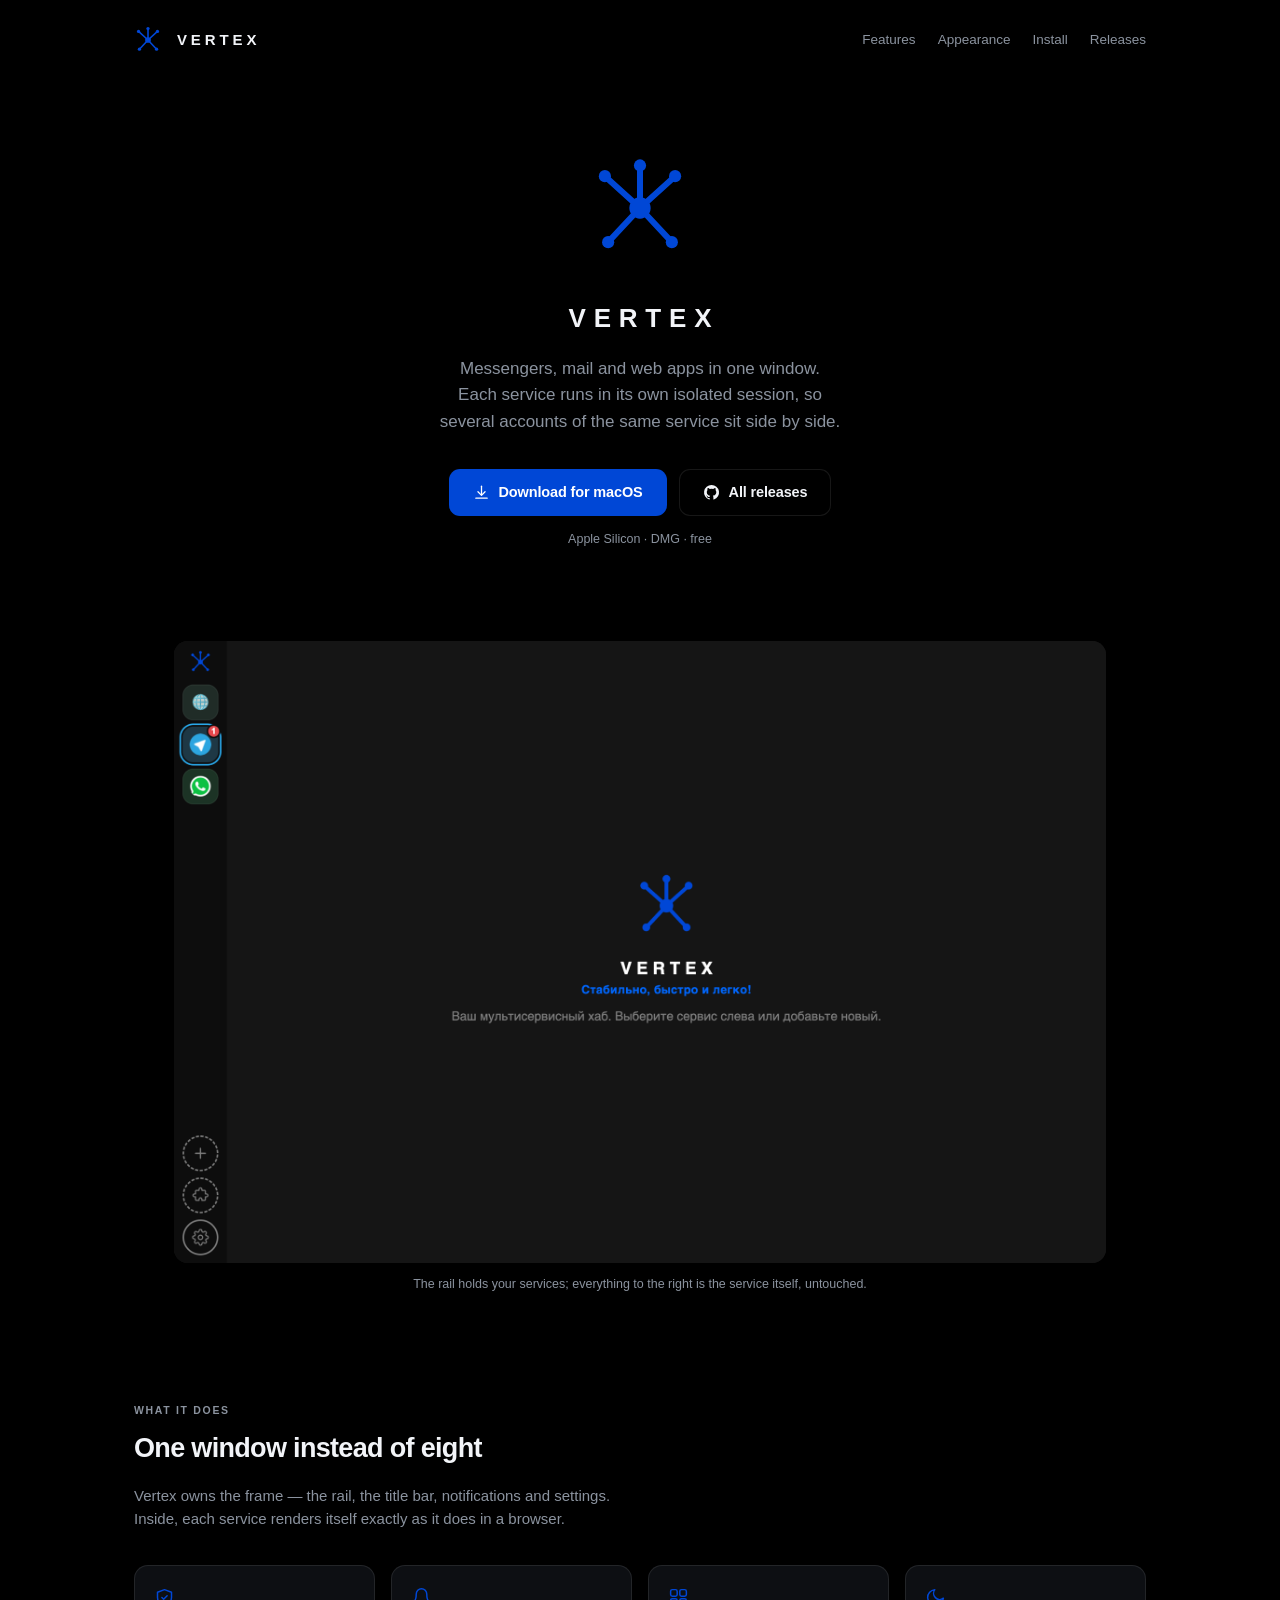
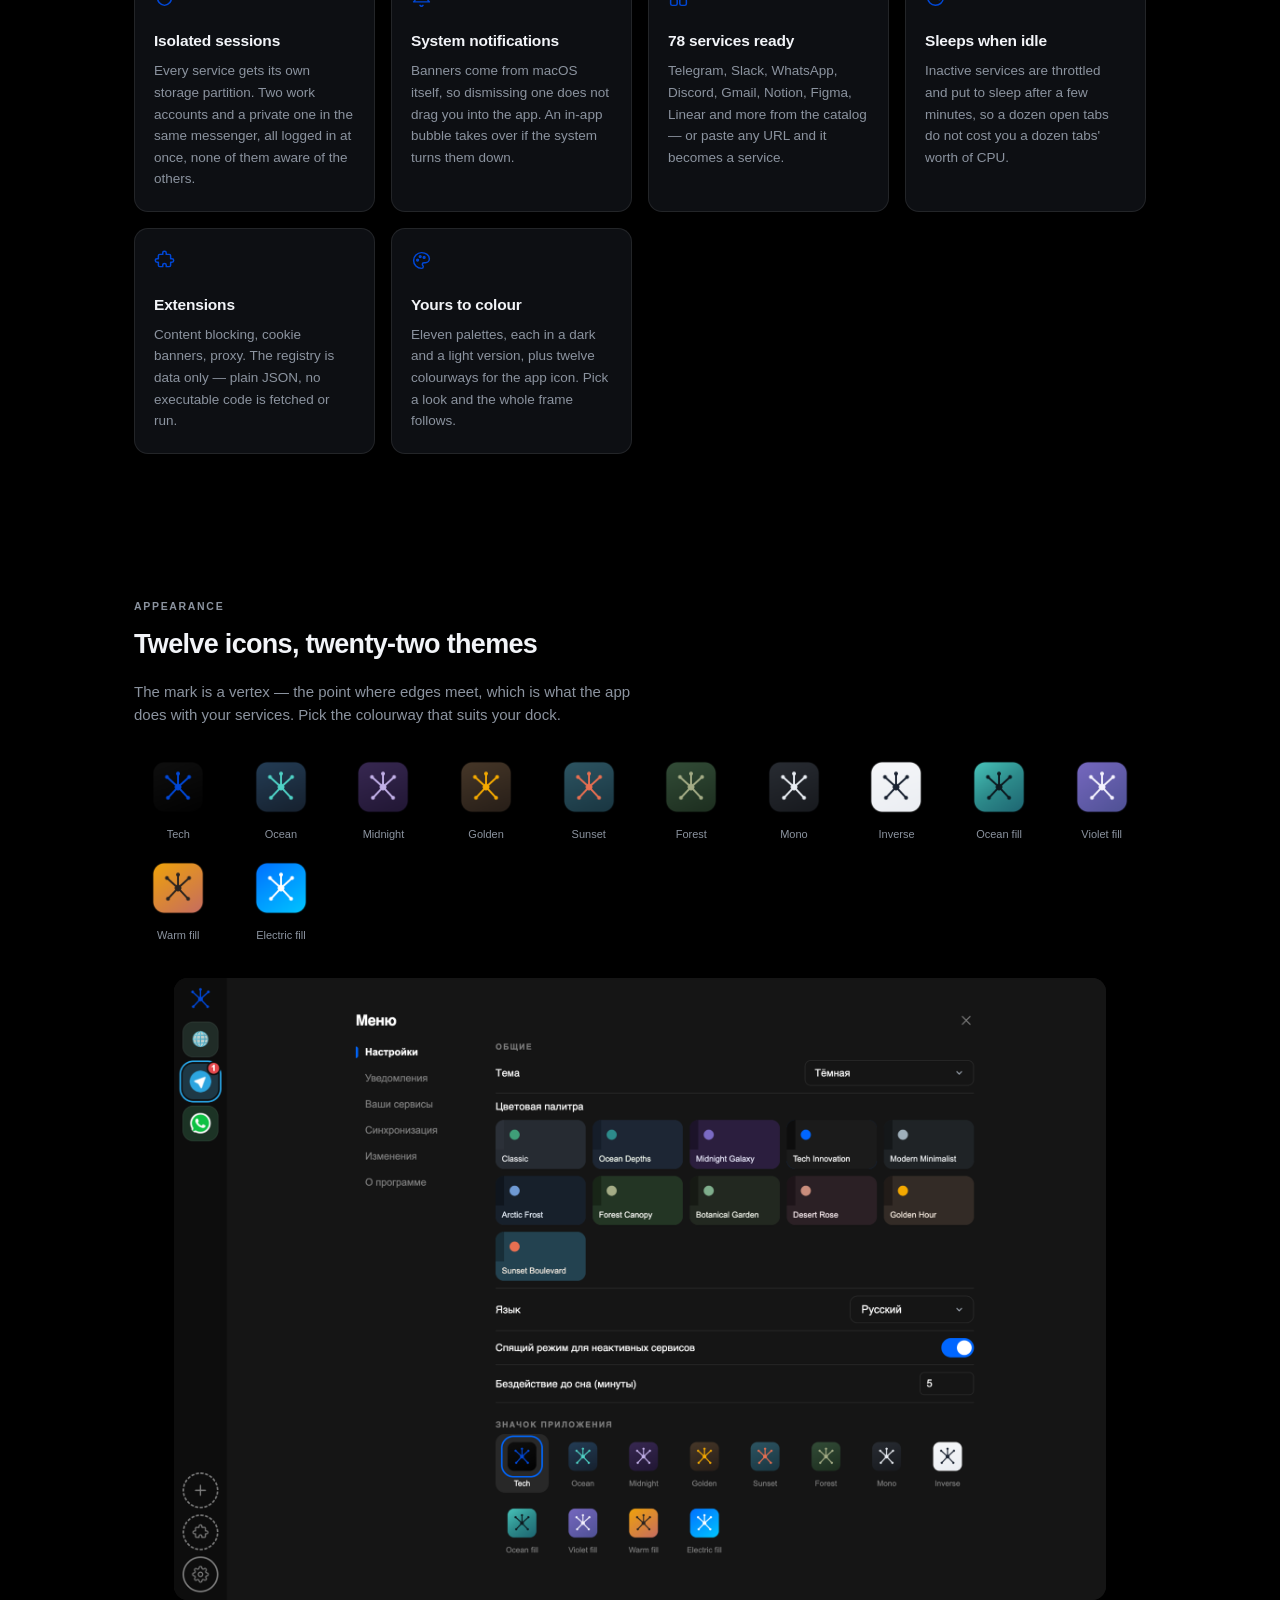
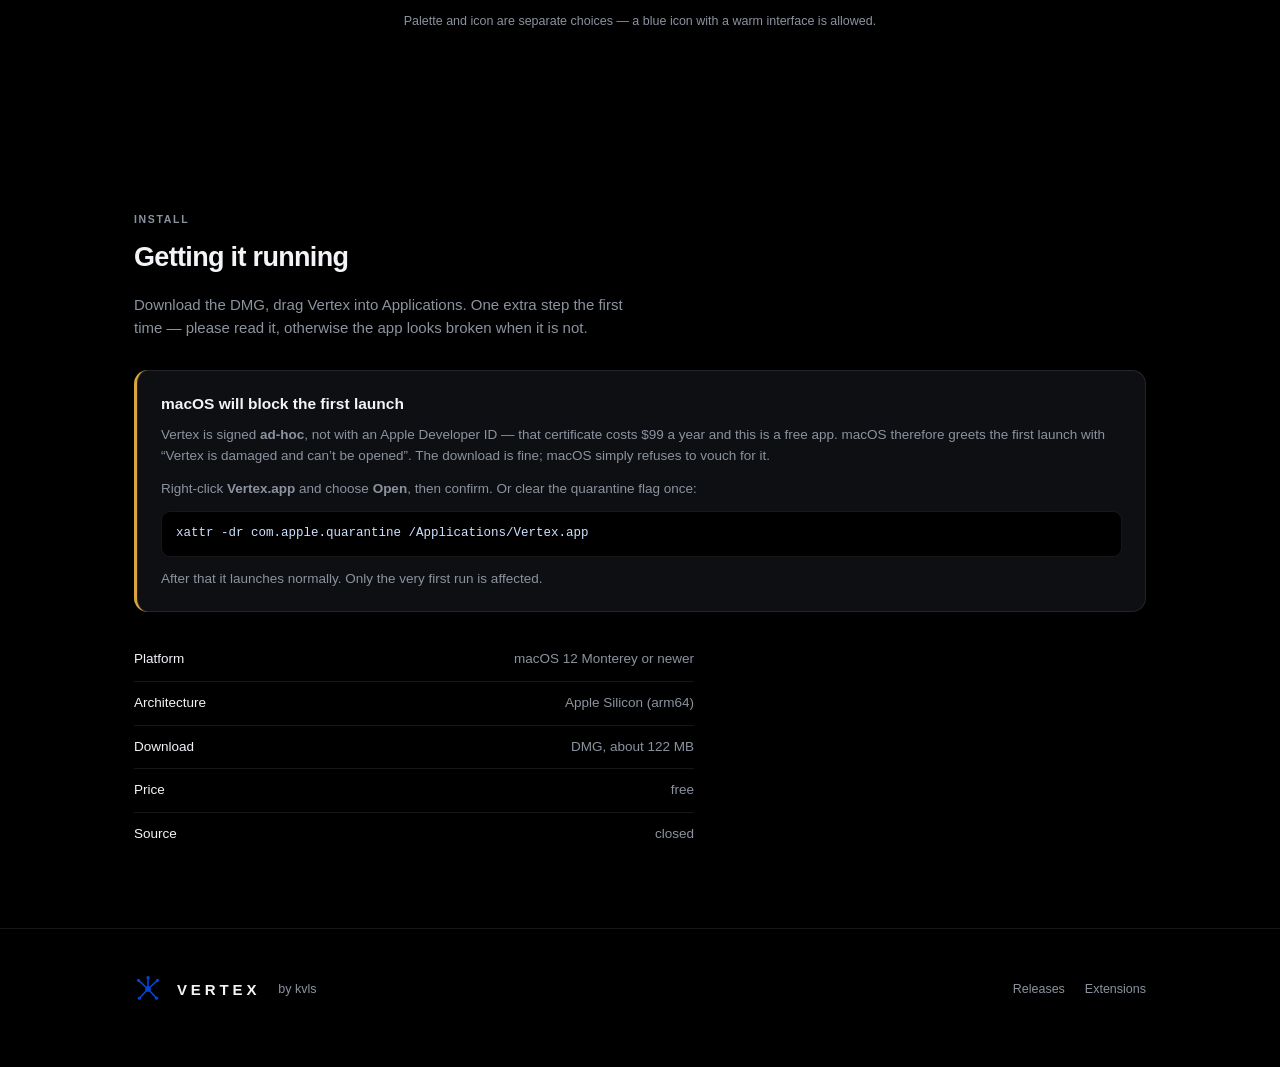
==== index.html @ 5df6c9ae "Landing page for Vertex - Download button points at the latest release in kvlsx/vertex-releases - Ve" ====
<!DOCTYPE html>
<html lang="en">
<head>
<meta charset="UTF-8">
<meta name="viewport" content="width=device-width, initial-scale=1">
<meta name="theme-color" content="#000000">
<title>Vertex — all your services in one window</title>
<meta name="description" content="Vertex is a desktop multi-service hub for macOS. Messengers, mail and web apps in one window, each service in its own isolated session.">
<meta property="og:title" content="Vertex — all your services in one window">
<meta property="og:description" content="Messengers, mail and web apps in one window. Each service in its own isolated session, so several accounts of the same service run side by side.">
<meta property="og:type" content="website">
<link rel="icon" type="image/png" href="assets/icon.png">
<style>
:root {
    color-scheme: dark;
    --bg: #000; --surface: #0d0f13; --line: rgba(255,255,255,.09);
    --fg: #f2f4f8; --muted: #8b939f; --blue: #0047d6; --blue-lift: #1a5cf0;
    --ui: -apple-system, BlinkMacSystemFont, "Segoe UI", Roboto, sans-serif;
}
* { box-sizing: border-box; }
body {
    margin: 0; background: var(--bg); color: var(--fg);
    font-family: var(--ui); -webkit-font-smoothing: antialiased; line-height: 1.55;
}
a { color: inherit; }
.wrap { max-width: 1060px; margin: 0 auto; padding: 0 24px; }

/* ---------- Kopfzeile ---------- */
header { padding: 26px 0; }
header .wrap { display: flex; align-items: center; gap: 12px; }
.brand { display: flex; align-items: center; gap: 11px; text-decoration: none; }
.brand svg { width: 28px; height: 28px; color: var(--blue); }
.brand span {
    font-size: 15px; font-weight: 600;
    text-transform: uppercase; letter-spacing: .26em; text-indent: .26em;
}
header nav { margin-left: auto; display: flex; gap: 22px; font-size: 13.5px; }
header nav a { color: var(--muted); text-decoration: none; transition: color .12s ease; }
header nav a:hover { color: var(--fg); }

/* ---------- Titelblock ---------- */
.hero { padding: 76px 0 64px; text-align: center; }
.hero .mark { width: 104px; height: 104px; color: var(--blue); }
.hero h1 {
    margin: 30px 0 0; font-size: 26px; font-weight: 600;
    text-transform: uppercase; letter-spacing: .3em; text-indent: .3em;
}
.hero .tag { margin: 18px auto 0; max-width: 46ch; font-size: 17px; color: var(--muted); text-wrap: balance; }
.cta { margin-top: 34px; display: flex; gap: 12px; justify-content: center; flex-wrap: wrap; }
.btn {
    display: inline-flex; align-items: center; gap: 9px;
    padding: 12px 24px; border-radius: 11px; text-decoration: none;
    font-size: 14.5px; font-weight: 600; letter-spacing: -.01em;
    transition: background-color .14s ease, transform .1s ease, border-color .14s ease;
}
.btn svg { width: 17px; height: 17px; }
.btn-primary { background: var(--blue); color: #fff; }
.btn-primary:hover { background: var(--blue-lift); transform: translateY(-1px); }
.btn-ghost { color: var(--fg); box-shadow: inset 0 0 0 1px var(--line); }
.btn-ghost:hover { box-shadow: inset 0 0 0 1px rgba(255,255,255,.22); transform: translateY(-1px); }
.meta { margin-top: 14px; font-size: 12.5px; color: var(--muted); font-variant-numeric: tabular-nums; }

/* ---------- Bild ---------- */
.shot { padding: 0 0 20px; }
.shot img {
    width: 100%; display: block; border-radius: 14px;
    box-shadow: 0 30px 80px rgba(0,0,0,.6), inset 0 0 0 1px var(--line);
}
.shot figcaption { margin-top: 12px; text-align: center; font-size: 12.5px; color: var(--muted); }

/* ---------- Abschnitte ---------- */
section { padding: 72px 0; }
.sec-label {
    font-size: 10.5px; font-weight: 700; letter-spacing: .16em;
    text-transform: uppercase; color: var(--muted); margin: 0 0 10px;
}
h2 { font-size: 27px; margin: 0 0 14px; letter-spacing: -.025em; text-wrap: balance; }
.lede { margin: 0; color: var(--muted); max-width: 62ch; font-size: 15px; }

.grid { display: grid; grid-template-columns: repeat(auto-fit, minmax(240px, 1fr)); gap: 16px; margin-top: 34px; }
.card {
    background: var(--surface); border-radius: 14px; padding: 22px 20px;
    box-shadow: inset 0 0 0 1px var(--line);
}
.card svg { width: 21px; height: 21px; color: var(--blue); }
.card h3 { margin: 14px 0 7px; font-size: 15.5px; letter-spacing: -.012em; }
.card p { margin: 0; font-size: 13.5px; color: var(--muted); line-height: 1.6; }

/* ---------- Farbfassungen ---------- */
.icons { display: grid; grid-template-columns: repeat(auto-fit, minmax(84px, 1fr)); gap: 14px; margin-top: 30px; }
.icons figure { margin: 0; text-align: center; }
.icons img { width: 62px; height: 62px; border-radius: 15px; display: block; margin: 0 auto; }
.icons figcaption { margin-top: 8px; font-size: 11px; color: var(--muted); }

/* ---------- Hinweis ---------- */
.note {
    margin-top: 30px; background: var(--surface); border-radius: 14px;
    padding: 22px 24px; box-shadow: inset 0 0 0 1px var(--line);
    border-left: 3px solid #d9a441;
}
.note h3 { margin: 0 0 9px; font-size: 15.5px; }
.note p { margin: 0 0 12px; font-size: 13.5px; color: var(--muted); }
.note p:last-child { margin-bottom: 0; }
code, pre {
    font-family: ui-monospace, "SF Mono", Menlo, monospace; font-size: 12.5px;
}
pre {
    background: #000; border-radius: 9px; padding: 13px 15px; overflow-x: auto;
    box-shadow: inset 0 0 0 1px var(--line); color: #cfe0ff; margin: 0 0 12px;
}

/* ---------- Anforderungen ---------- */
.specs { list-style: none; margin: 26px 0 0; padding: 0; max-width: 560px; }
.specs li {
    display: flex; justify-content: space-between; gap: 16px;
    padding: 11px 0; border-bottom: 1px solid var(--line); font-size: 13.5px;
}
.specs li:last-child { border-bottom: none; }
.specs span { color: var(--muted); }

footer { padding: 46px 0 64px; border-top: 1px solid var(--line); }
footer .wrap { display: flex; align-items: center; gap: 18px; flex-wrap: wrap; }
footer p { margin: 0; font-size: 12.5px; color: var(--muted); }
footer nav { margin-left: auto; display: flex; gap: 20px; font-size: 12.5px; }
footer nav a { color: var(--muted); text-decoration: none; }
footer nav a:hover { color: var(--fg); }

a:focus-visible, .btn:focus-visible { outline: 2px solid var(--blue-lift); outline-offset: 3px; border-radius: 6px; }
@media (prefers-reduced-motion: reduce) { * { transition-duration: .01ms !important; } }
</style>
</head>
<body>

<svg width="0" height="0" style="position:absolute" aria-hidden="true"><defs>
  <symbol id="mark" viewBox="0 0 64 64">
    <g fill="none" stroke="currentColor" stroke-width="3.7" stroke-linecap="round">
      <path d="M32 32 10.4 12.4"/><path d="M32 32l21.6-19.6"/><path d="M32 32 12.4 53"/>
      <path d="M32 32l19.6 21"/><path d="M32 32V5.8"/>
    </g>
    <g fill="currentColor">
      <circle cx="10.4" cy="12.4" r="3.74"/><circle cx="53.6" cy="12.4" r="3.74"/>
      <circle cx="12.4" cy="53" r="3.74"/><circle cx="51.6" cy="53" r="3.74"/>
      <circle cx="32" cy="5.8" r="3.74"/><circle cx="32" cy="32" r="6.56"/>
    </g>
  </symbol>
  <symbol id="i-download" viewBox="0 0 24 24"><g fill="none" stroke="currentColor" stroke-width="1.8" stroke-linecap="round" stroke-linejoin="round"><path d="M12 3v12"/><path d="m7 11 5 5 5-5"/><path d="M4 20h16"/></g></symbol>
  <symbol id="i-github" viewBox="0 0 24 24"><path fill="currentColor" d="M12 1.5a10.5 10.5 0 0 0-3.32 20.47c.53.1.72-.23.72-.5v-1.8c-2.92.64-3.54-1.4-3.54-1.4-.48-1.22-1.17-1.55-1.17-1.55-.96-.65.07-.64.07-.64 1.06.08 1.62 1.09 1.62 1.09.94 1.61 2.47 1.15 3.07.88.1-.68.37-1.15.67-1.41-2.33-.27-4.78-1.17-4.78-5.19 0-1.15.41-2.08 1.08-2.82-.11-.27-.47-1.34.1-2.79 0 0 .88-.28 2.89 1.08a10 10 0 0 1 5.26 0c2-1.36 2.88-1.08 2.88-1.08.58 1.45.22 2.52.11 2.79.68.74 1.08 1.67 1.08 2.82 0 4.03-2.46 4.92-4.8 5.18.38.33.72.97.72 1.96v2.9c0 .28.19.61.73.5A10.5 10.5 0 0 0 12 1.5z"/></symbol>
  <symbol id="i-shield" viewBox="0 0 24 24"><g fill="none" stroke="currentColor" stroke-width="1.7" stroke-linecap="round" stroke-linejoin="round"><path d="M12 3l8 3v6c0 5-3.4 8.2-8 9-4.6-.8-8-4-8-9V6z"/><path d="m9 12 2 2 4-4"/></g></symbol>
  <symbol id="i-bell" viewBox="0 0 24 24"><g fill="none" stroke="currentColor" stroke-width="1.7" stroke-linecap="round" stroke-linejoin="round"><path d="M18 8A6 6 0 0 0 6 8c0 7-3 9-3 9h18s-3-2-3-9"/><path d="M13.7 21a2 2 0 0 1-3.4 0"/></g></symbol>
  <symbol id="i-palette" viewBox="0 0 24 24"><g fill="none" stroke="currentColor" stroke-width="1.7" stroke-linecap="round" stroke-linejoin="round"><path d="M12 3a9 9 0 1 0 0 18c1.1 0 2-.9 2-2 0-.5-.2-1-.5-1.3-.3-.4-.5-.8-.5-1.2 0-1.1.9-2 2-2h1.5A4.5 4.5 0 0 0 21 10c0-3.9-4-7-9-7z"/><circle cx="7.5" cy="11.5" r="1"/><circle cx="10.5" cy="7.5" r="1"/><circle cx="15" cy="8.5" r="1"/></g></symbol>
  <symbol id="i-moon" viewBox="0 0 24 24"><path d="M21 12.8A9 9 0 1 1 11.2 3a7 7 0 0 0 9.8 9.8z" fill="none" stroke="currentColor" stroke-width="1.7" stroke-linecap="round" stroke-linejoin="round"/></symbol>
  <symbol id="i-grid" viewBox="0 0 24 24"><g fill="none" stroke="currentColor" stroke-width="1.7" stroke-linejoin="round"><rect x="3" y="3" width="7.5" height="7.5" rx="2"/><rect x="13.5" y="3" width="7.5" height="7.5" rx="2"/><rect x="3" y="13.5" width="7.5" height="7.5" rx="2"/><rect x="13.5" y="13.5" width="7.5" height="7.5" rx="2"/></g></symbol>
  <symbol id="i-puzzle" viewBox="0 0 24 24"><path d="M10 3.5a2 2 0 0 1 4 0V5h3.5A1.5 1.5 0 0 1 19 6.5V10h1.5a2 2 0 0 1 0 4H19v3.5a1.5 1.5 0 0 1-1.5 1.5H14v-1.5a2 2 0 1 0-4 0V19H6.5A1.5 1.5 0 0 1 5 17.5V14H3.5a2 2 0 0 1 0-4H5V6.5A1.5 1.5 0 0 1 6.5 5H10z" fill="none" stroke="currentColor" stroke-width="1.7" stroke-linejoin="round"/></symbol>
</defs></svg>

<header>
  <div class="wrap">
    <a class="brand" href="./"><svg><use href="#mark"/></svg><span>Vertex</span></a>
    <nav>
      <a href="#features">Features</a>
      <a href="#looks">Appearance</a>
      <a href="#install">Install</a>
      <a href="https://github.com/kvlsx/vertex-releases/releases">Releases</a>
    </nav>
  </div>
</header>

<div class="wrap">
  <div class="hero">
    <svg class="mark"><use href="#mark"/></svg>
    <h1>Vertex</h1>
    <p class="tag">Messengers, mail and web apps in one window. Each service runs in its own isolated session, so several accounts of the same service sit side by side.</p>
    <div class="cta">
      <a class="btn btn-primary" href="https://github.com/kvlsx/vertex-releases/releases/latest">
        <svg><use href="#i-download"/></svg> Download for macOS
      </a>
      <a class="btn btn-ghost" href="https://github.com/kvlsx/vertex-releases/releases">
        <svg><use href="#i-github"/></svg> All releases
      </a>
    </div>
    <p class="meta" id="meta">Apple Silicon · DMG · free</p>
  </div>

  <figure class="shot">
    <img src="assets/screenshot-home.png" alt="Vertex with the service rail on the left and the home screen in the middle">
    <figcaption>The rail holds your services; everything to the right is the service itself, untouched.</figcaption>
  </figure>
</div>

<section id="features">
  <div class="wrap">
    <p class="sec-label">What it does</p>
    <h2>One window instead of eight</h2>
    <p class="lede">Vertex owns the frame — the rail, the title bar, notifications and settings. Inside, each service renders itself exactly as it does in a browser.</p>

    <div class="grid">
      <div class="card">
        <svg><use href="#i-shield"/></svg>
        <h3>Isolated sessions</h3>
        <p>Every service gets its own storage partition. Two work accounts and a private one in the same messenger, all logged in at once, none of them aware of the others.</p>
      </div>
      <div class="card">
        <svg><use href="#i-bell"/></svg>
        <h3>System notifications</h3>
        <p>Banners come from macOS itself, so dismissing one does not drag you into the app. An in-app bubble takes over if the system turns them down.</p>
      </div>
      <div class="card">
        <svg><use href="#i-grid"/></svg>
        <h3>78 services ready</h3>
        <p>Telegram, Slack, WhatsApp, Discord, Gmail, Notion, Figma, Linear and more from the catalog — or paste any URL and it becomes a service.</p>
      </div>
      <div class="card">
        <svg><use href="#i-moon"/></svg>
        <h3>Sleeps when idle</h3>
        <p>Inactive services are throttled and put to sleep after a few minutes, so a dozen open tabs do not cost you a dozen tabs' worth of CPU.</p>
      </div>
      <div class="card">
        <svg><use href="#i-puzzle"/></svg>
        <h3>Extensions</h3>
        <p>Content blocking, cookie banners, proxy. The registry is data only — plain JSON, no executable code is fetched or run.</p>
      </div>
      <div class="card">
        <svg><use href="#i-palette"/></svg>
        <h3>Yours to colour</h3>
        <p>Eleven palettes, each in a dark and a light version, plus twelve colourways for the app icon. Pick a look and the whole frame follows.</p>
      </div>
    </div>
  </div>
</section>

<section id="looks">
  <div class="wrap">
    <p class="sec-label">Appearance</p>
    <h2>Twelve icons, twenty-two themes</h2>
    <p class="lede">The mark is a vertex — the point where edges meet, which is what the app does with your services. Pick the colourway that suits your dock.</p>

    <div class="icons">
      <figure><img src="assets/icons/tech.png" alt="Tech"><figcaption>Tech</figcaption></figure>
      <figure><img src="assets/icons/ocean.png" alt="Ocean"><figcaption>Ocean</figcaption></figure>
      <figure><img src="assets/icons/midnight.png" alt="Midnight"><figcaption>Midnight</figcaption></figure>
      <figure><img src="assets/icons/golden.png" alt="Golden"><figcaption>Golden</figcaption></figure>
      <figure><img src="assets/icons/sunset.png" alt="Sunset"><figcaption>Sunset</figcaption></figure>
      <figure><img src="assets/icons/forest.png" alt="Forest"><figcaption>Forest</figcaption></figure>
      <figure><img src="assets/icons/mono.png" alt="Mono"><figcaption>Mono</figcaption></figure>
      <figure><img src="assets/icons/inverse.png" alt="Inverse"><figcaption>Inverse</figcaption></figure>
      <figure><img src="assets/icons/ocean-fill.png" alt="Ocean fill"><figcaption>Ocean fill</figcaption></figure>
      <figure><img src="assets/icons/violet-fill.png" alt="Violet fill"><figcaption>Violet fill</figcaption></figure>
      <figure><img src="assets/icons/warm-fill.png" alt="Warm fill"><figcaption>Warm fill</figcaption></figure>
      <figure><img src="assets/icons/electric-fill.png" alt="Electric fill"><figcaption>Electric fill</figcaption></figure>
    </div>

    <figure class="shot" style="margin-top:34px">
      <img src="assets/screenshot-settings.png" alt="Vertex settings with the palette picker and the app icon colourways">
      <figcaption>Palette and icon are separate choices — a blue icon with a warm interface is allowed.</figcaption>
    </figure>
  </div>
</section>

<section id="install">
  <div class="wrap">
    <p class="sec-label">Install</p>
    <h2>Getting it running</h2>
    <p class="lede">Download the DMG, drag Vertex into Applications. One extra step the first time — please read it, otherwise the app looks broken when it is not.</p>

    <div class="note">
      <h3>macOS will block the first launch</h3>
      <p>Vertex is signed <strong>ad-hoc</strong>, not with an Apple Developer ID — that certificate costs $99 a year and this is a free app. macOS therefore greets the first launch with “Vertex is damaged and can’t be opened”. The download is fine; macOS simply refuses to vouch for it.</p>
      <p>Right-click <strong>Vertex.app</strong> and choose <strong>Open</strong>, then confirm. Or clear the quarantine flag once:</p>
      <pre>xattr -dr com.apple.quarantine /Applications/Vertex.app</pre>
      <p>After that it launches normally. Only the very first run is affected.</p>
    </div>

    <ul class="specs">
      <li>Platform <span>macOS 12 Monterey or newer</span></li>
      <li>Architecture <span>Apple Silicon (arm64)</span></li>
      <li>Download <span>DMG, about 122 MB</span></li>
      <li>Price <span>free</span></li>
      <li>Source <span>closed</span></li>
    </ul>
  </div>
</section>

<footer>
  <div class="wrap">
    <a class="brand" href="./"><svg><use href="#mark"/></svg><span>Vertex</span></a>
    <p>by kvls</p>
    <nav>
      <a href="https://github.com/kvlsx/vertex-releases/releases">Releases</a>
      <a href="https://github.com/kvlsx/vertex-extensions">Extensions</a>
    </nav>
  </div>
</footer>

<script>
// Version und Datum des neuesten Release nachtragen, damit die Seite nicht bei
// jeder Veroeffentlichung von Hand angefasst werden muss.
fetch('https://api.github.com/repos/kvlsx/vertex-releases/releases/latest')
    .then((r) => (r.ok ? r.json() : null))
    .then((rel) => {
        if (!rel || !rel.tag_name) { return; }
        const date = new Date(rel.published_at).toLocaleDateString('en-GB', {
            day: 'numeric', month: 'long', year: 'numeric'
        });
        document.getElementById('meta').textContent =
            `${rel.tag_name} · ${date} · Apple Silicon · DMG · free`;
    })
    .catch(() => {});
</script>
</body>
</html>
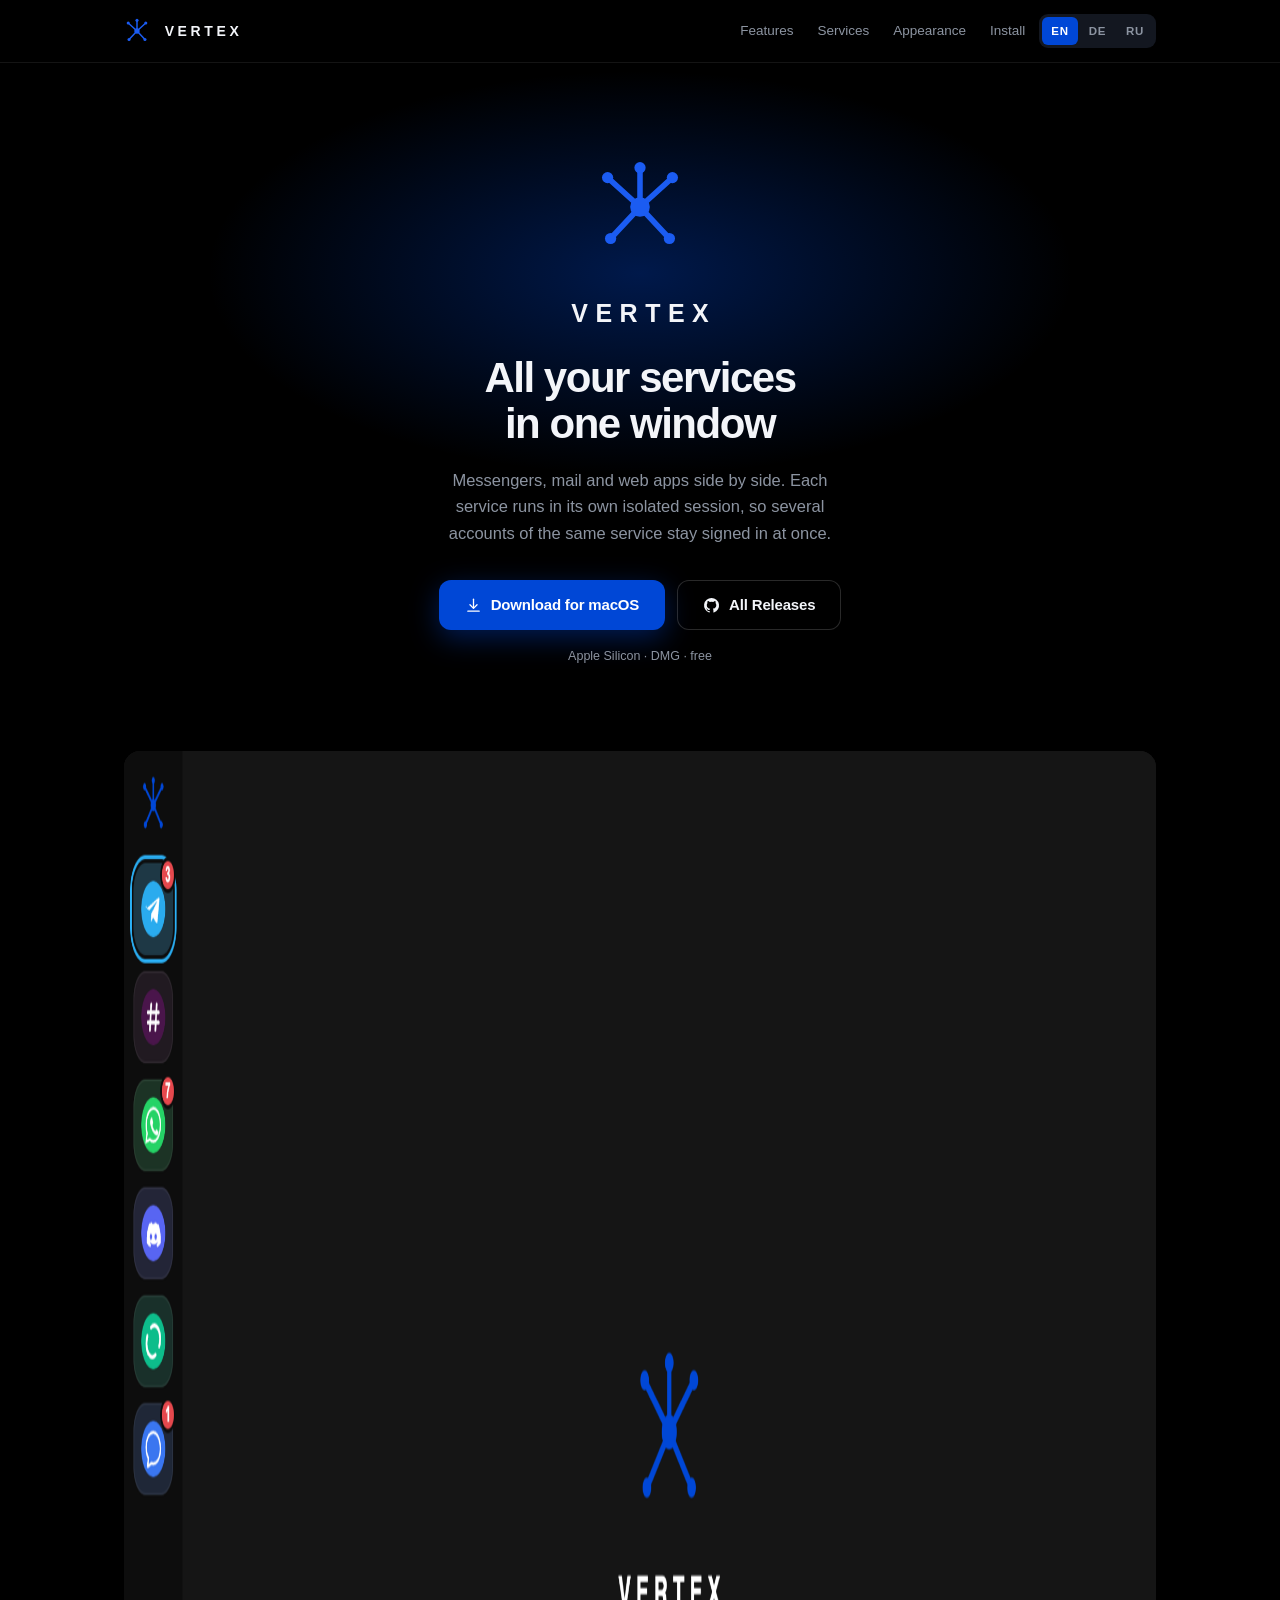
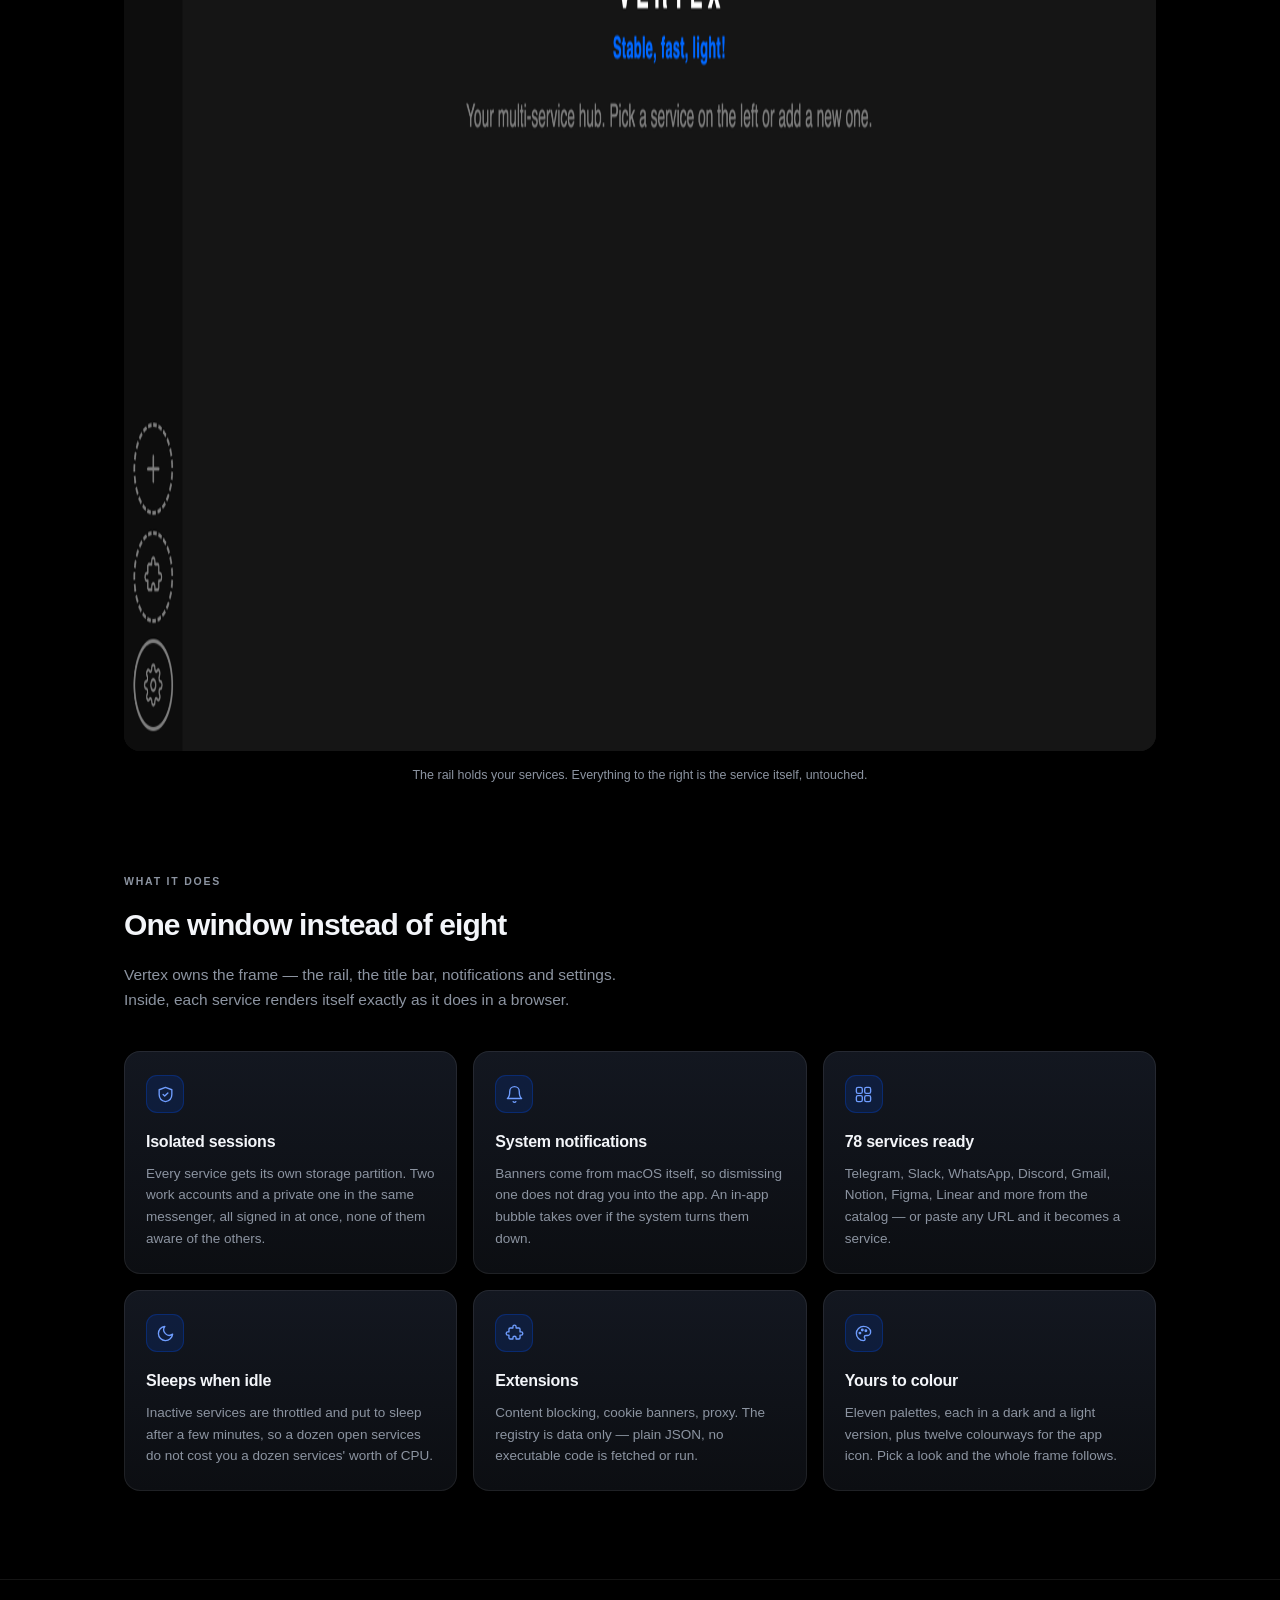
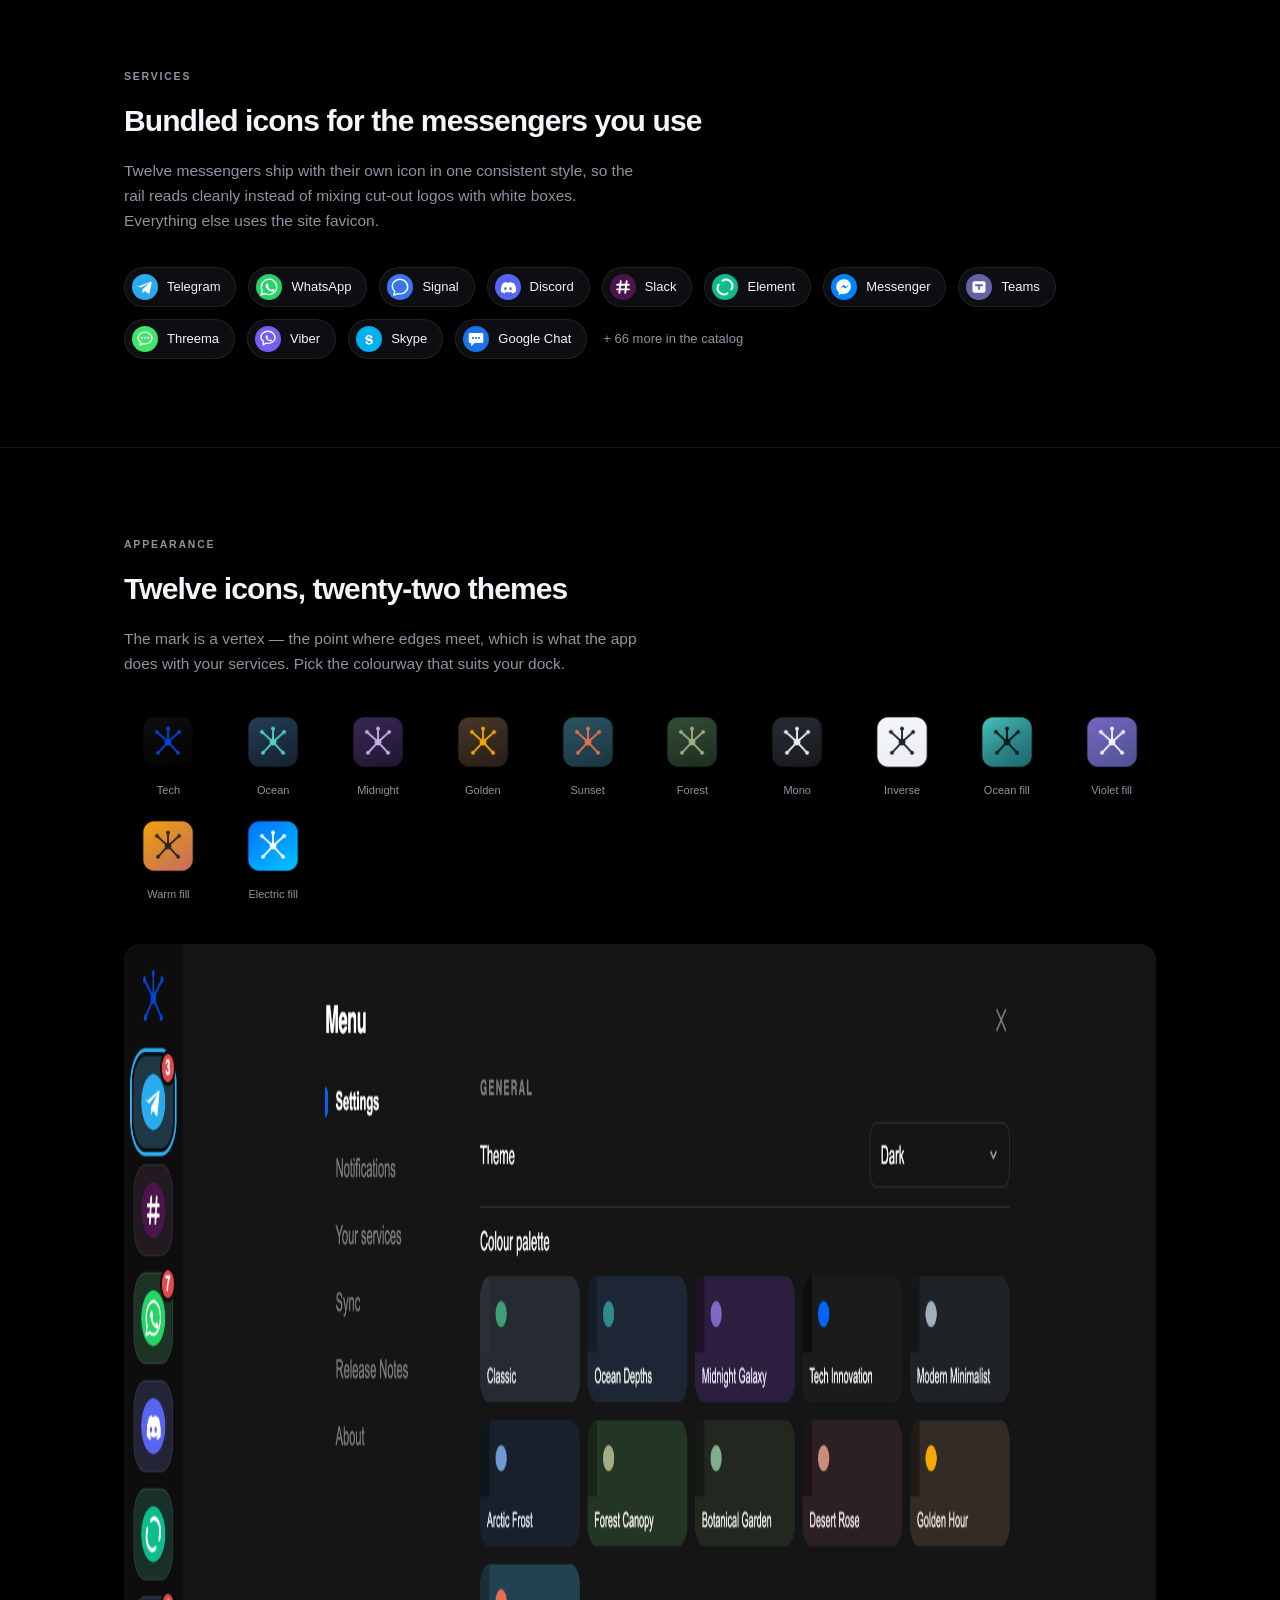
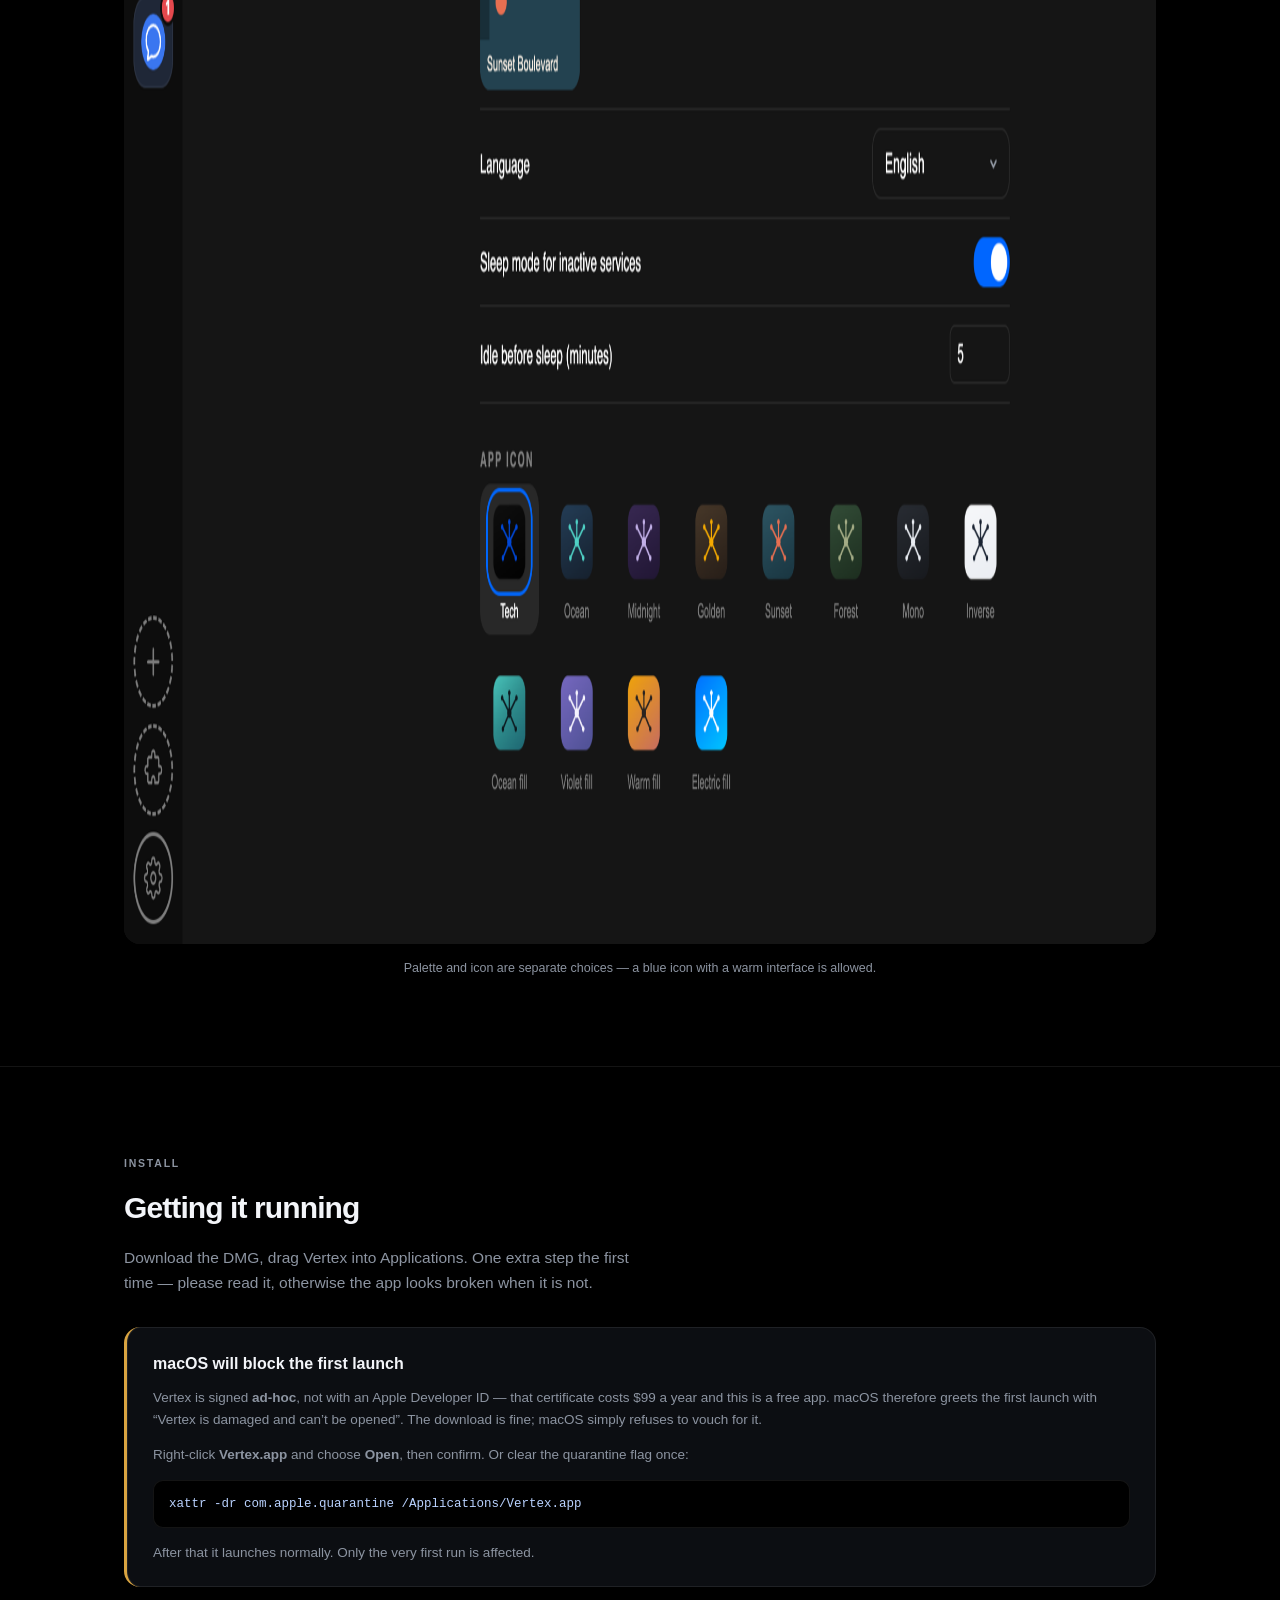
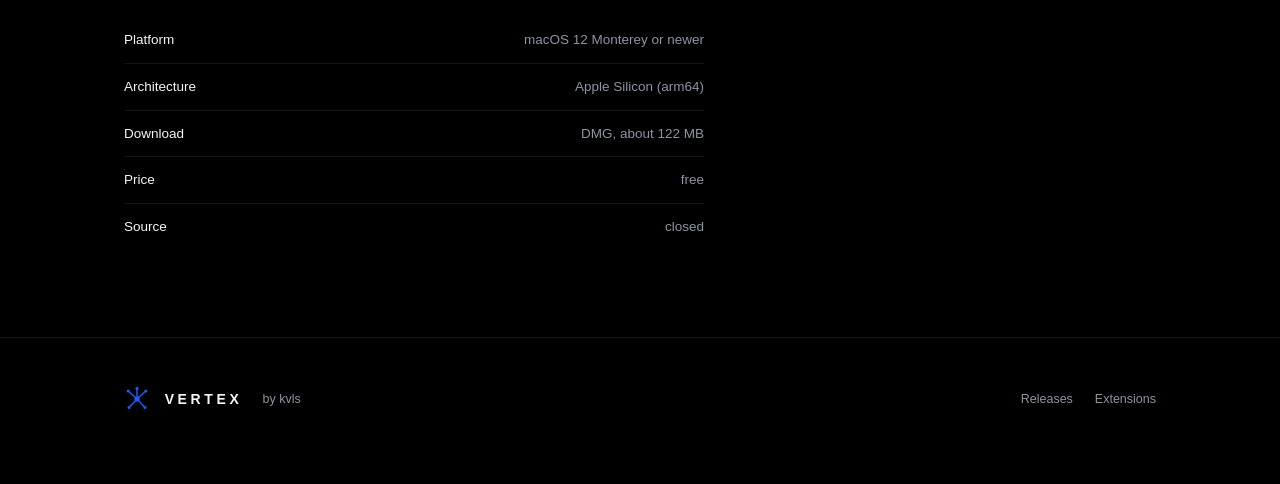
==== commit 0ef10a4c: "Redesign the page and add English, German and Russian - Language switcher in the header; the choice " ====
--- a/index.html
+++ b/index.html
@@ -4,129 +4,193 @@
 <meta charset="UTF-8">
 <meta name="viewport" content="width=device-width, initial-scale=1">
 <meta name="theme-color" content="#000000">
-<title>Vertex — all your services in one window</title>
+<title>Vertex — All Your Services in One Window</title>
 <meta name="description" content="Vertex is a desktop multi-service hub for macOS. Messengers, mail and web apps in one window, each service in its own isolated session.">
-<meta property="og:title" content="Vertex — all your services in one window">
+<meta property="og:title" content="Vertex — All Your Services in One Window">
 <meta property="og:description" content="Messengers, mail and web apps in one window. Each service in its own isolated session, so several accounts of the same service run side by side.">
 <meta property="og:type" content="website">
+<meta property="og:image" content="https://kvlsx.github.io/vertex-site/assets/icon.png">
 <link rel="icon" type="image/png" href="assets/icon.png">
 <style>
 :root {
     color-scheme: dark;
-    --bg: #000; --surface: #0d0f13; --line: rgba(255,255,255,.09);
-    --fg: #f2f4f8; --muted: #8b939f; --blue: #0047d6; --blue-lift: #1a5cf0;
-    --ui: -apple-system, BlinkMacSystemFont, "Segoe UI", Roboto, sans-serif;
+    --bg: #000;
+    --surface: #0c0e12;
+    --surface-2: #131720;
+    --line: rgba(255,255,255,.08);
+    --line-strong: rgba(255,255,255,.16);
+    --fg: #f3f5f9;
+    --muted: #8c94a1;
+    --blue: #0047d6;
+    --blue-lift: #1b5cf2;
+    --glow: rgba(0,71,214,.35);
+    --ui: -apple-system, BlinkMacSystemFont, "Segoe UI", Roboto, Helvetica, Arial, sans-serif;
+    --radius: 16px;
 }
 * { box-sizing: border-box; }
+html { scroll-behavior: smooth; }
 body {
     margin: 0; background: var(--bg); color: var(--fg);
-    font-family: var(--ui); -webkit-font-smoothing: antialiased; line-height: 1.55;
+    font-family: var(--ui); -webkit-font-smoothing: antialiased; line-height: 1.6;
+    overflow-x: hidden;
 }
 a { color: inherit; }
-.wrap { max-width: 1060px; margin: 0 auto; padding: 0 24px; }
+img { max-width: 100%; }
+.wrap { max-width: 1080px; margin: 0 auto; padding: 0 24px; }
+[hidden] { display: none !important; }
 
 /* ---------- Kopfzeile ---------- */
-header { padding: 26px 0; }
-header .wrap { display: flex; align-items: center; gap: 12px; }
-.brand { display: flex; align-items: center; gap: 11px; text-decoration: none; }
-.brand svg { width: 28px; height: 28px; color: var(--blue); }
-.brand span {
-    font-size: 15px; font-weight: 600;
-    text-transform: uppercase; letter-spacing: .26em; text-indent: .26em;
-}
-header nav { margin-left: auto; display: flex; gap: 22px; font-size: 13.5px; }
-header nav a { color: var(--muted); text-decoration: none; transition: color .12s ease; }
+header {
+    position: sticky; top: 0; z-index: 20;
+    background: rgba(0,0,0,.72);
+    backdrop-filter: saturate(1.6) blur(16px);
+    -webkit-backdrop-filter: saturate(1.6) blur(16px);
+    border-bottom: 1px solid var(--line);
+}
+header .wrap { display: flex; align-items: center; gap: 14px; height: 62px; }
+.brand { display: flex; align-items: center; gap: 11px; text-decoration: none; flex: none; }
+.brand svg { width: 26px; height: 26px; color: var(--blue-lift); }
+.brand span { font-size: 14px; font-weight: 600; text-transform: uppercase; letter-spacing: .26em; text-indent: .26em; }
+header nav { margin-left: auto; display: flex; gap: 24px; font-size: 13.5px; }
+header nav a { color: var(--muted); text-decoration: none; transition: color .14s ease; }
 header nav a:hover { color: var(--fg); }
 
+/* Sprachwahl */
+.lang { display: flex; gap: 2px; background: var(--surface-2); border-radius: 9px; padding: 3px; flex: none; }
+.lang button {
+    border: 0; background: transparent; color: var(--muted); cursor: pointer;
+    font: inherit; font-size: 11.5px; font-weight: 600; letter-spacing: .06em;
+    padding: 5px 9px; border-radius: 6px; text-transform: uppercase;
+    transition: background-color .14s ease, color .14s ease;
+}
+.lang button:hover { color: var(--fg); }
+.lang button[aria-pressed="true"] { background: var(--blue); color: #fff; }
+
 /* ---------- Titelblock ---------- */
-.hero { padding: 76px 0 64px; text-align: center; }
-.hero .mark { width: 104px; height: 104px; color: var(--blue); }
+.hero { padding: 96px 0 72px; text-align: center; position: relative; }
+.hero::before {
+    content: ""; position: absolute; left: 50%; top: 0;
+    width: 900px; height: 420px; transform: translateX(-50%);
+    background: radial-gradient(ellipse at center, var(--glow), transparent 68%);
+    pointer-events: none; z-index: -1;
+}
+.hero .mark { width: 96px; height: 96px; color: var(--blue-lift); }
 .hero h1 {
-    margin: 30px 0 0; font-size: 26px; font-weight: 600;
+    margin: 30px 0 0; font-size: 25px; font-weight: 600;
     text-transform: uppercase; letter-spacing: .3em; text-indent: .3em;
 }
-.hero .tag { margin: 18px auto 0; max-width: 46ch; font-size: 17px; color: var(--muted); text-wrap: balance; }
+.hero .claim {
+    margin: 22px auto 0; max-width: 20ch; font-size: 42px; font-weight: 700;
+    letter-spacing: -.035em; line-height: 1.1; text-wrap: balance;
+}
+.hero .tag { margin: 20px auto 0; max-width: 52ch; font-size: 16.5px; color: var(--muted); text-wrap: balance; }
 .cta { margin-top: 34px; display: flex; gap: 12px; justify-content: center; flex-wrap: wrap; }
 .btn {
     display: inline-flex; align-items: center; gap: 9px;
-    padding: 12px 24px; border-radius: 11px; text-decoration: none;
-    font-size: 14.5px; font-weight: 600; letter-spacing: -.01em;
-    transition: background-color .14s ease, transform .1s ease, border-color .14s ease;
-}
-.btn svg { width: 17px; height: 17px; }
-.btn-primary { background: var(--blue); color: #fff; }
+    padding: 13px 26px; border-radius: 12px; text-decoration: none;
+    font-size: 15px; font-weight: 600; letter-spacing: -.012em;
+    transition: background-color .16s ease, transform .12s ease, box-shadow .16s ease;
+}
+.btn svg { width: 17px; height: 17px; flex: none; }
+.btn-primary { background: var(--blue); color: #fff; box-shadow: 0 8px 28px rgba(0,71,214,.4); }
 .btn-primary:hover { background: var(--blue-lift); transform: translateY(-1px); }
-.btn-ghost { color: var(--fg); box-shadow: inset 0 0 0 1px var(--line); }
-.btn-ghost:hover { box-shadow: inset 0 0 0 1px rgba(255,255,255,.22); transform: translateY(-1px); }
-.meta { margin-top: 14px; font-size: 12.5px; color: var(--muted); font-variant-numeric: tabular-nums; }
-
-/* ---------- Bild ---------- */
-.shot { padding: 0 0 20px; }
-.shot img {
-    width: 100%; display: block; border-radius: 14px;
-    box-shadow: 0 30px 80px rgba(0,0,0,.6), inset 0 0 0 1px var(--line);
-}
-.shot figcaption { margin-top: 12px; text-align: center; font-size: 12.5px; color: var(--muted); }
+.btn-ghost { color: var(--fg); box-shadow: inset 0 0 0 1px var(--line-strong); }
+.btn-ghost:hover { box-shadow: inset 0 0 0 1px rgba(255,255,255,.3); transform: translateY(-1px); }
+.meta { margin-top: 16px; font-size: 12.5px; color: var(--muted); font-variant-numeric: tabular-nums; }
+
+/* ---------- Bilder ---------- */
+figure.shot { margin: 0; }
+figure.shot img {
+    width: 100%; display: block; border-radius: var(--radius);
+    box-shadow: 0 40px 90px rgba(0,0,0,.7), inset 0 0 0 1px var(--line);
+}
+figure.shot figcaption { margin-top: 14px; text-align: center; font-size: 12.5px; color: var(--muted); }
 
 /* ---------- Abschnitte ---------- */
-section { padding: 72px 0; }
-.sec-label {
-    font-size: 10.5px; font-weight: 700; letter-spacing: .16em;
-    text-transform: uppercase; color: var(--muted); margin: 0 0 10px;
-}
-h2 { font-size: 27px; margin: 0 0 14px; letter-spacing: -.025em; text-wrap: balance; }
-.lede { margin: 0; color: var(--muted); max-width: 62ch; font-size: 15px; }
-
-.grid { display: grid; grid-template-columns: repeat(auto-fit, minmax(240px, 1fr)); gap: 16px; margin-top: 34px; }
+section { padding: 88px 0; border-top: 1px solid var(--line); }
+section:first-of-type { border-top: 0; }
+.sec-label { font-size: 10.5px; font-weight: 700; letter-spacing: .17em; text-transform: uppercase; color: var(--muted); margin: 0 0 12px; }
+h2 { font-size: 30px; margin: 0 0 14px; letter-spacing: -.03em; text-wrap: balance; }
+.lede { margin: 0; color: var(--muted); max-width: 60ch; font-size: 15.5px; }
+
+.grid { display: grid; grid-template-columns: repeat(auto-fit, minmax(250px, 1fr)); gap: 16px; margin-top: 38px; }
 .card {
-    background: var(--surface); border-radius: 14px; padding: 22px 20px;
+    background: linear-gradient(180deg, var(--surface-2), var(--surface));
+    border-radius: var(--radius); padding: 24px 22px;
     box-shadow: inset 0 0 0 1px var(--line);
-}
-.card svg { width: 21px; height: 21px; color: var(--blue); }
-.card h3 { margin: 14px 0 7px; font-size: 15.5px; letter-spacing: -.012em; }
-.card p { margin: 0; font-size: 13.5px; color: var(--muted); line-height: 1.6; }
+    transition: box-shadow .18s ease, transform .18s ease;
+}
+.card:hover { box-shadow: inset 0 0 0 1px var(--line-strong); transform: translateY(-2px); }
+.card .ico {
+    width: 38px; height: 38px; border-radius: 11px; display: grid; place-items: center;
+    background: rgba(0,71,214,.16); box-shadow: inset 0 0 0 1px rgba(0,71,214,.34);
+}
+.card .ico svg { width: 19px; height: 19px; color: #6f9dff; }
+.card h3 { margin: 16px 0 8px; font-size: 16px; letter-spacing: -.015em; }
+.card p { margin: 0; font-size: 13.5px; color: var(--muted); line-height: 1.62; }
+
+/* ---------- Dienste ---------- */
+.svcs { display: flex; flex-wrap: wrap; gap: 12px; margin-top: 34px; }
+.svcs figure {
+    margin: 0; display: flex; align-items: center; gap: 9px;
+    background: var(--surface); border-radius: 100px; padding: 7px 16px 7px 8px;
+    box-shadow: inset 0 0 0 1px var(--line);
+}
+.svcs img { width: 26px; height: 26px; display: block; }
+.svcs figcaption { font-size: 13px; }
+.svcs .more { color: var(--muted); font-size: 13px; align-self: center; padding: 7px 4px; }
 
 /* ---------- Farbfassungen ---------- */
-.icons { display: grid; grid-template-columns: repeat(auto-fit, minmax(84px, 1fr)); gap: 14px; margin-top: 30px; }
+.icons { display: grid; grid-template-columns: repeat(auto-fit, minmax(86px, 1fr)); gap: 16px; margin-top: 34px; }
 .icons figure { margin: 0; text-align: center; }
 .icons img { width: 62px; height: 62px; border-radius: 15px; display: block; margin: 0 auto; }
-.icons figcaption { margin-top: 8px; font-size: 11px; color: var(--muted); }
+.icons figcaption { margin-top: 9px; font-size: 11px; color: var(--muted); }
 
 /* ---------- Hinweis ---------- */
 .note {
-    margin-top: 30px; background: var(--surface); border-radius: 14px;
-    padding: 22px 24px; box-shadow: inset 0 0 0 1px var(--line);
+    margin-top: 32px; background: var(--surface); border-radius: var(--radius);
+    padding: 24px 26px; box-shadow: inset 0 0 0 1px var(--line);
     border-left: 3px solid #d9a441;
 }
-.note h3 { margin: 0 0 9px; font-size: 15.5px; }
-.note p { margin: 0 0 12px; font-size: 13.5px; color: var(--muted); }
+.note h3 { margin: 0 0 10px; font-size: 16px; }
+.note p { margin: 0 0 14px; font-size: 13.5px; color: var(--muted); }
 .note p:last-child { margin-bottom: 0; }
-code, pre {
+code { font-family: ui-monospace, "SF Mono", Menlo, monospace; font-size: 12.5px; }
+pre {
+    background: #000; border-radius: 10px; padding: 14px 16px; overflow-x: auto;
+    box-shadow: inset 0 0 0 1px var(--line); color: #b9d2ff; margin: 0 0 14px;
     font-family: ui-monospace, "SF Mono", Menlo, monospace; font-size: 12.5px;
 }
-pre {
-    background: #000; border-radius: 9px; padding: 13px 15px; overflow-x: auto;
-    box-shadow: inset 0 0 0 1px var(--line); color: #cfe0ff; margin: 0 0 12px;
-}
 
 /* ---------- Anforderungen ---------- */
-.specs { list-style: none; margin: 26px 0 0; padding: 0; max-width: 560px; }
+.specs { list-style: none; margin: 30px 0 0; padding: 0; max-width: 580px; }
 .specs li {
-    display: flex; justify-content: space-between; gap: 16px;
-    padding: 11px 0; border-bottom: 1px solid var(--line); font-size: 13.5px;
+    display: flex; justify-content: space-between; gap: 18px;
+    padding: 12px 0; border-bottom: 1px solid var(--line); font-size: 13.5px;
 }
 .specs li:last-child { border-bottom: none; }
-.specs span { color: var(--muted); }
-
-footer { padding: 46px 0 64px; border-top: 1px solid var(--line); }
-footer .wrap { display: flex; align-items: center; gap: 18px; flex-wrap: wrap; }
+.specs span { color: var(--muted); text-align: right; }
+
+footer { padding: 48px 0 72px; border-top: 1px solid var(--line); }
+footer .wrap { display: flex; align-items: center; gap: 20px; flex-wrap: wrap; }
 footer p { margin: 0; font-size: 12.5px; color: var(--muted); }
-footer nav { margin-left: auto; display: flex; gap: 20px; font-size: 12.5px; }
+footer nav { margin-left: auto; display: flex; gap: 22px; font-size: 12.5px; }
 footer nav a { color: var(--muted); text-decoration: none; }
 footer nav a:hover { color: var(--fg); }
 
-a:focus-visible, .btn:focus-visible { outline: 2px solid var(--blue-lift); outline-offset: 3px; border-radius: 6px; }
-@media (prefers-reduced-motion: reduce) { * { transition-duration: .01ms !important; } }
+a:focus-visible, .btn:focus-visible, .lang button:focus-visible {
+    outline: 2px solid var(--blue-lift); outline-offset: 3px; border-radius: 6px;
+}
+@media (max-width: 620px) {
+    .hero { padding: 64px 0 52px; }
+    .hero .claim { font-size: 31px; }
+    h2 { font-size: 24px; }
+    header nav { display: none; }
+}
+@media (prefers-reduced-motion: reduce) {
+    html { scroll-behavior: auto; }
+    * { transition-duration: .01ms !important; }
+}
 </style>
 </head>
 <body>
@@ -155,154 +219,344 @@
 
 <header>
   <div class="wrap">
-    <a class="brand" href="./"><svg><use href="#mark"/></svg><span>Vertex</span></a>
+    <a class="brand" href="#top"><svg aria-hidden="true"><use href="#mark"/></svg><span>Vertex</span></a>
     <nav>
-      <a href="#features">Features</a>
-      <a href="#looks">Appearance</a>
-      <a href="#install">Install</a>
-      <a href="https://github.com/kvlsx/vertex-releases/releases">Releases</a>
+      <a href="#features" data-t="nav.features">Features</a>
+      <a href="#services" data-t="nav.services">Services</a>
+      <a href="#looks" data-t="nav.looks">Appearance</a>
+      <a href="#install" data-t="nav.install">Install</a>
     </nav>
+    <div class="lang" role="group" aria-label="Language">
+      <button type="button" data-lang="en" aria-pressed="true">EN</button>
+      <button type="button" data-lang="de" aria-pressed="false">DE</button>
+      <button type="button" data-lang="ru" aria-pressed="false">RU</button>
+    </div>
   </div>
 </header>
+
+<main id="top">
 
 <div class="wrap">
   <div class="hero">
-    <svg class="mark"><use href="#mark"/></svg>
+    <svg class="mark" aria-hidden="true"><use href="#mark"/></svg>
     <h1>Vertex</h1>
-    <p class="tag">Messengers, mail and web apps in one window. Each service runs in its own isolated session, so several accounts of the same service sit side by side.</p>
+    <p class="claim" data-t="hero.claim">All your services in one window</p>
+    <p class="tag" data-t="hero.tag">Messengers, mail and web apps side by side. Each service runs in its own isolated session, so several accounts of the same service stay signed in at once.</p>
     <div class="cta">
       <a class="btn btn-primary" href="https://github.com/kvlsx/vertex-releases/releases/latest">
-        <svg><use href="#i-download"/></svg> Download for macOS
+        <svg aria-hidden="true"><use href="#i-download"/></svg>
+        <span data-t="cta.download">Download for macOS</span>
       </a>
       <a class="btn btn-ghost" href="https://github.com/kvlsx/vertex-releases/releases">
-        <svg><use href="#i-github"/></svg> All releases
+        <svg aria-hidden="true"><use href="#i-github"/></svg>
+        <span data-t="cta.all">All Releases</span>
       </a>
     </div>
-    <p class="meta" id="meta">Apple Silicon · DMG · free</p>
+    <p class="meta" id="meta" data-t="meta.fallback">Apple&nbsp;Silicon · DMG · free</p>
   </div>
 
   <figure class="shot">
-    <img src="assets/screenshot-home.png" alt="Vertex with the service rail on the left and the home screen in the middle">
-    <figcaption>The rail holds your services; everything to the right is the service itself, untouched.</figcaption>
+    <img src="assets/shot-home-en.png" width="2400" height="1600" alt="Vertex with the service rail on the left and the home screen in the middle" fetchpriority="high">
+    <figcaption data-t="shot.home">The rail holds your services. Everything to the right is the service itself, untouched.</figcaption>
   </figure>
 </div>
 
 <section id="features">
   <div class="wrap">
-    <p class="sec-label">What it does</p>
-    <h2>One window instead of eight</h2>
-    <p class="lede">Vertex owns the frame — the rail, the title bar, notifications and settings. Inside, each service renders itself exactly as it does in a browser.</p>
+    <p class="sec-label" data-t="feat.label">What It Does</p>
+    <h2 data-t="feat.title">One window instead of eight</h2>
+    <p class="lede" data-t="feat.lede">Vertex owns the frame — the rail, the title bar, notifications and settings. Inside, each service renders itself exactly as it does in a browser.</p>
 
     <div class="grid">
       <div class="card">
-        <svg><use href="#i-shield"/></svg>
-        <h3>Isolated sessions</h3>
-        <p>Every service gets its own storage partition. Two work accounts and a private one in the same messenger, all logged in at once, none of them aware of the others.</p>
+        <span class="ico"><svg aria-hidden="true"><use href="#i-shield"/></svg></span>
+        <h3 data-t="f1.h">Isolated sessions</h3>
+        <p data-t="f1.p">Every service gets its own storage partition. Two work accounts and a private one in the same messenger, all signed in at once, none of them aware of the others.</p>
       </div>
       <div class="card">
-        <svg><use href="#i-bell"/></svg>
-        <h3>System notifications</h3>
-        <p>Banners come from macOS itself, so dismissing one does not drag you into the app. An in-app bubble takes over if the system turns them down.</p>
+        <span class="ico"><svg aria-hidden="true"><use href="#i-bell"/></svg></span>
+        <h3 data-t="f2.h">System notifications</h3>
+        <p data-t="f2.p">Banners come from macOS itself, so dismissing one does not drag you into the app. An in-app bubble takes over if the system turns them down.</p>
       </div>
       <div class="card">
-        <svg><use href="#i-grid"/></svg>
-        <h3>78 services ready</h3>
-        <p>Telegram, Slack, WhatsApp, Discord, Gmail, Notion, Figma, Linear and more from the catalog — or paste any URL and it becomes a service.</p>
+        <span class="ico"><svg aria-hidden="true"><use href="#i-grid"/></svg></span>
+        <h3 data-t="f3.h">78 services ready</h3>
+        <p data-t="f3.p">Telegram, Slack, WhatsApp, Discord, Gmail, Notion, Figma, Linear and more from the catalog — or paste any URL and it becomes a service.</p>
       </div>
       <div class="card">
-        <svg><use href="#i-moon"/></svg>
-        <h3>Sleeps when idle</h3>
-        <p>Inactive services are throttled and put to sleep after a few minutes, so a dozen open tabs do not cost you a dozen tabs' worth of CPU.</p>
+        <span class="ico"><svg aria-hidden="true"><use href="#i-moon"/></svg></span>
+        <h3 data-t="f4.h">Sleeps when idle</h3>
+        <p data-t="f4.p">Inactive services are throttled and put to sleep after a few minutes, so a dozen open services do not cost you a dozen services' worth of CPU.</p>
       </div>
       <div class="card">
-        <svg><use href="#i-puzzle"/></svg>
-        <h3>Extensions</h3>
-        <p>Content blocking, cookie banners, proxy. The registry is data only — plain JSON, no executable code is fetched or run.</p>
+        <span class="ico"><svg aria-hidden="true"><use href="#i-puzzle"/></svg></span>
+        <h3 data-t="f5.h">Extensions</h3>
+        <p data-t="f5.p">Content blocking, cookie banners, proxy. The registry is data only — plain JSON, no executable code is fetched or run.</p>
       </div>
       <div class="card">
-        <svg><use href="#i-palette"/></svg>
-        <h3>Yours to colour</h3>
-        <p>Eleven palettes, each in a dark and a light version, plus twelve colourways for the app icon. Pick a look and the whole frame follows.</p>
+        <span class="ico"><svg aria-hidden="true"><use href="#i-palette"/></svg></span>
+        <h3 data-t="f6.h">Yours to colour</h3>
+        <p data-t="f6.p">Eleven palettes, each in a dark and a light version, plus twelve colourways for the app icon. Pick a look and the whole frame follows.</p>
       </div>
     </div>
   </div>
 </section>
 
+<section id="services">
+  <div class="wrap">
+    <p class="sec-label" data-t="svc.label">Services</p>
+    <h2 data-t="svc.title">Bundled icons for the messengers you use</h2>
+    <p class="lede" data-t="svc.lede">Twelve messengers ship with their own icon in one consistent style, so the rail reads cleanly instead of mixing cut-out logos with white boxes. Everything else uses the site favicon.</p>
+
+    <div class="svcs">
+      <figure><img src="assets/svc/telegram.svg" width="26" height="26" alt=""><figcaption>Telegram</figcaption></figure>
+      <figure><img src="assets/svc/whatsapp.svg" width="26" height="26" alt=""><figcaption>WhatsApp</figcaption></figure>
+      <figure><img src="assets/svc/signal.svg" width="26" height="26" alt=""><figcaption>Signal</figcaption></figure>
+      <figure><img src="assets/svc/discord.svg" width="26" height="26" alt=""><figcaption>Discord</figcaption></figure>
+      <figure><img src="assets/svc/slack.svg" width="26" height="26" alt=""><figcaption>Slack</figcaption></figure>
+      <figure><img src="assets/svc/element.svg" width="26" height="26" alt=""><figcaption>Element</figcaption></figure>
+      <figure><img src="assets/svc/messenger.svg" width="26" height="26" alt=""><figcaption>Messenger</figcaption></figure>
+      <figure><img src="assets/svc/teams.svg" width="26" height="26" alt=""><figcaption>Teams</figcaption></figure>
+      <figure><img src="assets/svc/threema.svg" width="26" height="26" alt=""><figcaption>Threema</figcaption></figure>
+      <figure><img src="assets/svc/viber.svg" width="26" height="26" alt=""><figcaption>Viber</figcaption></figure>
+      <figure><img src="assets/svc/skype.svg" width="26" height="26" alt=""><figcaption>Skype</figcaption></figure>
+      <figure><img src="assets/svc/googlechat.svg" width="26" height="26" alt=""><figcaption>Google Chat</figcaption></figure>
+      <span class="more" data-t="svc.more">+ 66 more in the catalog</span>
+    </div>
+  </div>
+</section>
+
 <section id="looks">
   <div class="wrap">
-    <p class="sec-label">Appearance</p>
-    <h2>Twelve icons, twenty-two themes</h2>
-    <p class="lede">The mark is a vertex — the point where edges meet, which is what the app does with your services. Pick the colourway that suits your dock.</p>
+    <p class="sec-label" data-t="look.label">Appearance</p>
+    <h2 data-t="look.title">Twelve icons, twenty-two themes</h2>
+    <p class="lede" data-t="look.lede">The mark is a vertex — the point where edges meet, which is what the app does with your services. Pick the colourway that suits your dock.</p>
 
     <div class="icons">
-      <figure><img src="assets/icons/tech.png" alt="Tech"><figcaption>Tech</figcaption></figure>
-      <figure><img src="assets/icons/ocean.png" alt="Ocean"><figcaption>Ocean</figcaption></figure>
-      <figure><img src="assets/icons/midnight.png" alt="Midnight"><figcaption>Midnight</figcaption></figure>
-      <figure><img src="assets/icons/golden.png" alt="Golden"><figcaption>Golden</figcaption></figure>
-      <figure><img src="assets/icons/sunset.png" alt="Sunset"><figcaption>Sunset</figcaption></figure>
-      <figure><img src="assets/icons/forest.png" alt="Forest"><figcaption>Forest</figcaption></figure>
-      <figure><img src="assets/icons/mono.png" alt="Mono"><figcaption>Mono</figcaption></figure>
-      <figure><img src="assets/icons/inverse.png" alt="Inverse"><figcaption>Inverse</figcaption></figure>
-      <figure><img src="assets/icons/ocean-fill.png" alt="Ocean fill"><figcaption>Ocean fill</figcaption></figure>
-      <figure><img src="assets/icons/violet-fill.png" alt="Violet fill"><figcaption>Violet fill</figcaption></figure>
-      <figure><img src="assets/icons/warm-fill.png" alt="Warm fill"><figcaption>Warm fill</figcaption></figure>
-      <figure><img src="assets/icons/electric-fill.png" alt="Electric fill"><figcaption>Electric fill</figcaption></figure>
+      <figure><img src="assets/icons/tech.png" width="62" height="62" loading="lazy" alt="Tech"><figcaption>Tech</figcaption></figure>
+      <figure><img src="assets/icons/ocean.png" width="62" height="62" loading="lazy" alt="Ocean"><figcaption>Ocean</figcaption></figure>
+      <figure><img src="assets/icons/midnight.png" width="62" height="62" loading="lazy" alt="Midnight"><figcaption>Midnight</figcaption></figure>
+      <figure><img src="assets/icons/golden.png" width="62" height="62" loading="lazy" alt="Golden"><figcaption>Golden</figcaption></figure>
+      <figure><img src="assets/icons/sunset.png" width="62" height="62" loading="lazy" alt="Sunset"><figcaption>Sunset</figcaption></figure>
+      <figure><img src="assets/icons/forest.png" width="62" height="62" loading="lazy" alt="Forest"><figcaption>Forest</figcaption></figure>
+      <figure><img src="assets/icons/mono.png" width="62" height="62" loading="lazy" alt="Mono"><figcaption>Mono</figcaption></figure>
+      <figure><img src="assets/icons/inverse.png" width="62" height="62" loading="lazy" alt="Inverse"><figcaption>Inverse</figcaption></figure>
+      <figure><img src="assets/icons/ocean-fill.png" width="62" height="62" loading="lazy" alt="Ocean fill"><figcaption>Ocean fill</figcaption></figure>
+      <figure><img src="assets/icons/violet-fill.png" width="62" height="62" loading="lazy" alt="Violet fill"><figcaption>Violet fill</figcaption></figure>
+      <figure><img src="assets/icons/warm-fill.png" width="62" height="62" loading="lazy" alt="Warm fill"><figcaption>Warm fill</figcaption></figure>
+      <figure><img src="assets/icons/electric-fill.png" width="62" height="62" loading="lazy" alt="Electric fill"><figcaption>Electric fill</figcaption></figure>
     </div>
 
-    <figure class="shot" style="margin-top:34px">
-      <img src="assets/screenshot-settings.png" alt="Vertex settings with the palette picker and the app icon colourways">
-      <figcaption>Palette and icon are separate choices — a blue icon with a warm interface is allowed.</figcaption>
+    <figure class="shot" style="margin-top:40px">
+      <img src="assets/shot-settings-en.png" width="2400" height="1600" loading="lazy" alt="Vertex settings showing the palette picker and the app icon colourways">
+      <figcaption data-t="shot.settings">Palette and icon are separate choices — a blue icon with a warm interface is allowed.</figcaption>
     </figure>
   </div>
 </section>
 
 <section id="install">
   <div class="wrap">
-    <p class="sec-label">Install</p>
-    <h2>Getting it running</h2>
-    <p class="lede">Download the DMG, drag Vertex into Applications. One extra step the first time — please read it, otherwise the app looks broken when it is not.</p>
+    <p class="sec-label" data-t="ins.label">Install</p>
+    <h2 data-t="ins.title">Getting it running</h2>
+    <p class="lede" data-t="ins.lede">Download the DMG, drag Vertex into Applications. One extra step the first time — please read it, otherwise the app looks broken when it is not.</p>
 
     <div class="note">
-      <h3>macOS will block the first launch</h3>
-      <p>Vertex is signed <strong>ad-hoc</strong>, not with an Apple Developer ID — that certificate costs $99 a year and this is a free app. macOS therefore greets the first launch with “Vertex is damaged and can’t be opened”. The download is fine; macOS simply refuses to vouch for it.</p>
-      <p>Right-click <strong>Vertex.app</strong> and choose <strong>Open</strong>, then confirm. Or clear the quarantine flag once:</p>
+      <h3 data-t="ins.warnH">macOS will block the first launch</h3>
+      <p data-t="ins.warn1">Vertex is signed <strong>ad-hoc</strong>, not with an Apple Developer ID — that certificate costs $99 a year and this is a free app. macOS therefore greets the first launch with “Vertex is damaged and can’t be opened”. The download is fine; macOS simply refuses to vouch for it.</p>
+      <p data-t="ins.warn2">Right-click <strong>Vertex.app</strong> and choose <strong>Open</strong>, then confirm. Or clear the quarantine flag once:</p>
       <pre>xattr -dr com.apple.quarantine /Applications/Vertex.app</pre>
-      <p>After that it launches normally. Only the very first run is affected.</p>
+      <p data-t="ins.warn3">After that it launches normally. Only the very first run is affected.</p>
     </div>
 
     <ul class="specs">
-      <li>Platform <span>macOS 12 Monterey or newer</span></li>
-      <li>Architecture <span>Apple Silicon (arm64)</span></li>
-      <li>Download <span>DMG, about 122 MB</span></li>
-      <li>Price <span>free</span></li>
-      <li>Source <span>closed</span></li>
+      <li><span data-t="spec.os.k" style="color:inherit">Platform</span> <span data-t="spec.os.v">macOS 12 Monterey or newer</span></li>
+      <li><span data-t="spec.arch.k" style="color:inherit">Architecture</span> <span data-t="spec.arch.v">Apple Silicon (arm64)</span></li>
+      <li><span data-t="spec.dl.k" style="color:inherit">Download</span> <span data-t="spec.dl.v">DMG, about 122&nbsp;MB</span></li>
+      <li><span data-t="spec.price.k" style="color:inherit">Price</span> <span data-t="spec.price.v">free</span></li>
+      <li><span data-t="spec.src.k" style="color:inherit">Source</span> <span data-t="spec.src.v">closed</span></li>
     </ul>
   </div>
 </section>
+
+</main>
 
 <footer>
   <div class="wrap">
-    <a class="brand" href="./"><svg><use href="#mark"/></svg><span>Vertex</span></a>
-    <p>by kvls</p>
+    <a class="brand" href="#top"><svg aria-hidden="true"><use href="#mark"/></svg><span>Vertex</span></a>
+    <p data-t="foot.by">by kvls</p>
     <nav>
-      <a href="https://github.com/kvlsx/vertex-releases/releases">Releases</a>
-      <a href="https://github.com/kvlsx/vertex-extensions">Extensions</a>
+      <a href="https://github.com/kvlsx/vertex-releases/releases" data-t="nav.releases">Releases</a>
+      <a href="https://github.com/kvlsx/vertex-extensions" data-t="nav.ext">Extensions</a>
     </nav>
   </div>
 </footer>
 
 <script>
-// Version und Datum des neuesten Release nachtragen, damit die Seite nicht bei
-// jeder Veroeffentlichung von Hand angefasst werden muss.
+const I18N = {
+    en: {
+        'nav.features': 'Features', 'nav.services': 'Services', 'nav.looks': 'Appearance',
+        'nav.install': 'Install', 'nav.releases': 'Releases', 'nav.ext': 'Extensions',
+        'hero.claim': 'All your services in one window',
+        'hero.tag': 'Messengers, mail and web apps side by side. Each service runs in its own isolated session, so several accounts of the same service stay signed in at once.',
+        'cta.download': 'Download for macOS', 'cta.all': 'All Releases',
+        'meta.fallback': 'Apple Silicon · DMG · free',
+        'shot.home': 'The rail holds your services. Everything to the right is the service itself, untouched.',
+        'feat.label': 'What It Does', 'feat.title': 'One window instead of eight',
+        'feat.lede': 'Vertex owns the frame — the rail, the title bar, notifications and settings. Inside, each service renders itself exactly as it does in a browser.',
+        'f1.h': 'Isolated sessions', 'f1.p': 'Every service gets its own storage partition. Two work accounts and a private one in the same messenger, all signed in at once, none of them aware of the others.',
+        'f2.h': 'System notifications', 'f2.p': 'Banners come from macOS itself, so dismissing one does not drag you into the app. An in-app bubble takes over if the system turns them down.',
+        'f3.h': '78 services ready', 'f3.p': 'Telegram, Slack, WhatsApp, Discord, Gmail, Notion, Figma, Linear and more from the catalog — or paste any URL and it becomes a service.',
+        'f4.h': 'Sleeps when idle', 'f4.p': "Inactive services are throttled and put to sleep after a few minutes, so a dozen open services do not cost you a dozen services' worth of CPU.",
+        'f5.h': 'Extensions', 'f5.p': 'Content blocking, cookie banners, proxy. The registry is data only — plain JSON, no executable code is fetched or run.',
+        'f6.h': 'Yours to colour', 'f6.p': 'Eleven palettes, each in a dark and a light version, plus twelve colourways for the app icon. Pick a look and the whole frame follows.',
+        'svc.label': 'Services', 'svc.title': 'Bundled icons for the messengers you use',
+        'svc.lede': 'Twelve messengers ship with their own icon in one consistent style, so the rail reads cleanly instead of mixing cut-out logos with white boxes. Everything else uses the site favicon.',
+        'svc.more': '+ 66 more in the catalog',
+        'look.label': 'Appearance', 'look.title': 'Twelve icons, twenty-two themes',
+        'look.lede': 'The mark is a vertex — the point where edges meet, which is what the app does with your services. Pick the colourway that suits your dock.',
+        'shot.settings': 'Palette and icon are separate choices — a blue icon with a warm interface is allowed.',
+        'ins.label': 'Install', 'ins.title': 'Getting it running',
+        'ins.lede': 'Download the DMG, drag Vertex into Applications. One extra step the first time — please read it, otherwise the app looks broken when it is not.',
+        'ins.warnH': 'macOS will block the first launch',
+        'ins.warn1': 'Vertex is signed <strong>ad-hoc</strong>, not with an Apple Developer ID — that certificate costs $99 a year and this is a free app. macOS therefore greets the first launch with “Vertex is damaged and can’t be opened”. The download is fine; macOS simply refuses to vouch for it.',
+        'ins.warn2': 'Right-click <strong>Vertex.app</strong> and choose <strong>Open</strong>, then confirm. Or clear the quarantine flag once:',
+        'ins.warn3': 'After that it launches normally. Only the very first run is affected.',
+        'spec.os.k': 'Platform', 'spec.os.v': 'macOS 12 Monterey or newer',
+        'spec.arch.k': 'Architecture', 'spec.arch.v': 'Apple Silicon (arm64)',
+        'spec.dl.k': 'Download', 'spec.dl.v': 'DMG, about 122 MB',
+        'spec.price.k': 'Price', 'spec.price.v': 'free',
+        'spec.src.k': 'Source', 'spec.src.v': 'closed',
+        'foot.by': 'by kvls'
+    },
+    de: {
+        'nav.features': 'Funktionen', 'nav.services': 'Dienste', 'nav.looks': 'Aussehen',
+        'nav.install': 'Installation', 'nav.releases': 'Versionen', 'nav.ext': 'Erweiterungen',
+        'hero.claim': 'Alle Dienste in einem Fenster',
+        'hero.tag': 'Messenger, E-Mail und Web-Apps nebeneinander. Jeder Dienst laeuft in einer eigenen, abgeschotteten Sitzung — mehrere Konten desselben Dienstes bleiben gleichzeitig angemeldet.',
+        'cta.download': 'Fuer macOS laden', 'cta.all': 'Alle Versionen',
+        'meta.fallback': 'Apple Silicon · DMG · kostenlos',
+        'shot.home': 'Links die Leiste mit den Diensten. Alles rechts davon ist der Dienst selbst, unveraendert.',
+        'feat.label': 'Was es tut', 'feat.title': 'Ein Fenster statt acht',
+        'feat.lede': 'Vertex gehoert der Rahmen — Leiste, Titelzeile, Benachrichtigungen und Einstellungen. Darin zeigt sich jeder Dienst genauso wie im Browser.',
+        'f1.h': 'Getrennte Sitzungen', 'f1.p': 'Jeder Dienst bekommt einen eigenen Speicherbereich. Zwei Arbeitskonten und ein privates im selben Messenger, alle gleichzeitig angemeldet, keines weiss vom anderen.',
+        'f2.h': 'Systemmeldungen', 'f2.p': 'Die Banner kommen von macOS selbst — wer eines wegklickt, landet nicht in der App. Lehnt das System sie ab, springt die eigene Sprechblase ein.',
+        'f3.h': '78 Dienste dabei', 'f3.p': 'Telegram, Slack, WhatsApp, Discord, Gmail, Notion, Figma, Linear und mehr aus dem Katalog — oder eine beliebige Adresse einfuegen, fertig ist der Dienst.',
+        'f4.h': 'Schlaeft bei Nichtstun', 'f4.p': 'Untaetige Dienste werden gedrosselt und nach wenigen Minuten schlafen gelegt. Ein Dutzend offene Dienste kostet damit nicht ein Dutzend Dienste an Rechenzeit.',
+        'f5.h': 'Erweiterungen', 'f5.p': 'Werbeblocker, Cookie-Banner, Proxy. Das Verzeichnis enthaelt nur Daten — schlichtes JSON, es wird kein ausfuehrbarer Code geladen.',
+        'f6.h': 'Faerbbar', 'f6.p': 'Elf Paletten, jede hell und dunkel, dazu zwoelf Farbfassungen des App-Symbols. Einmal waehlen, der ganze Rahmen zieht nach.',
+        'svc.label': 'Dienste', 'svc.title': 'Eigene Symbole fuer die gaengigen Messenger',
+        'svc.lede': 'Zwoelf Messenger bringen ein eigenes Symbol in einheitlichem Stil mit. Die Leiste wirkt dadurch ruhig, statt freigestellte Logos mit weissen Kaesten zu mischen. Alle uebrigen nutzen weiter das Favicon der Seite.',
+        'svc.more': '+ 66 weitere im Katalog',
+        'look.label': 'Aussehen', 'look.title': 'Zwoelf Symbole, zweiundzwanzig Themen',
+        'look.lede': 'Die Marke ist ein Vertex — der Punkt, in dem Kanten zusammenlaufen. Genau das tut die App mit den Diensten. Waehle die Fassung, die zu deinem Dock passt.',
+        'shot.settings': 'Palette und Symbol sind getrennte Entscheidungen — ein blaues Symbol zu warmer Oberflaeche ist erlaubt.',
+        'ins.label': 'Installation', 'ins.title': 'In Betrieb nehmen',
+        'ins.lede': 'DMG laden, Vertex nach Programme ziehen. Beim ersten Start kommt ein zusaetzlicher Schritt — bitte lesen, sonst wirkt die App kaputt, obwohl sie es nicht ist.',
+        'ins.warnH': 'macOS blockiert den ersten Start',
+        'ins.warn1': 'Vertex ist <strong>ad-hoc</strong> signiert, nicht mit einer Apple Developer ID — dieses Zertifikat kostet 99 $ im Jahr, und die App ist kostenlos. macOS begruesst den ersten Start deshalb mit „Vertex ist beschaedigt und kann nicht geoeffnet werden“. Die Datei ist in Ordnung; macOS will nur nicht fuer sie buergen.',
+        'ins.warn2': 'Rechtsklick auf <strong>Vertex.app</strong>, dann <strong>Oeffnen</strong> und bestaetigen. Oder das Quarantaene-Merkmal einmal entfernen:',
+        'ins.warn3': 'Danach startet sie normal. Betroffen ist nur der allererste Start.',
+        'spec.os.k': 'Plattform', 'spec.os.v': 'macOS 12 Monterey oder neuer',
+        'spec.arch.k': 'Architektur', 'spec.arch.v': 'Apple Silicon (arm64)',
+        'spec.dl.k': 'Download', 'spec.dl.v': 'DMG, rund 122 MB',
+        'spec.price.k': 'Preis', 'spec.price.v': 'kostenlos',
+        'spec.src.k': 'Quelltext', 'spec.src.v': 'geschlossen',
+        'foot.by': 'von kvls'
+    },
+    ru: {
+        'nav.features': 'Возможности', 'nav.services': 'Сервисы', 'nav.looks': 'Оформление',
+        'nav.install': 'Установка', 'nav.releases': 'Версии', 'nav.ext': 'Расширения',
+        'hero.claim': 'Все сервисы в одном окне',
+        'hero.tag': 'Мессенджеры, почта и веб-приложения рядом. Каждый сервис в собственной изолированной сессии, поэтому несколько аккаунтов одного сервиса остаются в сети одновременно.',
+        'cta.download': 'Скачать для macOS', 'cta.all': 'Все версии',
+        'meta.fallback': 'Apple Silicon · DMG · бесплатно',
+        'shot.home': 'Слева рельс с сервисами. Всё справа — сам сервис, без изменений.',
+        'feat.label': 'Что умеет', 'feat.title': 'Одно окно вместо восьми',
+        'feat.lede': 'Vertex владеет рамкой — рельсом, заголовком, уведомлениями и настройками. Внутри каждый сервис рисует себя ровно так же, как в браузере.',
+        'f1.h': 'Изолированные сессии', 'f1.p': 'У каждого сервиса своё хранилище. Два рабочих аккаунта и личный в одном мессенджере — все в сети одновременно, и ни один не знает о других.',
+        'f2.h': 'Системные уведомления', 'f2.p': 'Баннеры рисует сама macOS, поэтому закрытие не затягивает вас в приложение. Если система откажет, включается собственный тост.',
+        'f3.h': '78 сервисов в каталоге', 'f3.p': 'Telegram, Slack, WhatsApp, Discord, Gmail, Notion, Figma, Linear и другие — или вставьте любой адрес, и он станет сервисом.',
+        'f4.h': 'Засыпает без дела', 'f4.p': 'Неактивные сервисы притормаживаются и через несколько минут засыпают. Десяток открытых сервисов не стоит десятка сервисов по нагрузке.',
+        'f5.h': 'Расширения', 'f5.p': 'Блокировка рекламы, баннеры cookie, прокси. Реестр содержит только данные — обычный JSON, исполняемый код не загружается.',
+        'f6.h': 'Под ваш цвет', 'f6.p': 'Одиннадцать палитр, каждая в тёмном и светлом варианте, плюс двенадцать цветовых решений значка. Выбрали — и вся рамка подстроилась.',
+        'svc.label': 'Сервисы', 'svc.title': 'Свои иконки для популярных мессенджеров',
+        'svc.lede': 'Двенадцать мессенджеров идут с собственной иконкой в едином стиле — рельс выглядит опрятно, а не смесью вырезанных логотипов и белых квадратов. Остальные по-прежнему берут фавикон сайта.',
+        'svc.more': '+ ещё 66 в каталоге',
+        'look.label': 'Оформление', 'look.title': 'Двенадцать иконок, двадцать две темы',
+        'look.lede': 'Знак — это вершина, точка схождения рёбер. Ровно это приложение делает с вашими сервисами. Выберите решение под свой док.',
+        'shot.settings': 'Палитра и значок выбираются отдельно — синий значок с тёплым интерфейсом допустим.',
+        'ins.label': 'Установка', 'ins.title': 'Как запустить',
+        'ins.lede': 'Скачайте DMG, перетащите Vertex в «Программы». При первом запуске понадобится один дополнительный шаг — прочитайте его, иначе приложение покажется сломанным, хотя это не так.',
+        'ins.warnH': 'macOS заблокирует первый запуск',
+        'ins.warn1': 'Vertex подписан <strong>ad-hoc</strong>, а не сертификатом Apple Developer ID — он стоит 99 $ в год, а приложение бесплатное. Поэтому macOS встретит первый запуск сообщением «Vertex повреждён и не может быть открыт». С файлом всё в порядке; система просто не готова за него поручиться.',
+        'ins.warn2': 'Нажмите правой кнопкой на <strong>Vertex.app</strong>, выберите <strong>Открыть</strong> и подтвердите. Либо один раз снимите метку карантина:',
+        'ins.warn3': 'После этого запускается обычным способом. Затронут только самый первый запуск.',
+        'spec.os.k': 'Платформа', 'spec.os.v': 'macOS 12 Monterey и новее',
+        'spec.arch.k': 'Архитектура', 'spec.arch.v': 'Apple Silicon (arm64)',
+        'spec.dl.k': 'Загрузка', 'spec.dl.v': 'DMG, около 122 МБ',
+        'spec.price.k': 'Цена', 'spec.price.v': 'бесплатно',
+        'spec.src.k': 'Исходный код', 'spec.src.v': 'закрыт',
+        'foot.by': 'автор kvls'
+    }
+};
+
+const TITLES = {
+    en: 'Vertex — All Your Services in One Window',
+    de: 'Vertex — Alle Dienste in einem Fenster',
+    ru: 'Vertex — все сервисы в одном окне'
+};
+const LOCALE = { en: 'en-GB', de: 'de-DE', ru: 'ru-RU' };
+
+let latest = null;
+
+function applyLang(lang) {
+    const dict = I18N[lang] || I18N.en;
+    document.documentElement.lang = lang;
+    document.title = TITLES[lang] || TITLES.en;
+    document.querySelectorAll('[data-t]').forEach((el) => {
+        const v = dict[el.dataset.t];
+        if (v === undefined) { return; }
+        // Einige Texte enthalten bewusst <strong>, deshalb innerHTML.
+        if (v.includes('<')) { el.innerHTML = v; } else { el.textContent = v; }
+    });
+    document.querySelectorAll('.lang button').forEach((b) => {
+        b.setAttribute('aria-pressed', String(b.dataset.lang === lang));
+    });
+    try { localStorage.setItem('vertex-lang', lang); } catch (e) { /* egal */ }
+    renderMeta(lang);
+}
+
+function renderMeta(lang) {
+    const el = document.getElementById('meta');
+    const dict = I18N[lang] || I18N.en;
+    if (!latest) { return; }
+    const date = new Date(latest.published_at).toLocaleDateString(LOCALE[lang] || 'en-GB', {
+        day: 'numeric', month: 'long', year: 'numeric'
+    });
+    el.textContent = `${latest.tag_name} · ${date} · ${dict['meta.fallback']}`;
+}
+
+document.querySelectorAll('.lang button').forEach((b) => {
+    b.addEventListener('click', () => applyLang(b.dataset.lang));
+});
+
+// Gespeicherte oder vom Browser gemeldete Sprache uebernehmen.
+let start = 'en';
+try { start = localStorage.getItem('vertex-lang') || ''; } catch (e) { start = ''; }
+if (!start) {
+    const nav = (navigator.language || 'en').slice(0, 2);
+    start = I18N[nav] ? nav : 'en';
+}
+applyLang(start);
+
+// Version und Datum der neuesten Veroeffentlichung nachtragen, damit die Seite
+// bei jedem Release unveraendert bleiben kann.
 fetch('https://api.github.com/repos/kvlsx/vertex-releases/releases/latest')
     .then((r) => (r.ok ? r.json() : null))
     .then((rel) => {
         if (!rel || !rel.tag_name) { return; }
-        const date = new Date(rel.published_at).toLocaleDateString('en-GB', {
-            day: 'numeric', month: 'long', year: 'numeric'
-        });
-        document.getElementById('meta').textContent =
-            `${rel.tag_name} · ${date} · Apple Silicon · DMG · free`;
+        latest = rel;
+        renderMeta(document.documentElement.lang);
     })
     .catch(() => {});
 </script>
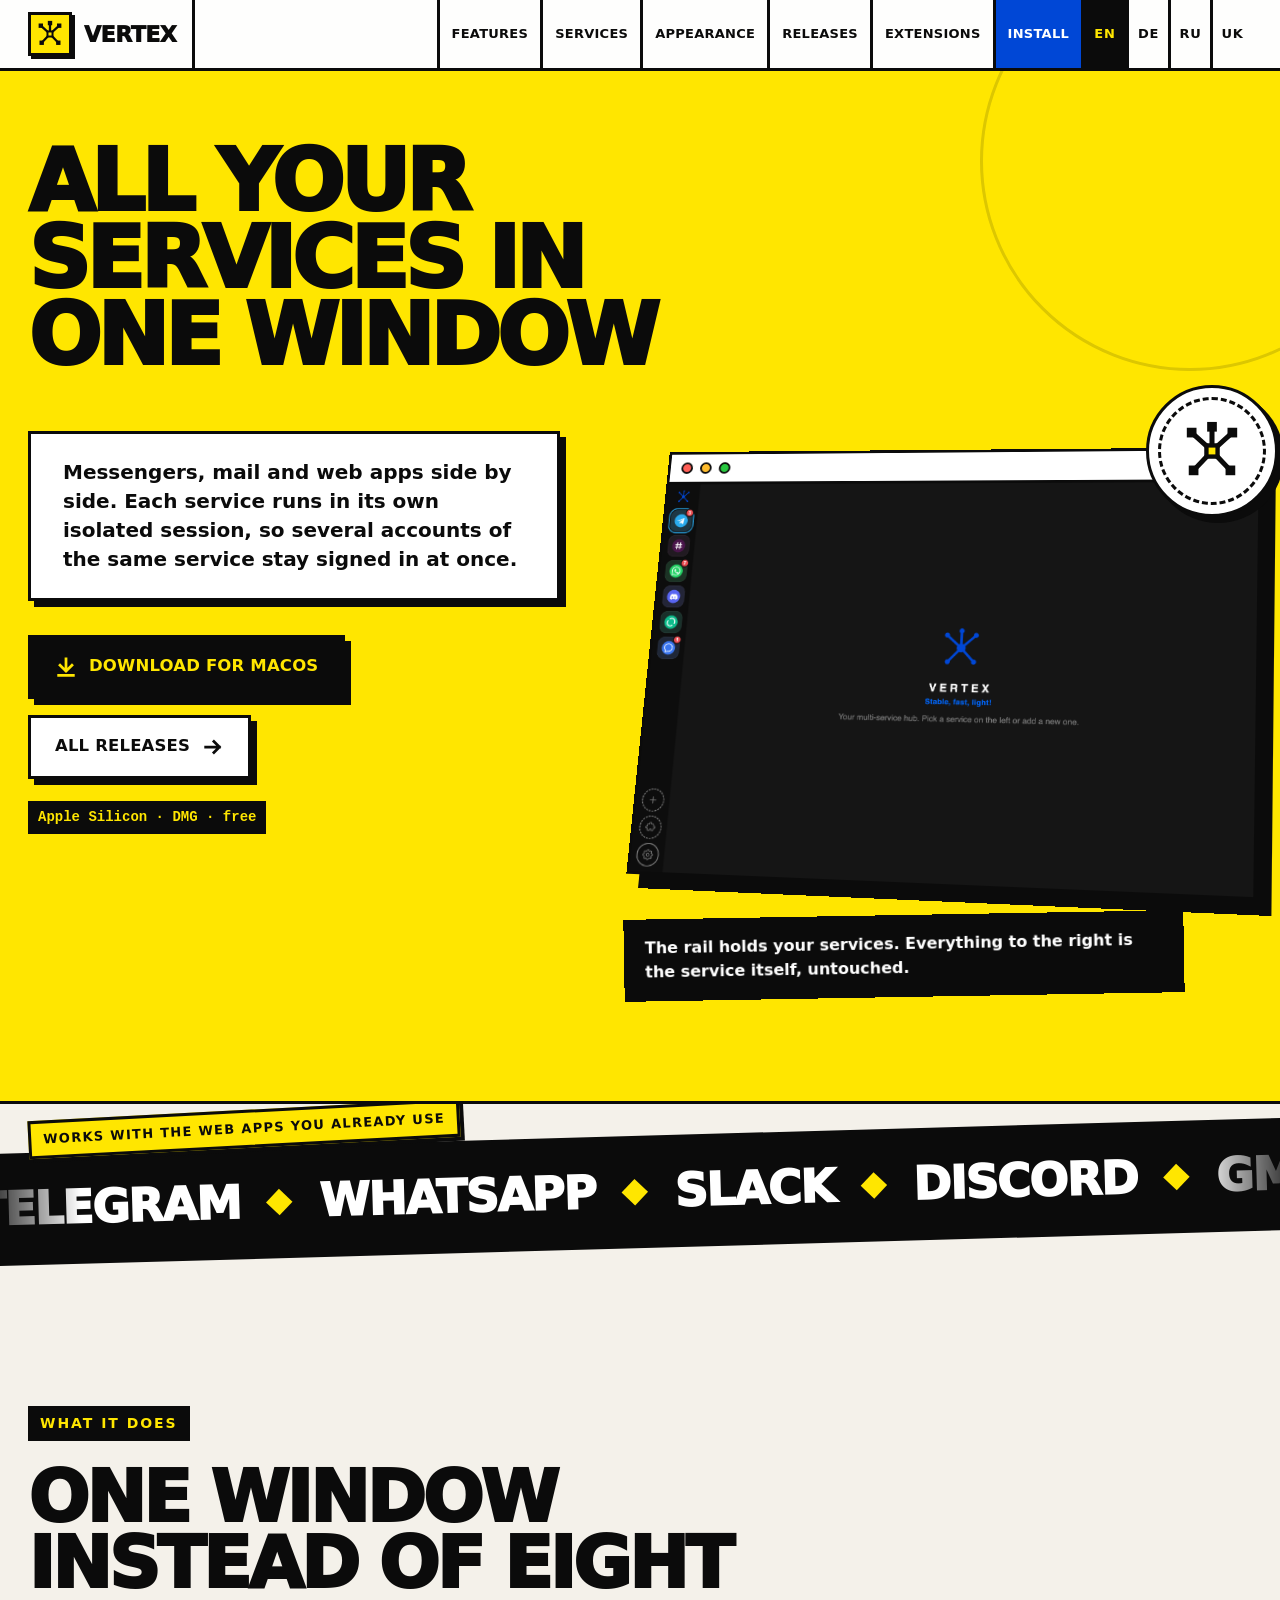
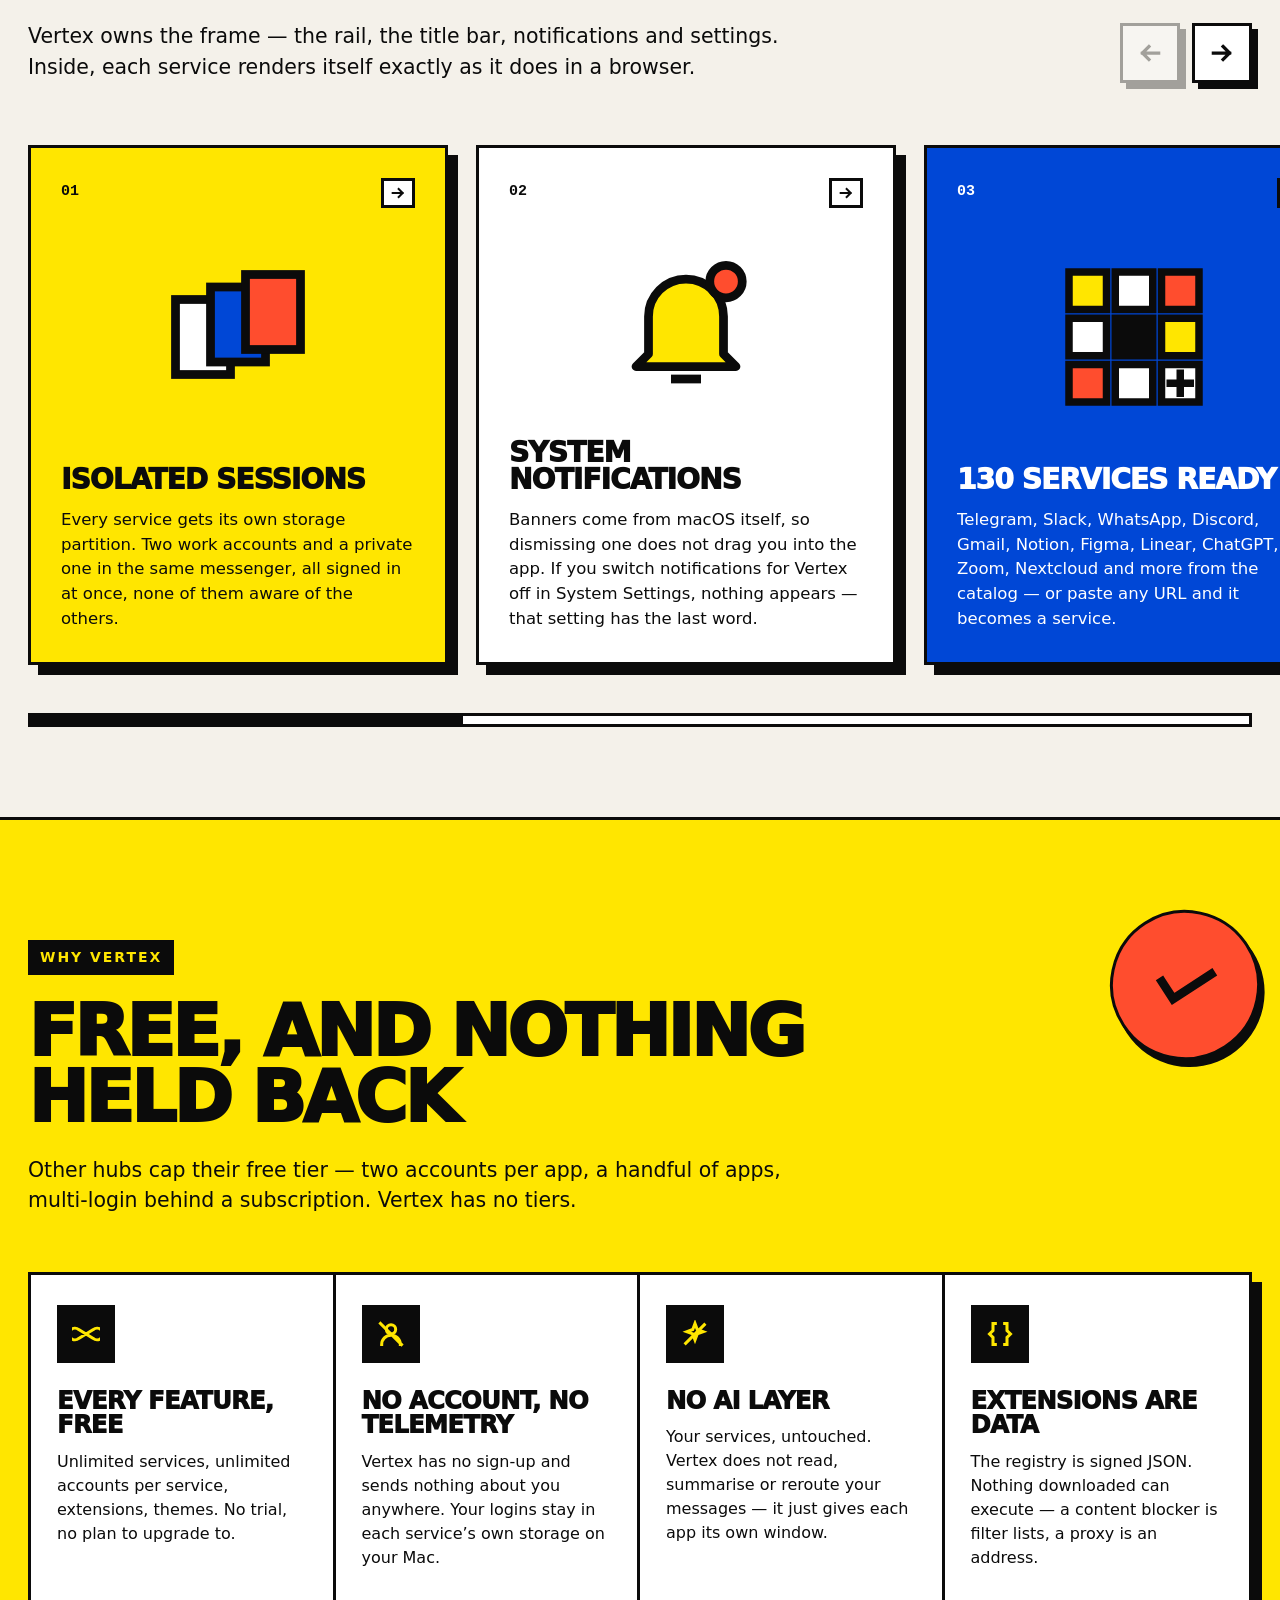
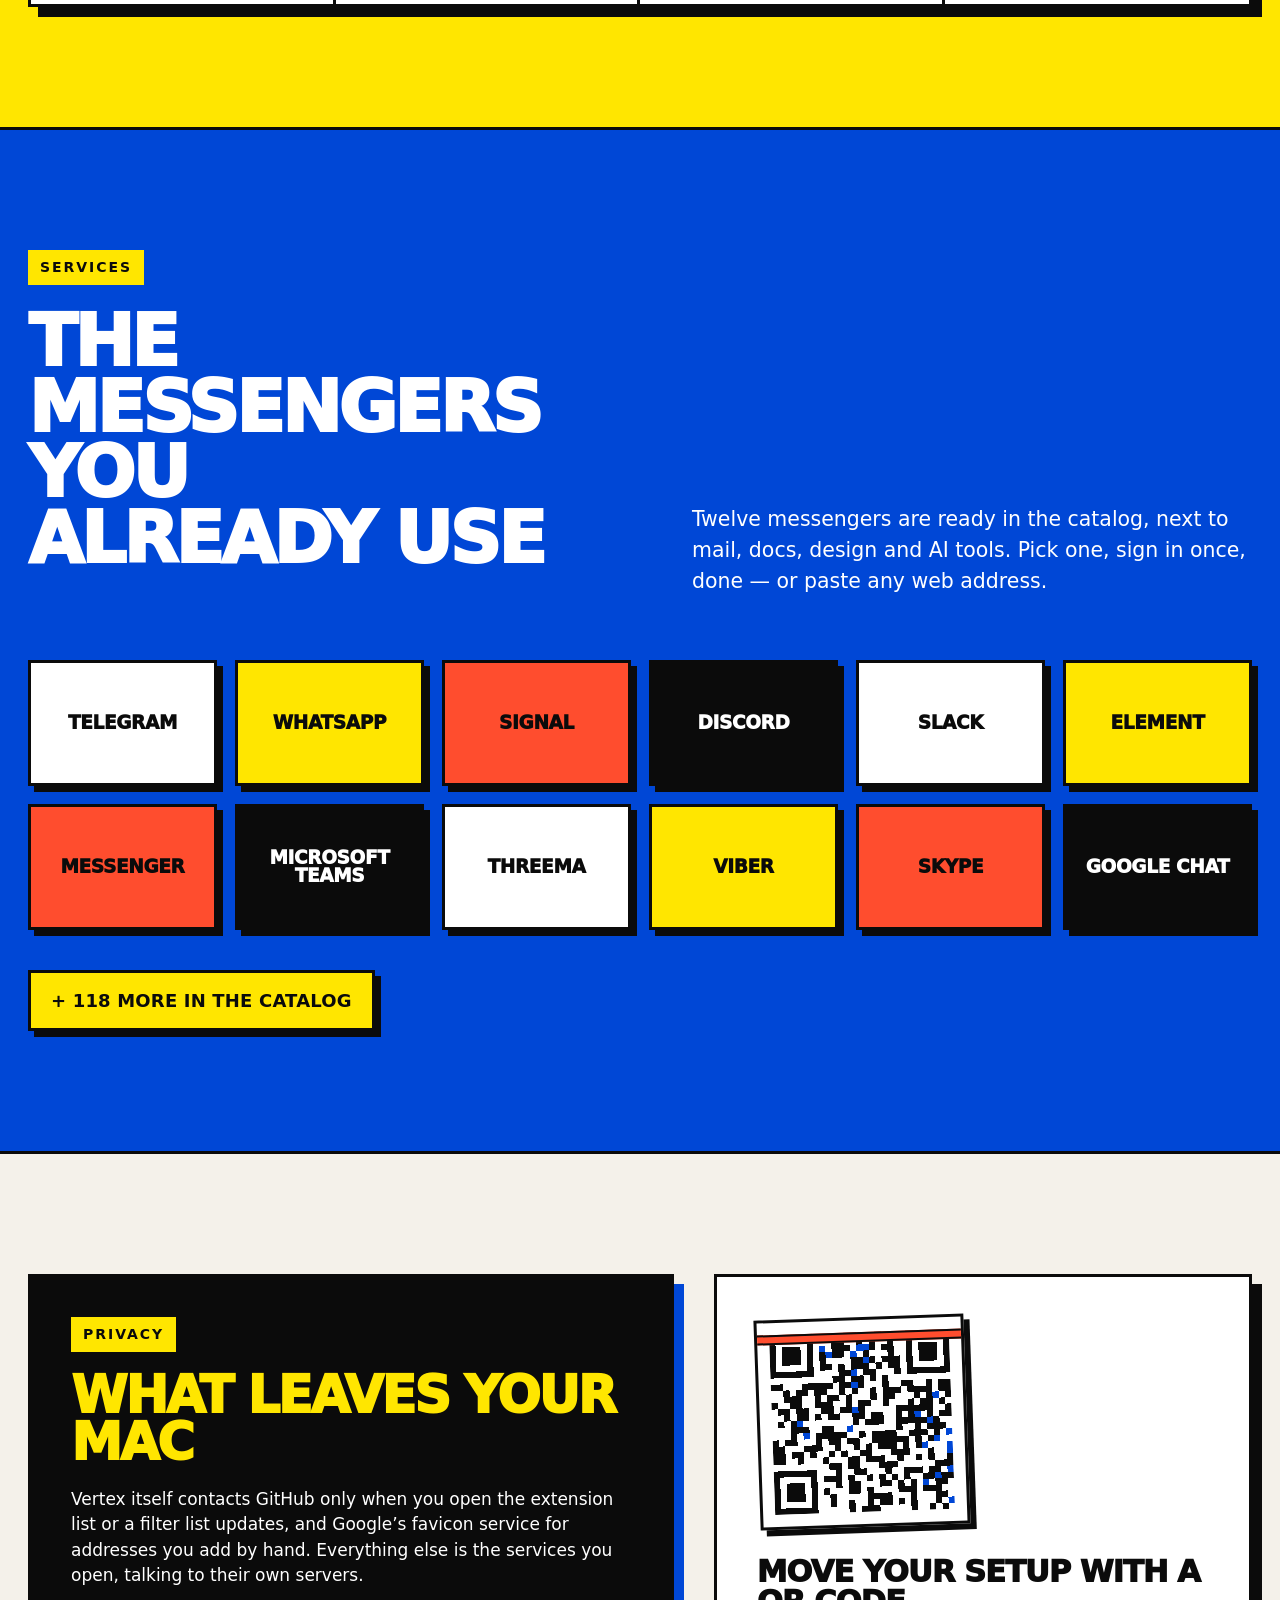
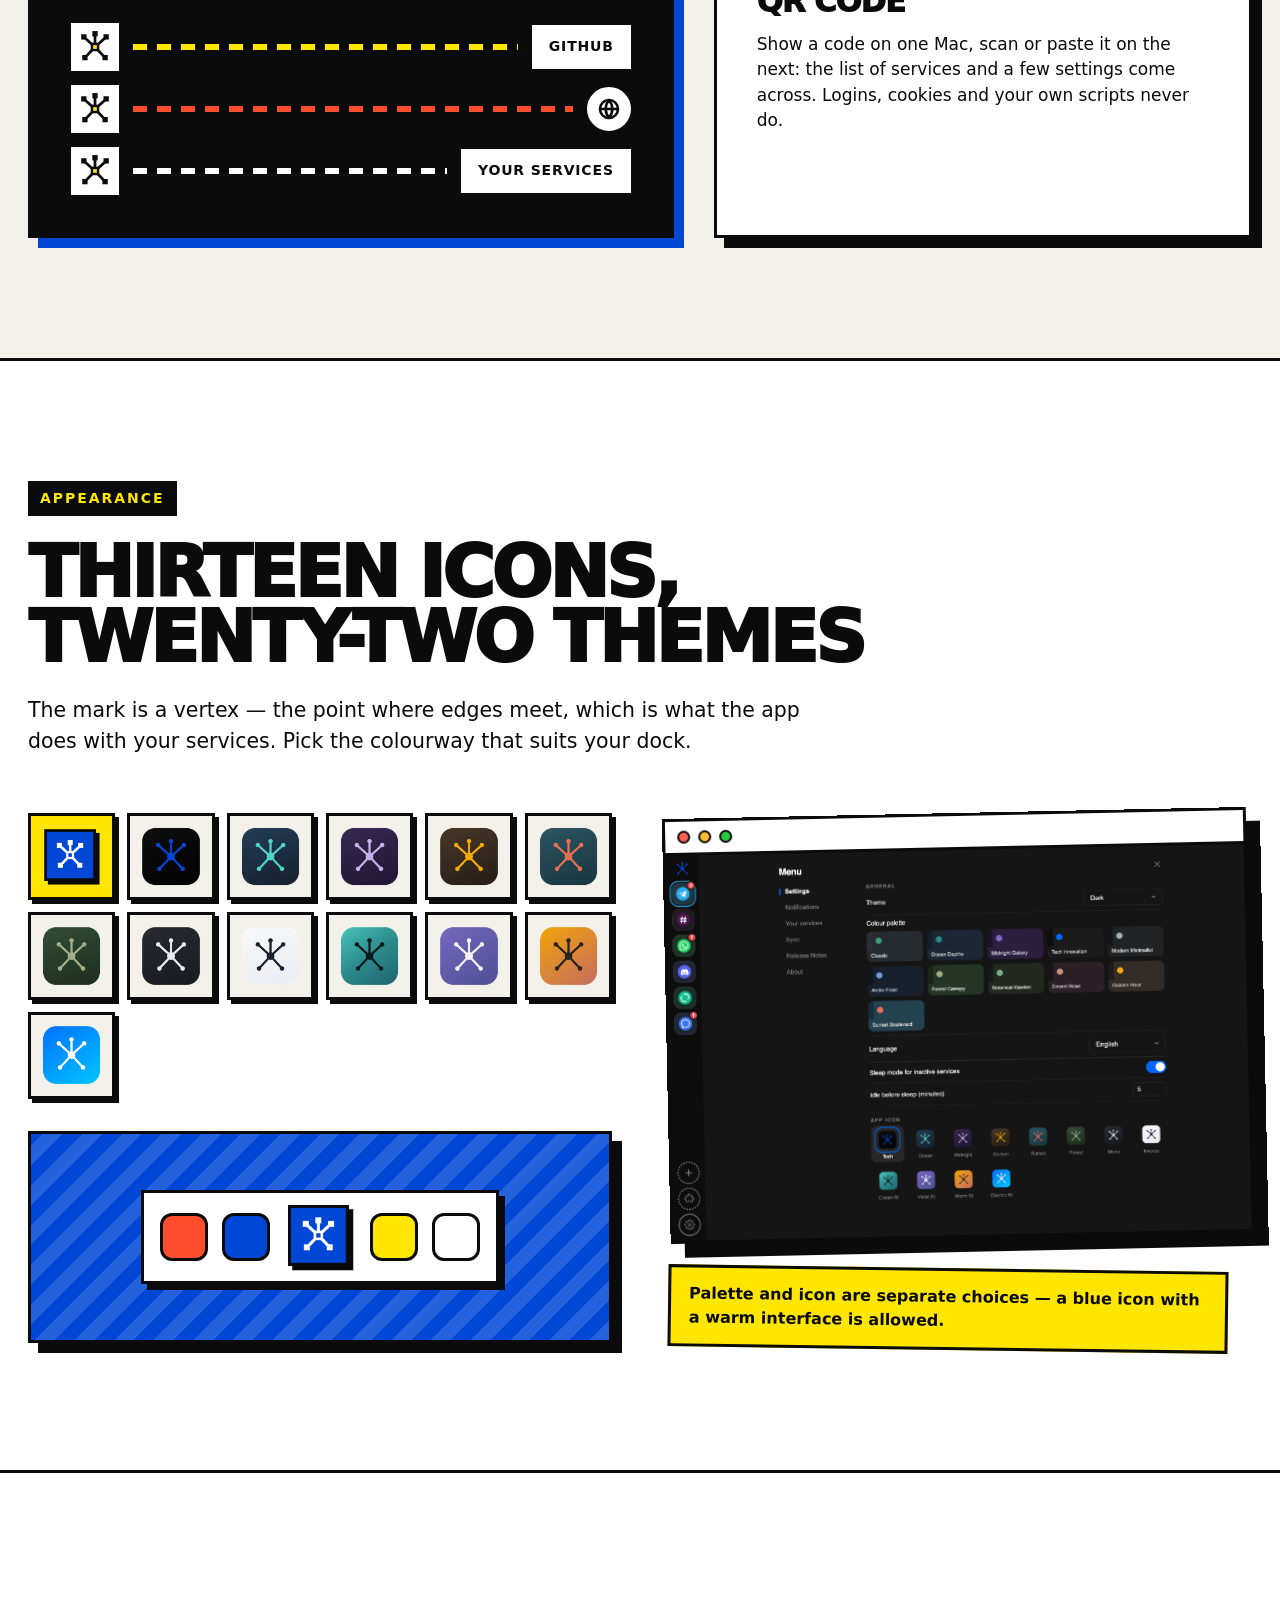
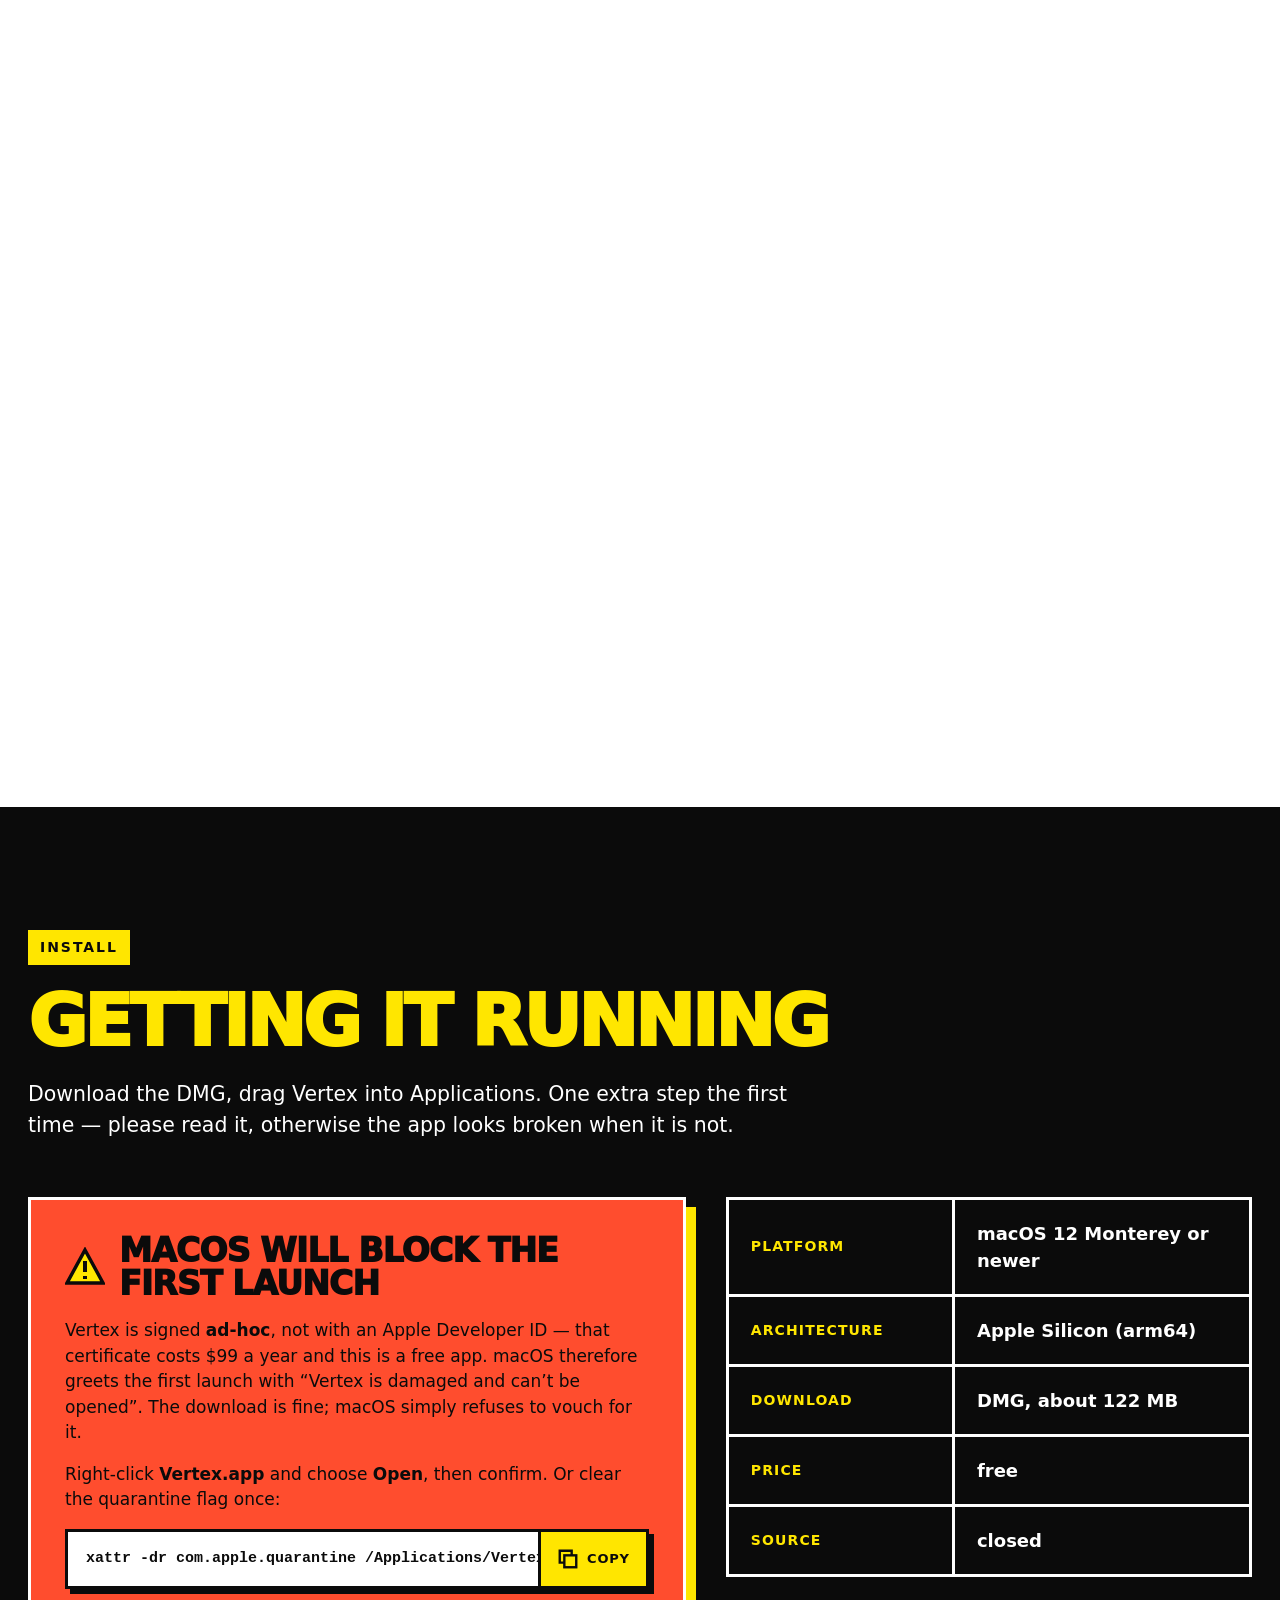
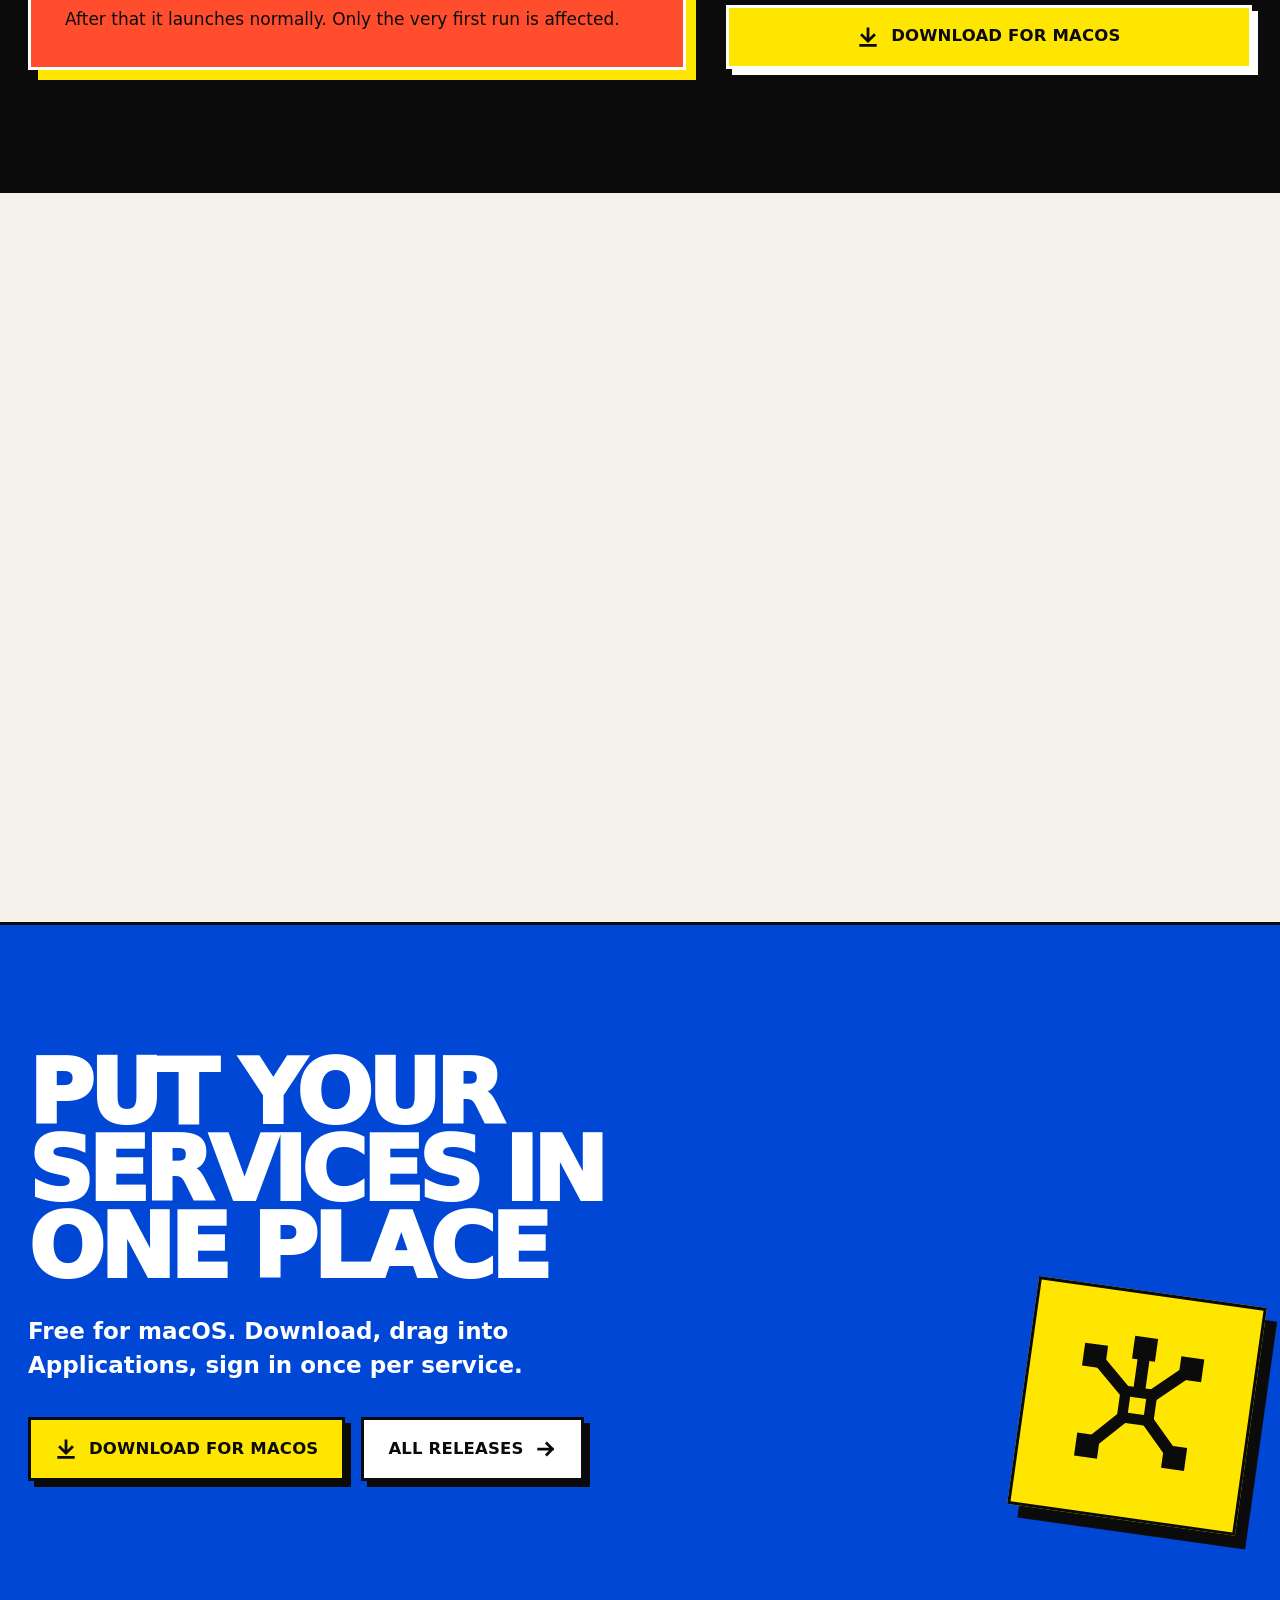
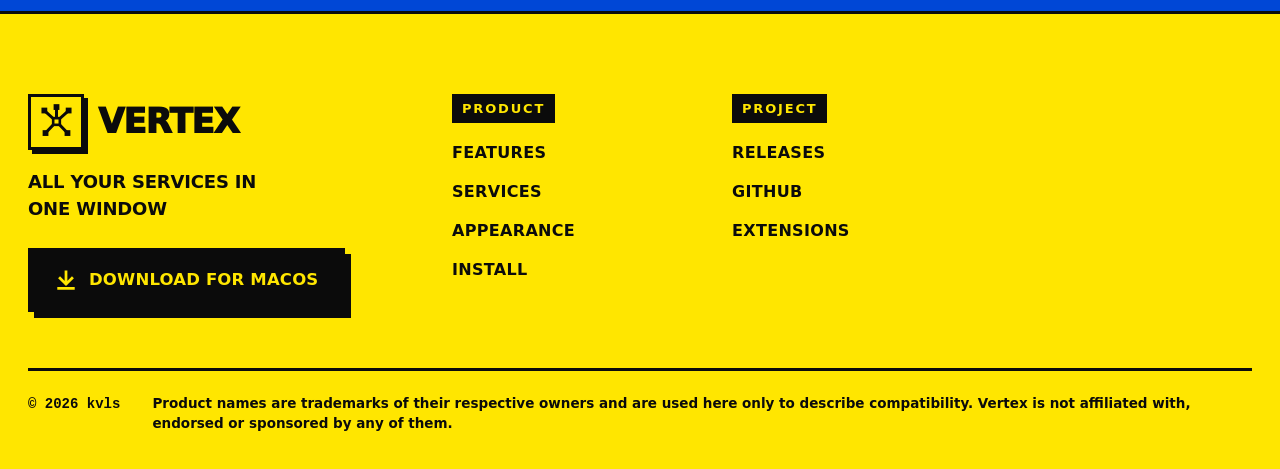
==== commit f0bd1790: "New site: brutalist design, releases and extensions pages, Ukrainian - Direct download of the newest" ====
--- a/index.html
+++ b/index.html
@@ -1,564 +1,484 @@
 <!DOCTYPE html>
 <html lang="en">
 <head>
-<meta charset="UTF-8">
+<meta charset="utf-8">
 <meta name="viewport" content="width=device-width, initial-scale=1">
-<meta name="theme-color" content="#000000">
 <title>Vertex — All Your Services in One Window</title>
-<meta name="description" content="Vertex is a desktop multi-service hub for macOS. Messengers, mail and web apps in one window, each service in its own isolated session.">
-<meta property="og:title" content="Vertex — All Your Services in One Window">
-<meta property="og:description" content="Messengers, mail and web apps in one window. Each service in its own isolated session, so several accounts of the same service run side by side.">
-<meta property="og:type" content="website">
-<meta property="og:image" content="https://kvlsx.github.io/vertex-site/assets/icon.png">
-<link rel="icon" type="image/png" href="assets/icon.png">
-<style>
-:root {
-    color-scheme: dark;
-    --bg: #000;
-    --surface: #0c0e12;
-    --surface-2: #131720;
-    --line: rgba(255,255,255,.08);
-    --line-strong: rgba(255,255,255,.16);
-    --fg: #f3f5f9;
-    --muted: #8c94a1;
-    --blue: #0047d6;
-    --blue-lift: #1b5cf2;
-    --glow: rgba(0,71,214,.35);
-    --ui: -apple-system, BlinkMacSystemFont, "Segoe UI", Roboto, Helvetica, Arial, sans-serif;
-    --radius: 16px;
-}
-* { box-sizing: border-box; }
-html { scroll-behavior: smooth; }
-body {
-    margin: 0; background: var(--bg); color: var(--fg);
-    font-family: var(--ui); -webkit-font-smoothing: antialiased; line-height: 1.6;
-    overflow-x: hidden;
-}
-a { color: inherit; }
-img { max-width: 100%; }
-.wrap { max-width: 1080px; margin: 0 auto; padding: 0 24px; }
-[hidden] { display: none !important; }
-
-/* ---------- Kopfzeile ---------- */
-header {
-    position: sticky; top: 0; z-index: 20;
-    background: rgba(0,0,0,.72);
-    backdrop-filter: saturate(1.6) blur(16px);
-    -webkit-backdrop-filter: saturate(1.6) blur(16px);
-    border-bottom: 1px solid var(--line);
-}
-header .wrap { display: flex; align-items: center; gap: 14px; height: 62px; }
-.brand { display: flex; align-items: center; gap: 11px; text-decoration: none; flex: none; }
-.brand svg { width: 26px; height: 26px; color: var(--blue-lift); }
-.brand span { font-size: 14px; font-weight: 600; text-transform: uppercase; letter-spacing: .26em; text-indent: .26em; }
-header nav { margin-left: auto; display: flex; gap: 24px; font-size: 13.5px; }
-header nav a { color: var(--muted); text-decoration: none; transition: color .14s ease; }
-header nav a:hover { color: var(--fg); }
-
-/* Sprachwahl */
-.lang { display: flex; gap: 2px; background: var(--surface-2); border-radius: 9px; padding: 3px; flex: none; }
-.lang button {
-    border: 0; background: transparent; color: var(--muted); cursor: pointer;
-    font: inherit; font-size: 11.5px; font-weight: 600; letter-spacing: .06em;
-    padding: 5px 9px; border-radius: 6px; text-transform: uppercase;
-    transition: background-color .14s ease, color .14s ease;
-}
-.lang button:hover { color: var(--fg); }
-.lang button[aria-pressed="true"] { background: var(--blue); color: #fff; }
-
-/* ---------- Titelblock ---------- */
-.hero { padding: 96px 0 72px; text-align: center; position: relative; }
-.hero::before {
-    content: ""; position: absolute; left: 50%; top: 0;
-    width: 900px; height: 420px; transform: translateX(-50%);
-    background: radial-gradient(ellipse at center, var(--glow), transparent 68%);
-    pointer-events: none; z-index: -1;
-}
-.hero .mark { width: 96px; height: 96px; color: var(--blue-lift); }
-.hero h1 {
-    margin: 30px 0 0; font-size: 25px; font-weight: 600;
-    text-transform: uppercase; letter-spacing: .3em; text-indent: .3em;
-}
-.hero .claim {
-    margin: 22px auto 0; max-width: 20ch; font-size: 42px; font-weight: 700;
-    letter-spacing: -.035em; line-height: 1.1; text-wrap: balance;
-}
-.hero .tag { margin: 20px auto 0; max-width: 52ch; font-size: 16.5px; color: var(--muted); text-wrap: balance; }
-.cta { margin-top: 34px; display: flex; gap: 12px; justify-content: center; flex-wrap: wrap; }
-.btn {
-    display: inline-flex; align-items: center; gap: 9px;
-    padding: 13px 26px; border-radius: 12px; text-decoration: none;
-    font-size: 15px; font-weight: 600; letter-spacing: -.012em;
-    transition: background-color .16s ease, transform .12s ease, box-shadow .16s ease;
-}
-.btn svg { width: 17px; height: 17px; flex: none; }
-.btn-primary { background: var(--blue); color: #fff; box-shadow: 0 8px 28px rgba(0,71,214,.4); }
-.btn-primary:hover { background: var(--blue-lift); transform: translateY(-1px); }
-.btn-ghost { color: var(--fg); box-shadow: inset 0 0 0 1px var(--line-strong); }
-.btn-ghost:hover { box-shadow: inset 0 0 0 1px rgba(255,255,255,.3); transform: translateY(-1px); }
-.meta { margin-top: 16px; font-size: 12.5px; color: var(--muted); font-variant-numeric: tabular-nums; }
-
-/* ---------- Bilder ---------- */
-figure.shot { margin: 0; }
-figure.shot img {
-    width: 100%; display: block; border-radius: var(--radius);
-    box-shadow: 0 40px 90px rgba(0,0,0,.7), inset 0 0 0 1px var(--line);
-}
-figure.shot figcaption { margin-top: 14px; text-align: center; font-size: 12.5px; color: var(--muted); }
-
-/* ---------- Abschnitte ---------- */
-section { padding: 88px 0; border-top: 1px solid var(--line); }
-section:first-of-type { border-top: 0; }
-.sec-label { font-size: 10.5px; font-weight: 700; letter-spacing: .17em; text-transform: uppercase; color: var(--muted); margin: 0 0 12px; }
-h2 { font-size: 30px; margin: 0 0 14px; letter-spacing: -.03em; text-wrap: balance; }
-.lede { margin: 0; color: var(--muted); max-width: 60ch; font-size: 15.5px; }
-
-.grid { display: grid; grid-template-columns: repeat(auto-fit, minmax(250px, 1fr)); gap: 16px; margin-top: 38px; }
-.card {
-    background: linear-gradient(180deg, var(--surface-2), var(--surface));
-    border-radius: var(--radius); padding: 24px 22px;
-    box-shadow: inset 0 0 0 1px var(--line);
-    transition: box-shadow .18s ease, transform .18s ease;
-}
-.card:hover { box-shadow: inset 0 0 0 1px var(--line-strong); transform: translateY(-2px); }
-.card .ico {
-    width: 38px; height: 38px; border-radius: 11px; display: grid; place-items: center;
-    background: rgba(0,71,214,.16); box-shadow: inset 0 0 0 1px rgba(0,71,214,.34);
-}
-.card .ico svg { width: 19px; height: 19px; color: #6f9dff; }
-.card h3 { margin: 16px 0 8px; font-size: 16px; letter-spacing: -.015em; }
-.card p { margin: 0; font-size: 13.5px; color: var(--muted); line-height: 1.62; }
-
-/* ---------- Dienste ---------- */
-.svcs { display: flex; flex-wrap: wrap; gap: 12px; margin-top: 34px; }
-.svcs figure {
-    margin: 0; display: flex; align-items: center; gap: 9px;
-    background: var(--surface); border-radius: 100px; padding: 7px 16px 7px 8px;
-    box-shadow: inset 0 0 0 1px var(--line);
-}
-.svcs img { width: 26px; height: 26px; display: block; }
-.svcs figcaption { font-size: 13px; }
-.svcs .more { color: var(--muted); font-size: 13px; align-self: center; padding: 7px 4px; }
-
-/* ---------- Farbfassungen ---------- */
-.icons { display: grid; grid-template-columns: repeat(auto-fit, minmax(86px, 1fr)); gap: 16px; margin-top: 34px; }
-.icons figure { margin: 0; text-align: center; }
-.icons img { width: 62px; height: 62px; border-radius: 15px; display: block; margin: 0 auto; }
-.icons figcaption { margin-top: 9px; font-size: 11px; color: var(--muted); }
-
-/* ---------- Hinweis ---------- */
-.note {
-    margin-top: 32px; background: var(--surface); border-radius: var(--radius);
-    padding: 24px 26px; box-shadow: inset 0 0 0 1px var(--line);
-    border-left: 3px solid #d9a441;
-}
-.note h3 { margin: 0 0 10px; font-size: 16px; }
-.note p { margin: 0 0 14px; font-size: 13.5px; color: var(--muted); }
-.note p:last-child { margin-bottom: 0; }
-code { font-family: ui-monospace, "SF Mono", Menlo, monospace; font-size: 12.5px; }
-pre {
-    background: #000; border-radius: 10px; padding: 14px 16px; overflow-x: auto;
-    box-shadow: inset 0 0 0 1px var(--line); color: #b9d2ff; margin: 0 0 14px;
-    font-family: ui-monospace, "SF Mono", Menlo, monospace; font-size: 12.5px;
-}
-
-/* ---------- Anforderungen ---------- */
-.specs { list-style: none; margin: 30px 0 0; padding: 0; max-width: 580px; }
-.specs li {
-    display: flex; justify-content: space-between; gap: 18px;
-    padding: 12px 0; border-bottom: 1px solid var(--line); font-size: 13.5px;
-}
-.specs li:last-child { border-bottom: none; }
-.specs span { color: var(--muted); text-align: right; }
-
-footer { padding: 48px 0 72px; border-top: 1px solid var(--line); }
-footer .wrap { display: flex; align-items: center; gap: 20px; flex-wrap: wrap; }
-footer p { margin: 0; font-size: 12.5px; color: var(--muted); }
-footer nav { margin-left: auto; display: flex; gap: 22px; font-size: 12.5px; }
-footer nav a { color: var(--muted); text-decoration: none; }
-footer nav a:hover { color: var(--fg); }
-
-a:focus-visible, .btn:focus-visible, .lang button:focus-visible {
-    outline: 2px solid var(--blue-lift); outline-offset: 3px; border-radius: 6px;
-}
-@media (max-width: 620px) {
-    .hero { padding: 64px 0 52px; }
-    .hero .claim { font-size: 31px; }
-    h2 { font-size: 24px; }
-    header nav { display: none; }
-}
-@media (prefers-reduced-motion: reduce) {
-    html { scroll-behavior: auto; }
-    * { transition-duration: .01ms !important; }
-}
-</style>
+<meta name="description" content="Vertex puts messengers, mail and web apps into one macOS window, each service in its own isolated session.">
+<link rel="icon" href="assets/icons/pixel.png">
+<link rel="stylesheet" href="assets/style.css">
 </head>
 <body>
 
-<svg width="0" height="0" style="position:absolute" aria-hidden="true"><defs>
-  <symbol id="mark" viewBox="0 0 64 64">
-    <g fill="none" stroke="currentColor" stroke-width="3.7" stroke-linecap="round">
-      <path d="M32 32 10.4 12.4"/><path d="M32 32l21.6-19.6"/><path d="M32 32 12.4 53"/>
-      <path d="M32 32l19.6 21"/><path d="M32 32V5.8"/>
-    </g>
-    <g fill="currentColor">
-      <circle cx="10.4" cy="12.4" r="3.74"/><circle cx="53.6" cy="12.4" r="3.74"/>
-      <circle cx="12.4" cy="53" r="3.74"/><circle cx="51.6" cy="53" r="3.74"/>
-      <circle cx="32" cy="5.8" r="3.74"/><circle cx="32" cy="32" r="6.56"/>
-    </g>
-  </symbol>
-  <symbol id="i-download" viewBox="0 0 24 24"><g fill="none" stroke="currentColor" stroke-width="1.8" stroke-linecap="round" stroke-linejoin="round"><path d="M12 3v12"/><path d="m7 11 5 5 5-5"/><path d="M4 20h16"/></g></symbol>
-  <symbol id="i-github" viewBox="0 0 24 24"><path fill="currentColor" d="M12 1.5a10.5 10.5 0 0 0-3.32 20.47c.53.1.72-.23.72-.5v-1.8c-2.92.64-3.54-1.4-3.54-1.4-.48-1.22-1.17-1.55-1.17-1.55-.96-.65.07-.64.07-.64 1.06.08 1.62 1.09 1.62 1.09.94 1.61 2.47 1.15 3.07.88.1-.68.37-1.15.67-1.41-2.33-.27-4.78-1.17-4.78-5.19 0-1.15.41-2.08 1.08-2.82-.11-.27-.47-1.34.1-2.79 0 0 .88-.28 2.89 1.08a10 10 0 0 1 5.26 0c2-1.36 2.88-1.08 2.88-1.08.58 1.45.22 2.52.11 2.79.68.74 1.08 1.67 1.08 2.82 0 4.03-2.46 4.92-4.8 5.18.38.33.72.97.72 1.96v2.9c0 .28.19.61.73.5A10.5 10.5 0 0 0 12 1.5z"/></symbol>
-  <symbol id="i-shield" viewBox="0 0 24 24"><g fill="none" stroke="currentColor" stroke-width="1.7" stroke-linecap="round" stroke-linejoin="round"><path d="M12 3l8 3v6c0 5-3.4 8.2-8 9-4.6-.8-8-4-8-9V6z"/><path d="m9 12 2 2 4-4"/></g></symbol>
-  <symbol id="i-bell" viewBox="0 0 24 24"><g fill="none" stroke="currentColor" stroke-width="1.7" stroke-linecap="round" stroke-linejoin="round"><path d="M18 8A6 6 0 0 0 6 8c0 7-3 9-3 9h18s-3-2-3-9"/><path d="M13.7 21a2 2 0 0 1-3.4 0"/></g></symbol>
-  <symbol id="i-palette" viewBox="0 0 24 24"><g fill="none" stroke="currentColor" stroke-width="1.7" stroke-linecap="round" stroke-linejoin="round"><path d="M12 3a9 9 0 1 0 0 18c1.1 0 2-.9 2-2 0-.5-.2-1-.5-1.3-.3-.4-.5-.8-.5-1.2 0-1.1.9-2 2-2h1.5A4.5 4.5 0 0 0 21 10c0-3.9-4-7-9-7z"/><circle cx="7.5" cy="11.5" r="1"/><circle cx="10.5" cy="7.5" r="1"/><circle cx="15" cy="8.5" r="1"/></g></symbol>
-  <symbol id="i-moon" viewBox="0 0 24 24"><path d="M21 12.8A9 9 0 1 1 11.2 3a7 7 0 0 0 9.8 9.8z" fill="none" stroke="currentColor" stroke-width="1.7" stroke-linecap="round" stroke-linejoin="round"/></symbol>
-  <symbol id="i-grid" viewBox="0 0 24 24"><g fill="none" stroke="currentColor" stroke-width="1.7" stroke-linejoin="round"><rect x="3" y="3" width="7.5" height="7.5" rx="2"/><rect x="13.5" y="3" width="7.5" height="7.5" rx="2"/><rect x="3" y="13.5" width="7.5" height="7.5" rx="2"/><rect x="13.5" y="13.5" width="7.5" height="7.5" rx="2"/></g></symbol>
-  <symbol id="i-puzzle" viewBox="0 0 24 24"><path d="M10 3.5a2 2 0 0 1 4 0V5h3.5A1.5 1.5 0 0 1 19 6.5V10h1.5a2 2 0 0 1 0 4H19v3.5a1.5 1.5 0 0 1-1.5 1.5H14v-1.5a2 2 0 1 0-4 0V19H6.5A1.5 1.5 0 0 1 5 17.5V14H3.5a2 2 0 0 1 0-4H5V6.5A1.5 1.5 0 0 1 6.5 5H10z" fill="none" stroke="currentColor" stroke-width="1.7" stroke-linejoin="round"/></symbol>
-</defs></svg>
-
-<header>
-  <div class="wrap">
-    <a class="brand" href="#top"><svg aria-hidden="true"><use href="#mark"/></svg><span>Vertex</span></a>
-    <nav>
+<header class="nav">
+  <div class="wrap nav-in">
+    <a class="logo" href="#main"><span class="mk"><img src="assets/mark.svg" alt="" width="34" height="34"></span>VERTEX</a>
+    <button class="burger" id="burger" aria-label="Menu" aria-expanded="false"><i></i></button>
+    <nav class="links" id="links">
       <a href="#features" data-t="nav.features">Features</a>
       <a href="#services" data-t="nav.services">Services</a>
       <a href="#looks" data-t="nav.looks">Appearance</a>
-      <a href="#install" data-t="nav.install">Install</a>
+      <a href="releases.html" data-t="nav.releases">Releases</a>
+      <a href="extensions.html" data-t="nav.ext">Extensions</a>
+      <a class="hl" href="#install" data-t="nav.install">Install</a>
+      <div class="lang" role="group" aria-label="Language"><button data-lang="en">EN</button><button data-lang="de">DE</button><button data-lang="ru">RU</button><button data-lang="uk">UK</button></div>
     </nav>
-    <div class="lang" role="group" aria-label="Language">
-      <button type="button" data-lang="en" aria-pressed="true">EN</button>
-      <button type="button" data-lang="de" aria-pressed="false">DE</button>
-      <button type="button" data-lang="ru" aria-pressed="false">RU</button>
-    </div>
   </div>
 </header>
 
-<main id="top">
-
-<div class="wrap">
-  <div class="hero">
-    <svg class="mark" aria-hidden="true"><use href="#mark"/></svg>
-    <h1>Vertex</h1>
-    <p class="claim" data-t="hero.claim">All your services in one window</p>
-    <p class="tag" data-t="hero.tag">Messengers, mail and web apps side by side. Each service runs in its own isolated session, so several accounts of the same service stay signed in at once.</p>
-    <div class="cta">
-      <a class="btn btn-primary" href="https://github.com/kvlsx/vertex-releases/releases/latest">
-        <svg aria-hidden="true"><use href="#i-download"/></svg>
-        <span data-t="cta.download">Download for macOS</span>
-      </a>
-      <a class="btn btn-ghost" href="https://github.com/kvlsx/vertex-releases/releases">
-        <svg aria-hidden="true"><use href="#i-github"/></svg>
-        <span data-t="cta.all">All Releases</span>
-      </a>
-    </div>
-    <p class="meta" id="meta" data-t="meta.fallback">Apple&nbsp;Silicon · DMG · free</p>
-  </div>
-
-  <figure class="shot">
-    <img src="assets/shot-home-en.png" width="2400" height="1600" alt="Vertex with the service rail on the left and the home screen in the middle" fetchpriority="high">
-    <figcaption data-t="shot.home">The rail holds your services. Everything to the right is the service itself, untouched.</figcaption>
-  </figure>
-</div>
-
-<section id="features">
-  <div class="wrap">
-    <p class="sec-label" data-t="feat.label">What It Does</p>
-    <h2 data-t="feat.title">One window instead of eight</h2>
-    <p class="lede" data-t="feat.lede">Vertex owns the frame — the rail, the title bar, notifications and settings. Inside, each service renders itself exactly as it does in a browser.</p>
-
-    <div class="grid">
-      <div class="card">
-        <span class="ico"><svg aria-hidden="true"><use href="#i-shield"/></svg></span>
+<main id="main">
+<section class="hero">
+  <div class="hero-deco"></div>
+  <div class="wrap">
+    <h1 data-t="hero.claim">All your services in one window</h1>
+    <div class="hero-grid">
+      <div>
+        <p class="tagbox" data-t="hero.tag">Messengers, mail and web apps side by side. Each service runs in its own isolated session, so several accounts of the same service stay signed in at once.</p>
+        <div class="ctas">
+          <a class="btn" data-dl href="https://github.com/kvlsx/vertex-releases/releases/latest"><svg viewBox="0 0 24 24" fill="none" stroke="currentColor" stroke-width="3" stroke-linecap="square"><path d="M12 3v13M5.5 10 12 16.5 18.5 10M4 21h16"/></svg><span data-t="cta.download">Download for macOS</span></a>
+          <a class="btn w" href="releases.html"><span data-t="cta.all">All Releases</span><svg viewBox="0 0 24 24" fill="none" stroke="currentColor" stroke-width="3" stroke-linecap="square" aria-hidden="true"><path d="M4 12h15M13 6l6 6-6 6"/></svg></a>
+        </div>
+        <p class="meta" id="meta" data-t="meta.fallback">Apple Silicon · DMG · free</p>
+      </div>
+      <figure class="shot">
+        <div class="sticker" aria-hidden="true" data-anim><img src="assets/mark.svg" alt=""></div>
+        <div class="tilt" id="tilt"><div class="frame"><div class="frame-bar" aria-hidden="true"><i></i><i></i><i></i></div><img src="assets/shot-home-en.png" alt="Vertex home screen with the service rail" width="2000" height="1333" fetchpriority="high"></div></div>
+        <figcaption class="cap" data-t="shot.home">The rail holds your services. Everything to the right is the service itself, untouched.</figcaption>
+      </figure>
+    </div>
+  </div>
+</section>
+
+<div class="band-wrap"><p class="band-cap" data-t="logos.caption">Works with the web apps you already use</p><div class="band" aria-hidden="true" data-anim><div class="mask"><div class="band-row" id="band"></div></div></div></div>
+
+<section class="hs" id="features">
+  <div class="wrap hs-head">
+    <div class="rv">
+      <span class="label" data-t="feat.label">What It Does</span>
+      <h2 class="h2" data-t="feat.title">One window instead of eight</h2>
+      <p class="lede" data-t="feat.lede">Vertex owns the frame — the rail, the title bar, notifications and settings. Inside, each service renders itself exactly as it does in a browser.</p>
+    </div>
+    <div class="hs-nav">
+      <button class="hs-btn" id="hsPrev" data-t-label="ui.prev" aria-label="Previous"><svg viewBox="0 0 24 24" fill="none" stroke="currentColor" stroke-width="3" stroke-linecap="square" aria-hidden="true"><path d="M20 12H5M11 6l-6 6 6 6"/></svg></button>
+      <button class="hs-btn" id="hsNext" data-t-label="ui.next" aria-label="Next"><svg viewBox="0 0 24 24" fill="none" stroke="currentColor" stroke-width="3" stroke-linecap="square" aria-hidden="true"><path d="M4 12h15M13 6l6 6-6 6"/></svg></button>
+    </div>
+  </div>
+  <div class="hs-track" id="track" tabindex="0" role="region" data-t-label="feat.label" aria-label="What It Does">
+      <article class="panel c-y">
+        <div class="num">01<span><svg viewBox="0 0 24 24" width="16" height="16" fill="none" stroke="currentColor" stroke-width="3" stroke-linecap="square"><path d="M4 12h15M13 6l6 6-6 6"/></svg></span></div>
+        <div class="glyph"><svg viewBox="0 0 120 120" fill="none" stroke="#0b0b0b" stroke-width="7" stroke-linejoin="miter"><rect x="10" y="30" width="44" height="60" fill="#fff"/><rect x="38" y="20" width="44" height="60" fill="#0047d6"/><rect x="66" y="10" width="44" height="60" fill="#ff4d2e"/></svg></div>
         <h3 data-t="f1.h">Isolated sessions</h3>
         <p data-t="f1.p">Every service gets its own storage partition. Two work accounts and a private one in the same messenger, all signed in at once, none of them aware of the others.</p>
-      </div>
-      <div class="card">
-        <span class="ico"><svg aria-hidden="true"><use href="#i-bell"/></svg></span>
+      </article>
+      <article class="panel">
+        <div class="num">02<span><svg viewBox="0 0 24 24" width="16" height="16" fill="none" stroke="currentColor" stroke-width="3" stroke-linecap="square"><path d="M4 12h15M13 6l6 6-6 6"/></svg></span></div>
+        <div class="glyph"><svg viewBox="0 0 120 120" fill="none" stroke="#0b0b0b" stroke-width="7"><path d="M30 84V54a30 30 0 0 1 60 0v30l10 10H20z" fill="#ffe600" stroke-linejoin="round"/><path d="M48 104h24"/><circle cx="92" cy="26" r="13" fill="#ff4d2e"/></svg></div>
         <h3 data-t="f2.h">System notifications</h3>
-        <p data-t="f2.p">Banners come from macOS itself, so dismissing one does not drag you into the app. An in-app bubble takes over if the system turns them down.</p>
-      </div>
-      <div class="card">
-        <span class="ico"><svg aria-hidden="true"><use href="#i-grid"/></svg></span>
-        <h3 data-t="f3.h">78 services ready</h3>
-        <p data-t="f3.p">Telegram, Slack, WhatsApp, Discord, Gmail, Notion, Figma, Linear and more from the catalog — or paste any URL and it becomes a service.</p>
-      </div>
-      <div class="card">
-        <span class="ico"><svg aria-hidden="true"><use href="#i-moon"/></svg></span>
+        <p data-t="f2.p">Banners come from macOS itself, so dismissing one does not drag you into the app. If you switch notifications for Vertex off in System Settings, nothing appears — that setting has the last word.</p>
+      </article>
+      <article class="panel c-b">
+        <div class="num">03<span><svg viewBox="0 0 24 24" width="16" height="16" fill="none" stroke="currentColor" stroke-width="3" stroke-linecap="square"><path d="M4 12h15M13 6l6 6-6 6"/></svg></span></div>
+        <div class="glyph"><svg viewBox="0 0 120 120" stroke="#0b0b0b" stroke-width="6"><rect x="8" y="8" width="30" height="30" fill="#ffe600"/><rect x="45" y="8" width="30" height="30" fill="#fff"/><rect x="82" y="8" width="30" height="30" fill="#ff4d2e"/><rect x="8" y="45" width="30" height="30" fill="#fff"/><rect x="45" y="45" width="30" height="30" fill="#0b0b0b"/><rect x="82" y="45" width="30" height="30" fill="#ffe600"/><rect x="8" y="82" width="30" height="30" fill="#ff4d2e"/><rect x="45" y="82" width="30" height="30" fill="#fff"/><rect x="82" y="82" width="30" height="30" fill="#fff"/><path d="M97 89v16M89 97h16" stroke-linecap="square"/></svg></div>
+        <h3 data-t="f3.h">130 services ready</h3>
+        <p data-t="f3.p">Telegram, Slack, WhatsApp, Discord, Gmail, Notion, Figma, Linear, ChatGPT, Zoom, Nextcloud and more from the catalog — or paste any URL and it becomes a service.</p>
+      </article>
+      <article class="panel c-k">
+        <div class="num">04<span><svg viewBox="0 0 24 24" width="16" height="16" fill="none" stroke="currentColor" stroke-width="3" stroke-linecap="square"><path d="M4 12h15M13 6l6 6-6 6"/></svg></span></div>
+        <div class="glyph"><svg viewBox="0 0 120 120" fill="none" stroke="#ffe600" stroke-width="7"><path d="M84 76A36 36 0 0 1 44 26a36 36 0 1 0 40 50z" fill="#ffe600" stroke-linejoin="round"/><path d="M78 18h20L78 42h20" stroke="#fff" stroke-linejoin="miter"/></svg></div>
         <h3 data-t="f4.h">Sleeps when idle</h3>
         <p data-t="f4.p">Inactive services are throttled and put to sleep after a few minutes, so a dozen open services do not cost you a dozen services' worth of CPU.</p>
-      </div>
-      <div class="card">
-        <span class="ico"><svg aria-hidden="true"><use href="#i-puzzle"/></svg></span>
+      </article>
+      <article class="panel c-r">
+        <div class="num">05<span><svg viewBox="0 0 24 24" width="16" height="16" fill="none" stroke="currentColor" stroke-width="3" stroke-linecap="square"><path d="M4 12h15M13 6l6 6-6 6"/></svg></span></div>
+        <div class="glyph"><svg viewBox="0 0 120 120" fill="none" stroke="#0b0b0b" stroke-width="7" stroke-linejoin="round"><path d="M22 40h22a10 10 0 1 1 20 0h22v22a10 10 0 1 1 0 20v22H22z" fill="#fff"/><path d="M40 62h20" /></svg></div>
         <h3 data-t="f5.h">Extensions</h3>
         <p data-t="f5.p">Content blocking, cookie banners, proxy. The registry is data only — plain JSON, no executable code is fetched or run.</p>
-      </div>
-      <div class="card">
-        <span class="ico"><svg aria-hidden="true"><use href="#i-palette"/></svg></span>
+      </article>
+      <article class="panel c-y">
+        <div class="num">06<span><svg viewBox="0 0 24 24" width="16" height="16" fill="none" stroke="currentColor" stroke-width="3" stroke-linecap="square"><path d="M4 12h15M13 6l6 6-6 6"/></svg></span></div>
+        <div class="glyph"><svg viewBox="0 0 120 120" stroke="#0b0b0b" stroke-width="7"><rect x="12" y="12" width="44" height="44" fill="#0047d6"/><rect x="64" y="12" width="44" height="44" fill="#ff4d2e"/><rect x="12" y="64" width="44" height="44" fill="#fff"/><rect x="64" y="64" width="44" height="44" fill="#0b0b0b"/></svg></div>
         <h3 data-t="f6.h">Yours to colour</h3>
         <p data-t="f6.p">Eleven palettes, each in a dark and a light version, plus twelve colourways for the app icon. Pick a look and the whole frame follows.</p>
-      </div>
-    </div>
-  </div>
-</section>
-
-<section id="services">
-  <div class="wrap">
-    <p class="sec-label" data-t="svc.label">Services</p>
-    <h2 data-t="svc.title">Bundled icons for the messengers you use</h2>
-    <p class="lede" data-t="svc.lede">Twelve messengers ship with their own icon in one consistent style, so the rail reads cleanly instead of mixing cut-out logos with white boxes. Everything else uses the site favicon.</p>
-
-    <div class="svcs">
-      <figure><img src="assets/svc/telegram.svg" width="26" height="26" alt=""><figcaption>Telegram</figcaption></figure>
-      <figure><img src="assets/svc/whatsapp.svg" width="26" height="26" alt=""><figcaption>WhatsApp</figcaption></figure>
-      <figure><img src="assets/svc/signal.svg" width="26" height="26" alt=""><figcaption>Signal</figcaption></figure>
-      <figure><img src="assets/svc/discord.svg" width="26" height="26" alt=""><figcaption>Discord</figcaption></figure>
-      <figure><img src="assets/svc/slack.svg" width="26" height="26" alt=""><figcaption>Slack</figcaption></figure>
-      <figure><img src="assets/svc/element.svg" width="26" height="26" alt=""><figcaption>Element</figcaption></figure>
-      <figure><img src="assets/svc/messenger.svg" width="26" height="26" alt=""><figcaption>Messenger</figcaption></figure>
-      <figure><img src="assets/svc/teams.svg" width="26" height="26" alt=""><figcaption>Teams</figcaption></figure>
-      <figure><img src="assets/svc/threema.svg" width="26" height="26" alt=""><figcaption>Threema</figcaption></figure>
-      <figure><img src="assets/svc/viber.svg" width="26" height="26" alt=""><figcaption>Viber</figcaption></figure>
-      <figure><img src="assets/svc/skype.svg" width="26" height="26" alt=""><figcaption>Skype</figcaption></figure>
-      <figure><img src="assets/svc/googlechat.svg" width="26" height="26" alt=""><figcaption>Google Chat</figcaption></figure>
-      <span class="more" data-t="svc.more">+ 66 more in the catalog</span>
-    </div>
-  </div>
-</section>
-
-<section id="looks">
-  <div class="wrap">
-    <p class="sec-label" data-t="look.label">Appearance</p>
-    <h2 data-t="look.title">Twelve icons, twenty-two themes</h2>
-    <p class="lede" data-t="look.lede">The mark is a vertex — the point where edges meet, which is what the app does with your services. Pick the colourway that suits your dock.</p>
-
-    <div class="icons">
-      <figure><img src="assets/icons/tech.png" width="62" height="62" loading="lazy" alt="Tech"><figcaption>Tech</figcaption></figure>
-      <figure><img src="assets/icons/ocean.png" width="62" height="62" loading="lazy" alt="Ocean"><figcaption>Ocean</figcaption></figure>
-      <figure><img src="assets/icons/midnight.png" width="62" height="62" loading="lazy" alt="Midnight"><figcaption>Midnight</figcaption></figure>
-      <figure><img src="assets/icons/golden.png" width="62" height="62" loading="lazy" alt="Golden"><figcaption>Golden</figcaption></figure>
-      <figure><img src="assets/icons/sunset.png" width="62" height="62" loading="lazy" alt="Sunset"><figcaption>Sunset</figcaption></figure>
-      <figure><img src="assets/icons/forest.png" width="62" height="62" loading="lazy" alt="Forest"><figcaption>Forest</figcaption></figure>
-      <figure><img src="assets/icons/mono.png" width="62" height="62" loading="lazy" alt="Mono"><figcaption>Mono</figcaption></figure>
-      <figure><img src="assets/icons/inverse.png" width="62" height="62" loading="lazy" alt="Inverse"><figcaption>Inverse</figcaption></figure>
-      <figure><img src="assets/icons/ocean-fill.png" width="62" height="62" loading="lazy" alt="Ocean fill"><figcaption>Ocean fill</figcaption></figure>
-      <figure><img src="assets/icons/violet-fill.png" width="62" height="62" loading="lazy" alt="Violet fill"><figcaption>Violet fill</figcaption></figure>
-      <figure><img src="assets/icons/warm-fill.png" width="62" height="62" loading="lazy" alt="Warm fill"><figcaption>Warm fill</figcaption></figure>
-      <figure><img src="assets/icons/electric-fill.png" width="62" height="62" loading="lazy" alt="Electric fill"><figcaption>Electric fill</figcaption></figure>
-    </div>
-
-    <figure class="shot" style="margin-top:40px">
-      <img src="assets/shot-settings-en.png" width="2400" height="1600" loading="lazy" alt="Vertex settings showing the palette picker and the app icon colourways">
-      <figcaption data-t="shot.settings">Palette and icon are separate choices — a blue icon with a warm interface is allowed.</figcaption>
-    </figure>
-  </div>
-</section>
-
-<section id="install">
-  <div class="wrap">
-    <p class="sec-label" data-t="ins.label">Install</p>
-    <h2 data-t="ins.title">Getting it running</h2>
-    <p class="lede" data-t="ins.lede">Download the DMG, drag Vertex into Applications. One extra step the first time — please read it, otherwise the app looks broken when it is not.</p>
-
-    <div class="note">
-      <h3 data-t="ins.warnH">macOS will block the first launch</h3>
-      <p data-t="ins.warn1">Vertex is signed <strong>ad-hoc</strong>, not with an Apple Developer ID — that certificate costs $99 a year and this is a free app. macOS therefore greets the first launch with “Vertex is damaged and can’t be opened”. The download is fine; macOS simply refuses to vouch for it.</p>
-      <p data-t="ins.warn2">Right-click <strong>Vertex.app</strong> and choose <strong>Open</strong>, then confirm. Or clear the quarantine flag once:</p>
-      <pre>xattr -dr com.apple.quarantine /Applications/Vertex.app</pre>
-      <p data-t="ins.warn3">After that it launches normally. Only the very first run is affected.</p>
-    </div>
-
-    <ul class="specs">
-      <li><span data-t="spec.os.k" style="color:inherit">Platform</span> <span data-t="spec.os.v">macOS 12 Monterey or newer</span></li>
-      <li><span data-t="spec.arch.k" style="color:inherit">Architecture</span> <span data-t="spec.arch.v">Apple Silicon (arm64)</span></li>
-      <li><span data-t="spec.dl.k" style="color:inherit">Download</span> <span data-t="spec.dl.v">DMG, about 122&nbsp;MB</span></li>
-      <li><span data-t="spec.price.k" style="color:inherit">Price</span> <span data-t="spec.price.v">free</span></li>
-      <li><span data-t="spec.src.k" style="color:inherit">Source</span> <span data-t="spec.src.v">closed</span></li>
-    </ul>
-  </div>
-</section>
-
+      </article>
+      <article class="panel c-k">
+        <div class="num">07<span><svg viewBox="0 0 24 24" width="16" height="16" fill="none" stroke="currentColor" stroke-width="3" stroke-linecap="square"><path d="M4 12h15M13 6l6 6-6 6"/></svg></span></div>
+        <div class="glyph"><svg viewBox="0 0 120 120" fill="none" stroke-width="8" stroke-linecap="square"><path d="M38 30 12 60l26 30" stroke="#ffe600"/><path d="M82 30l26 30-26 30" stroke="#ffe600"/><path d="M68 20 52 100" stroke="#fff"/></svg></div>
+        <h3 data-t="f7.h">Your own CSS and JavaScript</h3>
+        <p data-t="f7.p">Every service can carry its own stylesheet and script, kept as plain files you edit in your editor. Restyle Element, hide what you never use, add the shortcut you miss.</p>
+      </article>
+      <article class="panel">
+        <div class="num">08<span><svg viewBox="0 0 24 24" width="16" height="16" fill="none" stroke="currentColor" stroke-width="3" stroke-linecap="square"><path d="M4 12h15M13 6l6 6-6 6"/></svg></span></div>
+        <div class="glyph"><svg viewBox="0 0 120 120" stroke="#0b0b0b" stroke-width="7" fill="none"><rect x="30" y="8" width="44" height="30" fill="#fff"/><rect x="42" y="46" width="44" height="30" fill="#ffe600" transform="rotate(-6 64 61)"/><rect x="30" y="84" width="44" height="30" fill="#fff"/><path d="M102 36v48M94 44l8-8 8 8M94 76l8 8 8-8" stroke-linecap="square"/></svg></div>
+        <h3 data-t="f8.h">Drag to reorder</h3>
+        <p data-t="f8.p">Hold an icon in the rail and move it; the others slide aside. Vertex remembers the order, and a plain click still just opens the service.</p>
+      </article>
+  </div>
+  <div class="wrap"><div class="hs-bar" aria-hidden="true"><i id="hsBar"></i></div></div>
+</section>
+
+<section class="why" id="why">
+  <div class="stamp" aria-hidden="true" data-anim><svg viewBox="0 0 24 24" fill="none" stroke="#0b0b0b" stroke-width="3" stroke-linecap="square"><path d="m4 12.5 5 5L20 6.5"/></svg></div>
+  <div class="wrap">
+    <div class="rv">
+      <span class="label" data-t="why.label">Why Vertex</span>
+      <h2 class="h2" data-t="why.title">Free, and nothing held back</h2>
+      <p class="lede" data-t="why.lede">Other hubs cap their free tier — two accounts per app, a handful of apps, multi-login behind a subscription. Vertex has no tiers.</p>
+    </div>
+    <div class="why-grid rv">
+      <article class="wc"><div class="wi"><svg viewBox="0 0 24 24" fill="none" stroke="currentColor" stroke-width="2.6" stroke-linecap="square" stroke-linejoin="miter"><path d="M18.2 8.2a5 5 0 1 1 0 7.6L12 12 5.8 8.2a5 5 0 1 0 0 7.6L12 12z"/></svg></div><h3 data-t="why1.h">Every feature, free</h3><p data-t="why1.p">Unlimited services, unlimited accounts per service, extensions, themes. No trial, no plan to upgrade to.</p></article>
+      <article class="wc"><div class="wi"><svg viewBox="0 0 24 24" fill="none" stroke="currentColor" stroke-width="2.6" stroke-linecap="square" stroke-linejoin="miter"><circle cx="12" cy="8" r="4"/><path d="M4 21a8 8 0 0 1 16 0M3 3l18 18"/></svg></div><h3 data-t="why2.h">No account, no telemetry</h3><p data-t="why2.p">Vertex has no sign-up and sends nothing about you anywhere. Your logins stay in each service’s own storage on your Mac.</p></article>
+      <article class="wc"><div class="wi"><svg viewBox="0 0 24 24" fill="none" stroke="currentColor" stroke-width="2.6" stroke-linecap="square" stroke-linejoin="miter"><path d="M12 3l1.9 5.1L19 10l-5.1 1.9L12 17l-1.9-5.1L5 10l5.1-1.9z"/><path d="M4 20 20 4"/></svg></div><h3 data-t="why3.h">No AI layer</h3><p data-t="why3.p">Your services, untouched. Vertex does not read, summarise or reroute your messages — it just gives each app its own window.</p></article>
+      <article class="wc"><div class="wi"><svg viewBox="0 0 24 24" fill="none" stroke="currentColor" stroke-width="2.6" stroke-linecap="square" stroke-linejoin="miter"><path d="M8 3H6v6l-3 3 3 3v6h2M16 3h2v6l3 3-3 3v6h-2"/></svg></div><h3 data-t="why4.h">Extensions are data</h3><p data-t="why4.p">The registry is signed JSON. Nothing downloaded can execute — a content blocker is filter lists, a proxy is an address.</p></article>
+    </div>
+  </div>
+</section>
+
+<section class="svc" id="services">
+  <div class="wrap">
+    <div class="svc-top rv">
+      <div>
+        <span class="label" data-t="svc.label">Services</span>
+        <h2 class="h2" data-t="svc2.title">The messengers you already use</h2>
+      </div>
+      <p class="lede" data-t="svc2.lede">Twelve messengers are ready in the catalog, next to mail, docs, design and AI tools. Pick one, sign in once, done — or paste any web address.</p>
+    </div>
+    <div class="svc-grid rv" id="svcGrid"></div>
+    <span class="more rv" data-t="svc.more">+ 118 more in the catalog</span>
+  </div>
+</section>
+
+<section class="ps" id="privacy">
+  <div class="wrap ps-grid">
+    <article class="pbox rv">
+      <span class="label" data-t="privacy.label">Privacy</span>
+      <h2 data-t="privacy.title">What leaves your Mac</h2>
+      <p data-t="privacy.p">Vertex itself contacts GitHub only when you open the extension list or a filter list updates, and Google’s favicon service for addresses you add by hand. Everything else is the services you open, talking to their own servers.</p>
+      <div class="routes" aria-hidden="true" data-anim>
+        <div class="rt"><span class="me"><img src="assets/mark.svg" alt="" loading="lazy" decoding="async"></span><span class="ln"></span><span class="end"><span class="chip">GitHub</span></span></div>
+        <div class="rt"><span class="me"><img src="assets/mark.svg" alt="" loading="lazy" decoding="async"></span><span class="ln" style="--c:#ff4d2e;animation-duration:1.4s"></span><span class="end"><span class="gl"><svg viewBox="0 0 24 24" fill="none" stroke="currentColor" stroke-width="2.6"><circle cx="12" cy="12" r="9"/><path d="M3 12h18M12 3a14 14 0 0 1 0 18M12 3a14 14 0 0 0 0 18"/></svg></span></span></div>
+        <div class="rt"><span class="me"><img src="assets/mark.svg" alt="" loading="lazy" decoding="async"></span><span class="ln" style="--c:#fff;animation-duration:.7s"></span><span class="end"><span class="chip" data-t="route.svc">Your services</span></span></div>
+      </div>
+    </article>
+    <article class="sbox rv">
+      <div class="qrw" aria-hidden="true" data-anim><canvas id="qr" width="29" height="29"></canvas></div>
+      <h3 data-t="sync.h">Move your setup with a QR code</h3>
+      <p data-t="sync.p">Show a code on one Mac, scan or paste it on the next: the list of services and a few settings come across. Logins, cookies and your own scripts never do.</p>
+    </article>
+  </div>
+</section>
+
+<section class="look" id="looks">
+  <div class="wrap">
+    <div class="rv">
+      <span class="label" data-t="look.label">Appearance</span>
+      <h2 class="h2" data-t="look.title">Twelve icons, twenty-two themes</h2>
+      <p class="lede" data-t="look.lede">The mark is a vertex — the point where edges meet, which is what the app does with your services. Pick the colourway that suits your dock.</p>
+    </div>
+    <div class="look-grid">
+      <div class="rv">
+        <div class="ways" id="ways"></div>
+        <div class="preview" id="preview" aria-hidden="true"><div class="dock"><i style="--c:#ff4d2e"></i><i style="--c:#0047d6"></i><img id="pvIcon" src="assets/icons/pixel.png" alt="" loading="lazy" decoding="async"><i style="--c:#ffe600"></i><i style="--c:#fff"></i></div></div>
+      </div>
+      <figure class="rv">
+        <div class="frame"><div class="frame-bar" aria-hidden="true"><i></i><i></i><i></i></div><img src="assets/shot-settings-en.png" alt="Vertex settings with palettes and app icons" width="2000" height="1333" loading="lazy"></div>
+        <figcaption class="cap" data-t="shot.settings">Palette and icon are separate choices — a blue icon with a warm interface is allowed.</figcaption>
+      </figure>
+    </div>
+  </div>
+</section>
+
+<section class="cmp" id="compare">
+  <div class="wrap">
+    <div class="rv">
+      <span class="label" data-t="cmp.label">Compared</span>
+      <h2 class="h2" data-t="cmp.title">What “free” means elsewhere</h2>
+    </div>
+    <div class="tbl rv">
+      <table>
+        <thead><tr><th data-t="cmp.col.app">App</th><th data-t="cmp.col.free">Free plan</th><th data-t="cmp.col.paid">To remove limits</th></tr></thead>
+        <tbody>
+          <tr class="me"><td><span class="app"><img src="assets/icons/pixel.png" alt="" loading="lazy" decoding="async">Vertex</span></td><td><span class="tick"><svg viewBox="0 0 24 24" fill="none" stroke="currentColor" stroke-width="3.4" stroke-linecap="square"><path d="m4 12.5 5 5L20 6.5"/></svg><span data-t="cmp.vertex.free">Everything, no limits</span></span></td><td data-t="cmp.vertex.paid">—</td></tr>
+          <tr><td><span class="app"><i style="--c:#6f7dff"></i>Rambox</span></td><td data-t="cmp.rambox.free">2 accounts per app</td><td data-t="cmp.rambox.paid">Pro, $7 / month</td></tr>
+          <tr><td><span class="app"><i style="--c:#ff4d2e"></i>Wavebox</span></td><td data-t="cmp.wavebox.free">2 groups of 2 apps</td><td data-t="cmp.wavebox.paid">Pro, €8.33 / month</td></tr>
+          <tr><td><span class="app"><i style="--c:#9a9a9a"></i>Shift</span></td><td data-t="cmp.shift.free">5 spaces, 10 apps</td><td data-t="cmp.shift.paid">Advanced, $199.99 / year</td></tr>
+        </tbody>
+      </table>
+    </div>
+    <p class="cmp-note rv" data-t="cmp.note">Limits of the free plans as published on the vendors’ sites, September 2026.</p>
+    <p class="cmp-src"><a href="https://rambox.app/pricing">rambox.app/pricing</a> · <a href="https://wavebox.io/pricing">wavebox.io/pricing</a> · <a href="https://shift.com/pricing/">shift.com/pricing</a></p>
+  </div>
+</section>
+
+<section class="inst" id="install">
+  <div class="wrap">
+    <div class="rv">
+      <span class="label" data-t="ins.label">Install</span>
+      <h2 class="h2" data-t="ins.title">Getting it running</h2>
+      <p class="lede" data-t="ins.lede">Download the DMG, drag Vertex into Applications. One extra step the first time — please read it, otherwise the app looks broken when it is not.</p>
+    </div>
+    <div class="inst-grid">
+      <div class="warn rv">
+        <h3><svg viewBox="0 0 40 40"><path d="M20 3 38 36H2z" fill="#ffe600" stroke="#0b0b0b" stroke-width="3.5" stroke-linejoin="miter"/><path d="M20 14v11M20 29v3" stroke="#0b0b0b" stroke-width="4"/></svg><span data-t="ins.warnH">macOS will block the first launch</span></h3>
+        <p data-t="ins.warn1">Vertex is signed <strong>ad-hoc</strong>, not with an Apple Developer ID — that certificate costs $99 a year and this is a free app. macOS therefore greets the first launch with “Vertex is damaged and can’t be opened”. The download is fine; macOS simply refuses to vouch for it.</p>
+        <p data-t="ins.warn2">Right-click <strong>Vertex.app</strong> and choose <strong>Open</strong>, then confirm. Or clear the quarantine flag once:</p>
+        <div class="code"><code id="cmd">xattr -dr com.apple.quarantine /Applications/Vertex.app</code>
+          <button class="copy" id="copy"><svg class="cp" viewBox="0 0 24 24" fill="none" stroke="currentColor" stroke-width="2.6"><rect x="8" y="8" width="13" height="13"/><path d="M16 8V3H3v13h5"/></svg><svg class="ok" viewBox="0 0 24 24" fill="none" stroke="currentColor" stroke-width="3.2" stroke-linecap="square"><path d="m4 12.5 5 5L20 6.5"/></svg><span class="copy-l" id="copyL" data-t="ui.copy">Copy</span><span hidden data-t="ui.copied">Copied</span></button><span class="sr-only" role="status" id="copyStatus"></span>
+        </div>
+        <p data-t="ins.warn3">After that it launches normally. Only the very first run is affected.</p>
+      </div>
+      <div class="rv">
+        <dl class="specs">
+          <div class="spec"><dt data-t="spec.os.k">Platform</dt><dd data-t="spec.os.v">macOS 12 Monterey or newer</dd></div>
+          <div class="spec"><dt data-t="spec.arch.k">Architecture</dt><dd data-t="spec.arch.v">Apple Silicon (arm64)</dd></div>
+          <div class="spec"><dt data-t="spec.dl.k">Download</dt><dd data-t="spec.dl.v">DMG, about 122 MB</dd></div>
+          <div class="spec"><dt data-t="spec.price.k">Price</dt><dd data-t="spec.price.v">free</dd></div>
+          <div class="spec"><dt data-t="spec.src.k">Source</dt><dd data-t="spec.src.v">closed</dd></div>
+        </dl>
+        <a class="btn y" data-dl href="https://github.com/kvlsx/vertex-releases/releases/latest"><svg viewBox="0 0 24 24" fill="none" stroke="currentColor" stroke-width="3" stroke-linecap="square"><path d="M12 3v13M5.5 10 12 16.5 18.5 10M4 21h16"/></svg><span data-t="cta.download">Download for macOS</span></a>
+      </div>
+    </div>
+  </div>
+</section>
+<section class="faq" id="faq">
+  <div class="wrap faq-grid">
+    <div class="rv">
+      <span class="label" data-t="faq.label">FAQ</span>
+      <h2 class="h2" data-t="faq.title">Questions</h2>
+    </div>
+    <div class="qa-list rv">
+        <details class="qa"><summary><span data-t="q1">Is Vertex really free?</span><i class="tog"></i></summary><div class="ans"><p data-t="a1">Yes. There are no paid plans, no trial and no feature held back.</p></div></details>
+        <details class="qa"><summary><span data-t="q2">Why does macOS say the app is damaged?</span><i class="tog"></i></summary><div class="ans"><p data-t="a2">Vertex is signed ad-hoc instead of with a paid Apple Developer ID. The download is fine — open it once with right-click → Open, or run the xattr command above.</p></div></details>
+        <details class="qa"><summary><span data-t="q3">Where are my logins stored?</span><i class="tog"></i></summary><div class="ans"><p data-t="a3">On your Mac, in a separate storage partition for every service. Removing a service deletes its data too.</p></div></details>
+        <details class="qa"><summary><span data-t="q4">Can I add a site that is not in the catalog?</span><i class="tog"></i></summary><div class="ans"><p data-t="a4">Yes — paste any web address and it becomes a service with its own session.</p></div></details>
+        <details class="qa"><summary><span data-t="q5">Does it run on Intel Macs?</span><i class="tog"></i></summary><div class="ans"><p data-t="a5">Not at the moment. Builds are for Apple Silicon (arm64), macOS 12 Monterey or newer.</p></div></details>
+        <details class="qa"><summary><span data-t="q6">What does the QR sync transfer?</span><i class="tog"></i></summary><div class="ans"><p data-t="a6">The list of services (name, address, mute and notification switches), language and a few settings. No logins, cookies or custom code.</p></div></details>
+    </div>
+  </div>
+</section>
+
+<section class="final">
+  <div class="wrap">
+    <div class="rv">
+      <h2 data-t="final.title">Put your services in one place</h2>
+      <p data-t="final.lede">Free for macOS. Download, drag into Applications, sign in once per service.</p>
+      <div class="ctas">
+        <a class="btn y" data-dl href="https://github.com/kvlsx/vertex-releases/releases/latest"><svg viewBox="0 0 24 24" fill="none" stroke="currentColor" stroke-width="3" stroke-linecap="square"><path d="M12 3v13M5.5 10 12 16.5 18.5 10M4 21h16"/></svg><span data-t="cta.download">Download for macOS</span></a>
+        <a class="btn w" href="releases.html"><span data-t="cta.all">All Releases</span><svg viewBox="0 0 24 24" fill="none" stroke="currentColor" stroke-width="3" stroke-linecap="square" aria-hidden="true"><path d="M4 12h15M13 6l6 6-6 6"/></svg></a>
+      </div>
+    </div>
+    <div class="final-ico" aria-hidden="true"><img src="assets/mark.svg" alt="" width="200" height="200" loading="lazy"></div>
+  </div>
+</section>
 </main>
 
 <footer>
   <div class="wrap">
-    <a class="brand" href="#top"><svg aria-hidden="true"><use href="#mark"/></svg><span>Vertex</span></a>
-    <p data-t="foot.by">by kvls</p>
-    <nav>
-      <a href="https://github.com/kvlsx/vertex-releases/releases" data-t="nav.releases">Releases</a>
-      <a href="https://github.com/kvlsx/vertex-extensions" data-t="nav.ext">Extensions</a>
-    </nav>
+    <div class="foot-grid">
+      <div class="foot-brand">
+        <a class="foot-logo" href="index.html"><span class="mk"><img src="assets/mark.svg" alt="" width="40" height="40"></span>VERTEX</a>
+        <p data-t="hero.claim">All your services in one window</p>
+        <a class="btn" data-dl href="https://github.com/kvlsx/vertex-releases/releases/latest"><svg viewBox="0 0 24 24" fill="none" stroke="currentColor" stroke-width="3" stroke-linecap="square" aria-hidden="true"><path d="M12 3v13M5.5 10 12 16.5 18.5 10M4 21h16"/></svg><span data-t="cta.download">Download for macOS</span></a>
+      </div>
+      <nav class="foot-col" data-t-label="foot.product" aria-label="Product">
+        <h3 data-t="foot.product">Product</h3>
+        <a href="index.html#features" data-t="nav.features">Features</a>
+        <a href="index.html#services" data-t="nav.services">Services</a>
+        <a href="index.html#looks" data-t="nav.looks">Appearance</a>
+        <a href="index.html#install" data-t="nav.install">Install</a>
+      </nav>
+      <nav class="foot-col" data-t-label="foot.project" aria-label="Project">
+        <h3 data-t="foot.project">Project</h3>
+        <a href="releases.html" data-t="nav.releases">Releases</a>
+        <a href="https://github.com/kvlsx/vertex-releases" data-t="nav.github">GitHub</a>
+        <a href="extensions.html" data-t="nav.ext">Extensions</a>
+      </nav>
+    </div>
+    <div class="foot-bottom">
+      <span class="copy-r">© 2026 kvls</span>
+      <p class="tm" data-t="tm.note">Product names are trademarks of their respective owners and are used here only to describe compatibility. Vertex is not affiliated with, endorsed or sponsored by any of them.</p>
+    </div>
   </div>
 </footer>
 
 <script>
-const I18N = {
-    en: {
-        'nav.features': 'Features', 'nav.services': 'Services', 'nav.looks': 'Appearance',
-        'nav.install': 'Install', 'nav.releases': 'Releases', 'nav.ext': 'Extensions',
-        'hero.claim': 'All your services in one window',
-        'hero.tag': 'Messengers, mail and web apps side by side. Each service runs in its own isolated session, so several accounts of the same service stay signed in at once.',
-        'cta.download': 'Download for macOS', 'cta.all': 'All Releases',
-        'meta.fallback': 'Apple Silicon · DMG · free',
-        'shot.home': 'The rail holds your services. Everything to the right is the service itself, untouched.',
-        'feat.label': 'What It Does', 'feat.title': 'One window instead of eight',
-        'feat.lede': 'Vertex owns the frame — the rail, the title bar, notifications and settings. Inside, each service renders itself exactly as it does in a browser.',
-        'f1.h': 'Isolated sessions', 'f1.p': 'Every service gets its own storage partition. Two work accounts and a private one in the same messenger, all signed in at once, none of them aware of the others.',
-        'f2.h': 'System notifications', 'f2.p': 'Banners come from macOS itself, so dismissing one does not drag you into the app. An in-app bubble takes over if the system turns them down.',
-        'f3.h': '78 services ready', 'f3.p': 'Telegram, Slack, WhatsApp, Discord, Gmail, Notion, Figma, Linear and more from the catalog — or paste any URL and it becomes a service.',
-        'f4.h': 'Sleeps when idle', 'f4.p': "Inactive services are throttled and put to sleep after a few minutes, so a dozen open services do not cost you a dozen services' worth of CPU.",
-        'f5.h': 'Extensions', 'f5.p': 'Content blocking, cookie banners, proxy. The registry is data only — plain JSON, no executable code is fetched or run.',
-        'f6.h': 'Yours to colour', 'f6.p': 'Eleven palettes, each in a dark and a light version, plus twelve colourways for the app icon. Pick a look and the whole frame follows.',
-        'svc.label': 'Services', 'svc.title': 'Bundled icons for the messengers you use',
-        'svc.lede': 'Twelve messengers ship with their own icon in one consistent style, so the rail reads cleanly instead of mixing cut-out logos with white boxes. Everything else uses the site favicon.',
-        'svc.more': '+ 66 more in the catalog',
-        'look.label': 'Appearance', 'look.title': 'Twelve icons, twenty-two themes',
-        'look.lede': 'The mark is a vertex — the point where edges meet, which is what the app does with your services. Pick the colourway that suits your dock.',
-        'shot.settings': 'Palette and icon are separate choices — a blue icon with a warm interface is allowed.',
-        'ins.label': 'Install', 'ins.title': 'Getting it running',
-        'ins.lede': 'Download the DMG, drag Vertex into Applications. One extra step the first time — please read it, otherwise the app looks broken when it is not.',
-        'ins.warnH': 'macOS will block the first launch',
-        'ins.warn1': 'Vertex is signed <strong>ad-hoc</strong>, not with an Apple Developer ID — that certificate costs $99 a year and this is a free app. macOS therefore greets the first launch with “Vertex is damaged and can’t be opened”. The download is fine; macOS simply refuses to vouch for it.',
-        'ins.warn2': 'Right-click <strong>Vertex.app</strong> and choose <strong>Open</strong>, then confirm. Or clear the quarantine flag once:',
-        'ins.warn3': 'After that it launches normally. Only the very first run is affected.',
-        'spec.os.k': 'Platform', 'spec.os.v': 'macOS 12 Monterey or newer',
-        'spec.arch.k': 'Architecture', 'spec.arch.v': 'Apple Silicon (arm64)',
-        'spec.dl.k': 'Download', 'spec.dl.v': 'DMG, about 122 MB',
-        'spec.price.k': 'Price', 'spec.price.v': 'free',
-        'spec.src.k': 'Source', 'spec.src.v': 'closed',
-        'foot.by': 'by kvls'
-    },
-    de: {
-        'nav.features': 'Funktionen', 'nav.services': 'Dienste', 'nav.looks': 'Aussehen',
-        'nav.install': 'Installation', 'nav.releases': 'Versionen', 'nav.ext': 'Erweiterungen',
-        'hero.claim': 'Alle Dienste in einem Fenster',
-        'hero.tag': 'Messenger, E-Mail und Web-Apps nebeneinander. Jeder Dienst laeuft in einer eigenen, abgeschotteten Sitzung — mehrere Konten desselben Dienstes bleiben gleichzeitig angemeldet.',
-        'cta.download': 'Fuer macOS laden', 'cta.all': 'Alle Versionen',
-        'meta.fallback': 'Apple Silicon · DMG · kostenlos',
-        'shot.home': 'Links die Leiste mit den Diensten. Alles rechts davon ist der Dienst selbst, unveraendert.',
-        'feat.label': 'Was es tut', 'feat.title': 'Ein Fenster statt acht',
-        'feat.lede': 'Vertex gehoert der Rahmen — Leiste, Titelzeile, Benachrichtigungen und Einstellungen. Darin zeigt sich jeder Dienst genauso wie im Browser.',
-        'f1.h': 'Getrennte Sitzungen', 'f1.p': 'Jeder Dienst bekommt einen eigenen Speicherbereich. Zwei Arbeitskonten und ein privates im selben Messenger, alle gleichzeitig angemeldet, keines weiss vom anderen.',
-        'f2.h': 'Systemmeldungen', 'f2.p': 'Die Banner kommen von macOS selbst — wer eines wegklickt, landet nicht in der App. Lehnt das System sie ab, springt die eigene Sprechblase ein.',
-        'f3.h': '78 Dienste dabei', 'f3.p': 'Telegram, Slack, WhatsApp, Discord, Gmail, Notion, Figma, Linear und mehr aus dem Katalog — oder eine beliebige Adresse einfuegen, fertig ist der Dienst.',
-        'f4.h': 'Schlaeft bei Nichtstun', 'f4.p': 'Untaetige Dienste werden gedrosselt und nach wenigen Minuten schlafen gelegt. Ein Dutzend offene Dienste kostet damit nicht ein Dutzend Dienste an Rechenzeit.',
-        'f5.h': 'Erweiterungen', 'f5.p': 'Werbeblocker, Cookie-Banner, Proxy. Das Verzeichnis enthaelt nur Daten — schlichtes JSON, es wird kein ausfuehrbarer Code geladen.',
-        'f6.h': 'Faerbbar', 'f6.p': 'Elf Paletten, jede hell und dunkel, dazu zwoelf Farbfassungen des App-Symbols. Einmal waehlen, der ganze Rahmen zieht nach.',
-        'svc.label': 'Dienste', 'svc.title': 'Eigene Symbole fuer die gaengigen Messenger',
-        'svc.lede': 'Zwoelf Messenger bringen ein eigenes Symbol in einheitlichem Stil mit. Die Leiste wirkt dadurch ruhig, statt freigestellte Logos mit weissen Kaesten zu mischen. Alle uebrigen nutzen weiter das Favicon der Seite.',
-        'svc.more': '+ 66 weitere im Katalog',
-        'look.label': 'Aussehen', 'look.title': 'Zwoelf Symbole, zweiundzwanzig Themen',
-        'look.lede': 'Die Marke ist ein Vertex — der Punkt, in dem Kanten zusammenlaufen. Genau das tut die App mit den Diensten. Waehle die Fassung, die zu deinem Dock passt.',
-        'shot.settings': 'Palette und Symbol sind getrennte Entscheidungen — ein blaues Symbol zu warmer Oberflaeche ist erlaubt.',
-        'ins.label': 'Installation', 'ins.title': 'In Betrieb nehmen',
-        'ins.lede': 'DMG laden, Vertex nach Programme ziehen. Beim ersten Start kommt ein zusaetzlicher Schritt — bitte lesen, sonst wirkt die App kaputt, obwohl sie es nicht ist.',
-        'ins.warnH': 'macOS blockiert den ersten Start',
-        'ins.warn1': 'Vertex ist <strong>ad-hoc</strong> signiert, nicht mit einer Apple Developer ID — dieses Zertifikat kostet 99 $ im Jahr, und die App ist kostenlos. macOS begruesst den ersten Start deshalb mit „Vertex ist beschaedigt und kann nicht geoeffnet werden“. Die Datei ist in Ordnung; macOS will nur nicht fuer sie buergen.',
-        'ins.warn2': 'Rechtsklick auf <strong>Vertex.app</strong>, dann <strong>Oeffnen</strong> und bestaetigen. Oder das Quarantaene-Merkmal einmal entfernen:',
-        'ins.warn3': 'Danach startet sie normal. Betroffen ist nur der allererste Start.',
-        'spec.os.k': 'Plattform', 'spec.os.v': 'macOS 12 Monterey oder neuer',
-        'spec.arch.k': 'Architektur', 'spec.arch.v': 'Apple Silicon (arm64)',
-        'spec.dl.k': 'Download', 'spec.dl.v': 'DMG, rund 122 MB',
-        'spec.price.k': 'Preis', 'spec.price.v': 'kostenlos',
-        'spec.src.k': 'Quelltext', 'spec.src.v': 'geschlossen',
-        'foot.by': 'von kvls'
-    },
-    ru: {
-        'nav.features': 'Возможности', 'nav.services': 'Сервисы', 'nav.looks': 'Оформление',
-        'nav.install': 'Установка', 'nav.releases': 'Версии', 'nav.ext': 'Расширения',
-        'hero.claim': 'Все сервисы в одном окне',
-        'hero.tag': 'Мессенджеры, почта и веб-приложения рядом. Каждый сервис в собственной изолированной сессии, поэтому несколько аккаунтов одного сервиса остаются в сети одновременно.',
-        'cta.download': 'Скачать для macOS', 'cta.all': 'Все версии',
-        'meta.fallback': 'Apple Silicon · DMG · бесплатно',
-        'shot.home': 'Слева рельс с сервисами. Всё справа — сам сервис, без изменений.',
-        'feat.label': 'Что умеет', 'feat.title': 'Одно окно вместо восьми',
-        'feat.lede': 'Vertex владеет рамкой — рельсом, заголовком, уведомлениями и настройками. Внутри каждый сервис рисует себя ровно так же, как в браузере.',
-        'f1.h': 'Изолированные сессии', 'f1.p': 'У каждого сервиса своё хранилище. Два рабочих аккаунта и личный в одном мессенджере — все в сети одновременно, и ни один не знает о других.',
-        'f2.h': 'Системные уведомления', 'f2.p': 'Баннеры рисует сама macOS, поэтому закрытие не затягивает вас в приложение. Если система откажет, включается собственный тост.',
-        'f3.h': '78 сервисов в каталоге', 'f3.p': 'Telegram, Slack, WhatsApp, Discord, Gmail, Notion, Figma, Linear и другие — или вставьте любой адрес, и он станет сервисом.',
-        'f4.h': 'Засыпает без дела', 'f4.p': 'Неактивные сервисы притормаживаются и через несколько минут засыпают. Десяток открытых сервисов не стоит десятка сервисов по нагрузке.',
-        'f5.h': 'Расширения', 'f5.p': 'Блокировка рекламы, баннеры cookie, прокси. Реестр содержит только данные — обычный JSON, исполняемый код не загружается.',
-        'f6.h': 'Под ваш цвет', 'f6.p': 'Одиннадцать палитр, каждая в тёмном и светлом варианте, плюс двенадцать цветовых решений значка. Выбрали — и вся рамка подстроилась.',
-        'svc.label': 'Сервисы', 'svc.title': 'Свои иконки для популярных мессенджеров',
-        'svc.lede': 'Двенадцать мессенджеров идут с собственной иконкой в едином стиле — рельс выглядит опрятно, а не смесью вырезанных логотипов и белых квадратов. Остальные по-прежнему берут фавикон сайта.',
-        'svc.more': '+ ещё 66 в каталоге',
-        'look.label': 'Оформление', 'look.title': 'Двенадцать иконок, двадцать две темы',
-        'look.lede': 'Знак — это вершина, точка схождения рёбер. Ровно это приложение делает с вашими сервисами. Выберите решение под свой док.',
-        'shot.settings': 'Палитра и значок выбираются отдельно — синий значок с тёплым интерфейсом допустим.',
-        'ins.label': 'Установка', 'ins.title': 'Как запустить',
-        'ins.lede': 'Скачайте DMG, перетащите Vertex в «Программы». При первом запуске понадобится один дополнительный шаг — прочитайте его, иначе приложение покажется сломанным, хотя это не так.',
-        'ins.warnH': 'macOS заблокирует первый запуск',
-        'ins.warn1': 'Vertex подписан <strong>ad-hoc</strong>, а не сертификатом Apple Developer ID — он стоит 99 $ в год, а приложение бесплатное. Поэтому macOS встретит первый запуск сообщением «Vertex повреждён и не может быть открыт». С файлом всё в порядке; система просто не готова за него поручиться.',
-        'ins.warn2': 'Нажмите правой кнопкой на <strong>Vertex.app</strong>, выберите <strong>Открыть</strong> и подтвердите. Либо один раз снимите метку карантина:',
-        'ins.warn3': 'После этого запускается обычным способом. Затронут только самый первый запуск.',
-        'spec.os.k': 'Платформа', 'spec.os.v': 'macOS 12 Monterey и новее',
-        'spec.arch.k': 'Архитектура', 'spec.arch.v': 'Apple Silicon (arm64)',
-        'spec.dl.k': 'Загрузка', 'spec.dl.v': 'DMG, около 122 МБ',
-        'spec.price.k': 'Цена', 'spec.price.v': 'бесплатно',
-        'spec.src.k': 'Исходный код', 'spec.src.v': 'закрыт',
-        'foot.by': 'автор kvls'
+(function () {
+  'use strict';
+  document.documentElement.classList.add('js');
+  var reduce = window.matchMedia('(prefers-reduced-motion: reduce)').matches;
+  
+  /* Mobile menu */
+  var burger = document.getElementById('burger'), links = document.getElementById('links');
+  burger.addEventListener('click', function () {
+    var o = links.classList.toggle('open'); burger.setAttribute('aria-expanded', String(o));
+  });
+  var closeMenu = function (focusBtn) {
+    if (!links.classList.contains('open')) { return; }
+    links.classList.remove('open'); burger.setAttribute('aria-expanded', 'false');
+    if (focusBtn) { burger.focus(); }
+  };
+  burger.setAttribute('aria-controls', 'links');
+  links.addEventListener('click', function (e) { if (e.target.closest('a')) { closeMenu(false); } });
+  document.addEventListener('keydown', function (e) { if (e.key === 'Escape') { closeMenu(true); } });
+  document.addEventListener('click', function (e) { if (!e.target.closest('.nav')) { closeMenu(false); } });
+
+  /* Condensed nav + hero shot that flattens while scrolling */
+  var navEl = document.querySelector('.nav'), tiltEl = document.getElementById('tilt'), sTick = false;
+  var onScroll = function () {
+    sTick = false;
+    navEl.classList.toggle('small', window.scrollY > 24);
+    if (!reduce) {
+      var vh = window.innerHeight, docTop = tiltEl.getBoundingClientRect().top + window.scrollY;
+      // Start flattening once the shot is in view (or right away if it is visible on load).
+      var start = Math.max(0, docTop - vh * 0.85);
+      var p = (window.scrollY - start) / (vh * 0.45);
+      tiltEl.style.setProperty('--t', (1 - Math.min(1, Math.max(0, p))).toFixed(3));
     }
-};
-
-const TITLES = {
-    en: 'Vertex — All Your Services in One Window',
-    de: 'Vertex — Alle Dienste in einem Fenster',
-    ru: 'Vertex — все сервисы в одном окне'
-};
-const LOCALE = { en: 'en-GB', de: 'de-DE', ru: 'ru-RU' };
-
-let latest = null;
-
-function applyLang(lang) {
-    const dict = I18N[lang] || I18N.en;
-    document.documentElement.lang = lang;
-    document.title = TITLES[lang] || TITLES.en;
-    document.querySelectorAll('[data-t]').forEach((el) => {
-        const v = dict[el.dataset.t];
-        if (v === undefined) { return; }
-        // Einige Texte enthalten bewusst <strong>, deshalb innerHTML.
-        if (v.includes('<')) { el.innerHTML = v; } else { el.textContent = v; }
+  };
+  if (reduce) { tiltEl.style.setProperty('--t', '0'); }
+  window.addEventListener('scroll', function () { if (!sTick) { sTick = true; requestAnimationFrame(onScroll); } }, { passive: true });
+  onScroll();
+
+  /* Name band: service names as text, no third-party logos */
+  var bandList = ['Telegram', 'WhatsApp', 'Slack', 'Discord', 'Gmail', 'Notion', 'Element', 'Signal', 'Figma', 'Linear', 'Zoom', 'Teams', 'GitHub', 'Spotify', 'Mastodon', 'Claude', 'Trello', 'Threema', 'Viber', 'GitLab', 'Jira', 'Miro', 'Todoist', 'Nextcloud', 'Proton Mail', 'DeepL'];
+  var html = '';
+  bandList.concat(bandList).forEach(function (n) { html += '<span class="nm">' + n + '</span><span class="x"><i></i></span>'; });
+  document.getElementById('band').innerHTML = html;
+
+  /* Messenger tiles: names only */
+  var names = ['Telegram', 'WhatsApp', 'Signal', 'Discord', 'Slack', 'Element', 'Messenger', 'Microsoft Teams', 'Threema', 'Viber', 'Skype', 'Google Chat'];
+  var grid = document.getElementById('svcGrid');
+  names.forEach(function (n, k) {
+    var d = document.createElement('div'); d.className = 'tile t' + (k % 4);
+    d.innerHTML = '<span>' + n + '</span>';
+    grid.appendChild(d);
+  });
+
+  /* Colourways with live preview */
+  var ways = { pixel: '#0047d6', tech: '#0b0b0b', ocean: '#16324a', midnight: '#2a1d45', golden: '#3b2a1a', sunset: '#1f4452', forest: '#22381f', mono: '#1c1d22', inverse: '#f4f1ea', 'ocean-fill': '#2aa39a', 'violet-fill': '#6c5bbf', 'warm-fill': '#f08a2a', 'electric-fill': '#0a8cff' };
+  var wbox = document.getElementById('ways'), pv = document.getElementById('preview'), pvIcon = document.getElementById('pvIcon');
+  Object.keys(ways).forEach(function (w, k) {
+    var b = document.createElement('button'); b.className = 'way';
+    b.setAttribute('aria-pressed', String(k === 0)); b.setAttribute('aria-label', w);
+    b.innerHTML = '<img src="assets/icons/' + w + '.png" alt="' + w + '" loading="lazy">';
+    b.addEventListener('click', function () {
+      wbox.querySelectorAll('.way').forEach(function (x) { x.setAttribute('aria-pressed', 'false'); });
+      b.setAttribute('aria-pressed', 'true');
+      pv.style.setProperty('--pv', ways[w]);
+      pvIcon.src = 'assets/icons/' + w + '.png';
+      pvIcon.classList.remove('swap'); void pvIcon.offsetWidth; pvIcon.classList.add('swap');
     });
-    document.querySelectorAll('.lang button').forEach((b) => {
-        b.setAttribute('aria-pressed', String(b.dataset.lang === lang));
-    });
-    try { localStorage.setItem('vertex-lang', lang); } catch (e) { /* egal */ }
-    renderMeta(lang);
-}
-
-function renderMeta(lang) {
-    const el = document.getElementById('meta');
-    const dict = I18N[lang] || I18N.en;
-    if (!latest) { return; }
-    const date = new Date(latest.published_at).toLocaleDateString(LOCALE[lang] || 'en-GB', {
-        day: 'numeric', month: 'long', year: 'numeric'
-    });
-    el.textContent = `${latest.tag_name} · ${date} · ${dict['meta.fallback']}`;
-}
-
-document.querySelectorAll('.lang button').forEach((b) => {
-    b.addEventListener('click', () => applyLang(b.dataset.lang));
-});
-
-// Gespeicherte oder vom Browser gemeldete Sprache uebernehmen.
-let start = 'en';
-try { start = localStorage.getItem('vertex-lang') || ''; } catch (e) { start = ''; }
-if (!start) {
-    const nav = (navigator.language || 'en').slice(0, 2);
-    start = I18N[nav] ? nav : 'en';
-}
-applyLang(start);
-
-// Version und Datum der neuesten Veroeffentlichung nachtragen, damit die Seite
-// bei jedem Release unveraendert bleiben kann.
-fetch('https://api.github.com/repos/kvlsx/vertex-releases/releases/latest')
-    .then((r) => (r.ok ? r.json() : null))
-    .then((rel) => {
-        if (!rel || !rel.tag_name) { return; }
-        latest = rel;
-        renderMeta(document.documentElement.lang);
-    })
-    .catch(() => {});
+    wbox.appendChild(b);
+  });
+  pv.style.setProperty('--pv', ways.pixel);
+
+
+  /* Decorative QR-like code, hard pixels to match the style */
+  (function () {
+    var c = document.getElementById('qr'); if (!c || !c.getContext) { return; }
+    var g = c.getContext('2d'), N = 29, seed = 11;
+    var rnd = function () { seed = (seed * 16807) % 2147483647; return seed / 2147483647; };
+    var inF = function (x, y) { return (x < 8 && y < 8) || (x > N - 9 && y < 8) || (x < 8 && y > N - 9); };
+    var finder = function (x, y) {
+      g.fillStyle = '#0b0b0b'; g.fillRect(x, y, 7, 7);
+      g.fillStyle = '#fff'; g.fillRect(x + 1, y + 1, 5, 5);
+      g.fillStyle = '#0b0b0b'; g.fillRect(x + 2, y + 2, 3, 3);
+    };
+    g.fillStyle = '#fff'; g.fillRect(0, 0, N, N);
+    for (var y = 0; y < N; y++) { for (var x = 0; x < N; x++) {
+      if (!inF(x, y) && rnd() > 0.5) { g.fillStyle = rnd() > 0.93 ? '#0047d6' : '#0b0b0b'; g.fillRect(x, y, 1, 1); }
+    } }
+    finder(0, 0); finder(N - 7, 0); finder(0, N - 7);
+  })();
+
+  /* Copy command */
+  var copy = document.getElementById('copy');
+  copy.addEventListener('click', function () {
+    var t = document.getElementById('cmd').textContent;
+    var label = document.getElementById('copyL'), status = document.getElementById('copyStatus');
+    var tr = function (k, fb) { return window.vxT ? window.vxT(k) : fb; };
+    var done = function () {
+      copy.classList.add('done'); label.textContent = tr('ui.copied', 'Copied'); status.textContent = tr('ui.copied', 'Copied');
+      setTimeout(function () { copy.classList.remove('done'); label.textContent = tr('ui.copy', 'Copy'); status.textContent = ''; }, 1600);
+    };
+    if (navigator.clipboard) { navigator.clipboard.writeText(t).then(done, done); }
+    else { var r = document.createRange(); r.selectNodeContents(document.getElementById('cmd')); var s = getSelection(); s.removeAllRanges(); s.addRange(r); document.execCommand('copy'); done(); }
+  });
+
+  /* Feature strip: native horizontal scroll, never captures the vertical wheel */
+  var track = document.getElementById('track'), bar = document.getElementById('hsBar');
+  var prev = document.getElementById('hsPrev'), next = document.getElementById('hsNext');
+  var stripTick = false;
+  var syncStrip = function () {
+    stripTick = false;
+    var max = track.scrollWidth - track.clientWidth;
+    var vis = track.clientWidth / Math.max(1, track.scrollWidth);
+    var p = max > 0 ? track.scrollLeft / max : 0;
+    bar.style.width = (vis * 100).toFixed(2) + '%';
+    bar.style.left = (p * (1 - vis) * 100).toFixed(2) + '%';
+    prev.disabled = track.scrollLeft <= 2;
+    next.disabled = track.scrollLeft >= max - 2;
+  };
+  var step = function (dir) {
+    var card = track.querySelector('.panel');
+    var w = card ? card.getBoundingClientRect().width + 28 : track.clientWidth * 0.8;
+    var n = Math.max(1, Math.floor(track.clientWidth / w));
+    track.scrollBy({ left: dir * n * w, behavior: reduce ? 'auto' : 'smooth' });
+  };
+  prev.addEventListener('click', function () { step(-1); });
+  next.addEventListener('click', function () { step(1); });
+  track.addEventListener('scroll', function () { if (!stripTick) { stripTick = true; requestAnimationFrame(syncStrip); } }, { passive: true });
+  track.addEventListener('keydown', function (e) {
+    if (e.key === 'ArrowRight') { e.preventDefault(); step(1); }
+    if (e.key === 'ArrowLeft') { e.preventDefault(); step(-1); }
+  });
+  // Drag with the mouse; touch and trackpads scroll natively.
+  var dragX = null, dragLeft = 0, moved = false;
+  track.addEventListener('pointerdown', function (e) {
+    if (e.pointerType !== 'mouse' || e.button !== 0) { return; }
+    dragX = e.clientX; dragLeft = track.scrollLeft; moved = false;
+  });
+  window.addEventListener('pointermove', function (e) {
+    if (dragX === null) { return; }
+    var dx = e.clientX - dragX;
+    if (!moved && Math.abs(dx) > 4) { moved = true; track.classList.add('drag'); }
+    if (moved) { track.scrollLeft = dragLeft - dx; }
+  });
+  window.addEventListener('pointerup', function () {
+    if (dragX === null) { return; }
+    dragX = null;
+    if (moved) {
+      var left = track.scrollLeft;
+      track.classList.remove('drag');
+      // Re-enabling snap jumps to a snap point; restore and let it settle smoothly.
+      track.scrollLeft = left;
+      var card = track.querySelector('.panel');
+      if (card) {
+        var w = card.getBoundingClientRect().width + 28;
+        track.scrollTo({ left: Math.round(left / w) * w, behavior: reduce ? 'auto' : 'smooth' });
+      }
+    }
+  });
+  window.addEventListener('resize', syncStrip);
+  syncStrip();
+
+  /* Pause looping animations off screen */
+  if ('IntersectionObserver' in window) {
+    var io3 = new IntersectionObserver(function (es) {
+      es.forEach(function (e) { e.target.classList.toggle('off', !e.isIntersecting); });
+    }, { rootMargin: '80px' });
+    document.querySelectorAll('[data-anim]').forEach(function (x) { io3.observe(x); });
+  }
+
+  /* Scroll reveals */
+  var rv = document.querySelectorAll('.rv');
+  if ('IntersectionObserver' in window && !reduce) {
+    var io = new IntersectionObserver(function (es) {
+      es.forEach(function (e) { if (e.isIntersecting) { e.target.classList.add('vis'); io.unobserve(e.target); } });
+    }, { threshold: 0.12 });
+    rv.forEach(function (x) { io.observe(x); });
+  } else { rv.forEach(function (x) { x.classList.add('vis'); }); }
+})();
 </script>
+<script src="assets/site.js"></script>
 </body>
 </html>
--- a/assets/style.css
+++ b/assets/style.css
@@ -0,0 +1,501 @@
+/* Draft 10 - "Bold modern / brutalist": hard edges, heavy type, big colour blocks. */
+:root{
+  --y:#ffe600;
+  --k:#0b0b0b;
+  --w:#ffffff;
+  --paper:#f4f1ea;
+  --b:#0047d6;
+  --r:#ff4d2e;
+  --bd:3px solid var(--k);
+  --sh:6px 6px 0 var(--k);
+  --sans:-apple-system,"SF Pro Display",Inter,system-ui,sans-serif;
+  --mono:ui-monospace,"SF Mono",Menlo,monospace;
+  --ease:cubic-bezier(.2,.9,.2,1);
+}
+*{box-sizing:border-box;margin:0;padding:0}
+html{-webkit-text-size-adjust:100%}
+body{background:var(--paper);color:var(--k);font-family:var(--sans);font-size:18px;line-height:1.5;-webkit-font-smoothing:antialiased;overflow-x:hidden}
+@supports (overflow:clip){body{overflow-x:clip}}
+img{display:block;max-width:100%;height:auto}
+a{color:inherit;text-decoration:none}
+button{font:inherit;color:inherit;background:none;border:0;cursor:pointer}
+strong{font-weight:850}
+.wrap{width:min(1320px,100% - 56px);margin-inline:auto}
+:focus-visible{outline:3px solid var(--k);outline-offset:4px}
+.svc :focus-visible,.inst :focus-visible,.final :focus-visible,.pbox :focus-visible,.panel.c-k :focus-visible,.links a.hl:focus-visible,.lang button[aria-pressed="true"]:focus-visible,.btn:not(.w):not(.y):focus-visible{outline-color:var(--y)}
+.qa summary:focus-visible{outline-offset:-5px}
+.sr-only{position:absolute;width:1px;height:1px;padding:0;margin:-1px;overflow:hidden;clip:rect(0 0 0 0);white-space:nowrap;border:0}
+::selection{background:var(--k);color:var(--y)}
+
+/* Chunky buttons with hard offset shadow */
+.btn{--bg:var(--k);--fg:var(--y);display:inline-flex;align-items:center;gap:12px;height:64px;padding:0 24px;background:var(--bg);color:var(--fg);border:var(--bd);box-shadow:var(--sh);font-weight:900;font-size:16.5px;letter-spacing:.01em;text-transform:uppercase;white-space:nowrap;transition:transform .12s var(--ease),box-shadow .12s var(--ease);user-select:none}
+.btn svg{width:22px;height:22px;flex:none}
+.btn:hover{transform:translate(-2px,-2px);box-shadow:8px 8px 0 var(--k)}
+.btn:active{transform:translate(6px,6px);box-shadow:0 0 0 var(--k);transition-duration:.05s}
+.btn.w{--bg:var(--w);--fg:var(--k)}
+.btn.y{--bg:var(--y);--fg:var(--k)}
+
+/* Nav */
+.nav{position:sticky;top:0;z-index:60;background:rgba(255,255,255,.9);backdrop-filter:saturate(1.4) blur(14px);-webkit-backdrop-filter:saturate(1.4) blur(14px);border-bottom:var(--bd)}
+.nav-in{display:flex;align-items:stretch;height:68px;transition:height .25s var(--ease)}
+.nav.small .nav-in{height:54px}
+.logo{display:flex;align-items:center;gap:12px;padding-right:22px;border-right:var(--bd);font-weight:950;font-size:22px;letter-spacing:-.02em}
+.links{display:flex;align-items:stretch;margin-left:auto}
+.links a{display:flex;align-items:center;padding:0 18px;font-weight:800;font-size:14px;text-transform:uppercase;letter-spacing:.04em;border-left:var(--bd);transition:background .15s}
+.links a:hover{background:var(--y)}
+.links a:active,.lang button:active{background:var(--k);color:var(--y)}
+.links a.hl{background:var(--b);color:var(--w)}
+.links a.hl:hover{background:var(--k)}
+.lang{display:flex;border-left:var(--bd)}
+.lang button{width:52px;font-weight:900;font-size:13px;letter-spacing:.06em;transition:background .15s}
+.lang button+button{border-left:var(--bd)}
+.lang button:hover{background:var(--y)}
+.lang button[aria-pressed="true"]{background:var(--k);color:var(--y)}
+.burger{display:none;margin-left:auto;width:68px;border-left:var(--bd);align-items:center;justify-content:center}
+.burger i{display:block;width:24px;height:3px;background:var(--k);box-shadow:0 -8px 0 var(--k),0 8px 0 var(--k);transition:transform .2s,box-shadow .2s}
+.burger:hover{background:var(--y)}
+.burger[aria-expanded="true"]{background:var(--k)}
+.burger[aria-expanded="true"] i{background:var(--y);box-shadow:none;transform:rotate(45deg)}
+.burger[aria-expanded="true"] i::after{content:"";position:absolute;inset:0;background:var(--y);transform:rotate(90deg)}
+.burger i{position:relative}
+
+/* Hero */
+.hero{background:var(--y);border-bottom:var(--bd);position:relative;overflow:hidden}
+.hero .wrap{padding:72px 0 104px}
+.hero h1{font-size:clamp(48px,6.7vw,96px);line-height:.9;font-weight:950;letter-spacing:-.05em;text-transform:uppercase;max-width:15ch;text-wrap:balance;animation:rise 1s var(--ease) both}
+@keyframes rise{from{opacity:0;transform:translateY(60px)}to{opacity:1;transform:none}}
+.hero-grid{display:grid;grid-template-columns:minmax(0,11fr) minmax(0,13fr);gap:64px;margin-top:56px;align-items:start}
+.tagbox{background:var(--w);border:var(--bd);box-shadow:var(--sh);padding:24px 32px;max-width:60ch;font-size:20px;line-height:1.45;font-weight:560;animation:rise 1s .12s var(--ease) both}
+.ctas{display:flex;flex-wrap:wrap;gap:16px;margin-top:34px;animation:rise 1s .2s var(--ease) both}
+.meta{display:inline-block;margin-top:22px;font-family:var(--mono);font-size:14px;font-weight:600;background:var(--k);color:var(--y);padding:6px 10px}
+.shot{position:relative;animation:rise 1.1s .25s var(--ease) both}
+.tilt{perspective:1600px;--t:1}
+.frame{border:var(--bd);background:var(--k);box-shadow:14px 14px 0 var(--k);transform:rotateX(calc(var(--t) * 14deg)) rotateY(calc(var(--t) * -10deg)) rotate(calc(1.4deg + var(--t) * 2deg));transform-origin:50% 70%;will-change:transform}
+.frame img{width:100%}
+.frame-bar{height:34px;display:flex;align-items:center;gap:8px;padding:0 12px;border-bottom:var(--bd);background:var(--w)}
+.frame-bar i{width:13px;height:13px;border-radius:50%;border:2px solid var(--k)}
+.frame-bar i:nth-child(1){background:#ff5f57}.frame-bar i:nth-child(2){background:#febc2e}.frame-bar i:nth-child(3){background:#28c840}
+.cap{margin-top:30px;background:var(--k);color:var(--w);padding:14px 18px;font-weight:650;font-size:16px;border:var(--bd);max-width:560px;transform:rotate(-1deg)}
+.sticker{position:absolute;right:-26px;top:-46px;width:132px;height:132px;border-radius:50%;background:var(--w);border:var(--bd);box-shadow:var(--sh);display:grid;place-items:center;z-index:2}
+.sticker img{width:62px;height:62px}
+.sticker::before{content:"";position:absolute;inset:9px;border-radius:50%;border:3px dashed var(--k);animation:spin 14s linear infinite}
+@keyframes spin{to{transform:rotate(360deg)}}
+.hero-deco{position:absolute;right:-120px;top:-120px;width:420px;height:420px;border:var(--bd);border-radius:50%;opacity:.14}
+
+/* Marquee band */
+.band-wrap{overflow:hidden;padding:34px 0 40px}
+.band{background:var(--k);padding:22px 0;overflow:hidden;transform:rotate(-1.6deg) scale(1.04)}
+.band .mask{mask-image:linear-gradient(90deg,transparent,#000 8%,#000 92%,transparent);-webkit-mask-image:linear-gradient(90deg,transparent,#000 8%,#000 92%,transparent)}
+.band:hover .band-row{animation-play-state:paused}
+.band-row{display:flex;align-items:center;gap:26px;width:max-content;animation:mq 60s linear infinite}
+.band-row .nm{flex:none;color:var(--w);font-weight:950;font-size:44px;line-height:64px;letter-spacing:-.03em;text-transform:uppercase;white-space:nowrap;transition:color .15s}
+.band-row .nm:hover{color:var(--y)}
+.band-row .x{width:24px;height:64px;flex:none;display:grid;place-items:center}
+.band-row .x i{width:18px;height:18px;background:var(--y);transform:rotate(45deg)}
+@keyframes mq{to{transform:translateX(-50%)}}
+
+/* Section heads */
+.label{display:inline-block;align-self:flex-start;background:var(--k);color:var(--y);font-weight:900;font-size:14px;letter-spacing:.14em;text-transform:uppercase;padding:7px 12px}
+.h2{font-size:clamp(40px,5.6vw,80px);line-height:.92;font-weight:950;letter-spacing:-.045em;text-transform:uppercase;margin:24px 0 24px;text-wrap:balance}
+.lede{font-size:clamp(18px,1.6vw,21px);font-weight:520;max-width:60ch;text-wrap:pretty}
+
+/* Horizontal feature strip */
+.hs{background:var(--paper);border-bottom:var(--bd);padding:120px 0 90px;--gut:max(28px,calc((100% - 1320px) / 2))}
+.hs-head{display:flex;justify-content:space-between;align-items:flex-end;gap:32px;margin-bottom:56px}
+.hs-nav{display:flex;gap:12px;flex:none}
+.hs-btn{width:60px;height:60px;display:grid;place-items:center;background:var(--w);border:var(--bd);box-shadow:var(--sh);transition:transform .12s,box-shadow .12s,background .15s}
+.hs-btn svg{width:26px;height:26px}
+.hs-btn:hover:not(:disabled){background:var(--y);transform:translate(-2px,-2px);box-shadow:8px 8px 0 var(--k)}
+.hs-btn:active:not(:disabled){transform:translate(6px,6px);box-shadow:0 0 0 var(--k)}
+.hs-btn:disabled{opacity:.35;cursor:default}
+.hs-track{display:flex;gap:28px;overflow-x:auto;overscroll-behavior-x:contain;scroll-snap-type:x mandatory;scroll-padding-inline:var(--gut);padding:6px var(--gut) 22px;scrollbar-width:none;cursor:grab}
+.hs-track::-webkit-scrollbar{display:none}
+.hs-track.drag{cursor:grabbing;scroll-snap-type:none;user-select:none}
+.hs-track.drag .panel{pointer-events:none}
+.hs-track:focus-visible{outline-offset:-3px}
+.hs-track .panel{scroll-snap-align:start}
+.hs-bar{position:relative;height:14px;border:var(--bd);background:var(--w);margin-top:26px;overflow:hidden}
+.hs-bar i{position:absolute;top:0;bottom:0;left:0;width:20%;background:var(--k)}
+.panel{flex:none;width:min(420px,80vw);min-height:520px;border:var(--bd);box-shadow:10px 10px 0 var(--k);padding:30px;display:flex;flex-direction:column;background:var(--w);position:relative;transition:transform .3s var(--ease)}
+.panel:hover{transform:rotate(-1deg)}
+.panel .num{font-family:var(--mono);font-weight:800;font-size:15px;display:flex;justify-content:space-between;align-items:center}
+.panel .num span{border:var(--bd);width:34px;height:30px;display:grid;place-items:center;background:var(--w);color:var(--k)}
+.panel .glyph{flex:1;display:grid;place-items:center;min-height:120px}
+.panel .glyph svg{width:min(150px,50%);height:auto;transition:transform .5s var(--ease)}
+.panel:hover .glyph svg{transform:scale(1.08) rotate(-4deg)}
+.panel h3{font-size:clamp(26px,2.2vw,32px);hyphens:auto;overflow-wrap:break-word;line-height:.95;font-weight:950;letter-spacing:-.035em;text-transform:uppercase;margin-bottom:14px}
+.panel p{font-size:16.5px;line-height:1.5;font-weight:500}
+.panel.c-y{background:var(--y)}
+.panel.c-k{background:var(--k);color:var(--w);box-shadow:10px 10px 0 var(--b)}
+.panel.c-k .num{color:var(--y)}
+.panel.c-b{background:var(--b);color:var(--w)}
+.panel.c-r{background:var(--r)}
+.panel .icons{display:flex;gap:8px;flex-wrap:wrap;justify-content:center}
+.panel .icons img{width:52px;height:52px;border:3px solid var(--k);border-radius:50%;background:var(--w)}
+
+/* Services */
+.svc{background:var(--b);color:var(--w);border-bottom:var(--bd);padding:120px 0}
+.svc .label{background:var(--y);color:var(--k)}
+.svc-top{display:grid;grid-template-columns:minmax(0,1.1fr) minmax(0,1fr);gap:48px;align-items:end}
+.svc-grid{display:grid;grid-template-columns:repeat(6,minmax(0,1fr));gap:18px;margin-top:64px}
+.tile{aspect-ratio:3/2;padding:10px;text-align:center;background:var(--w);border:var(--bd);box-shadow:var(--sh);display:grid;place-items:center;transition:transform .2s var(--ease),box-shadow .2s var(--ease),background .2s}
+.tile span{color:var(--k);font-weight:950;font-size:clamp(15px,1.45vw,21px);line-height:1;letter-spacing:-.02em;text-transform:uppercase;overflow-wrap:anywhere;transition:transform .35s var(--ease)}
+.tile.t1{background:var(--y)}
+.tile.t2{background:var(--r)}
+.tile.t3{background:var(--k)}
+.tile.t3 span{color:var(--w)}
+.tile:hover{transform:translate(-3px,-3px) rotate(-3deg);box-shadow:10px 10px 0 var(--k);background:var(--y)}
+.tile:hover span{transform:scale(1.08)}
+.tile.t3:hover span{color:var(--k)}
+.tile:nth-child(even):hover{transform:translate(-3px,-3px) rotate(3deg)}
+.more{display:inline-flex;margin-top:40px;background:var(--y);color:var(--k);border:var(--bd);box-shadow:var(--sh);padding:14px 20px;font-weight:900;font-size:18px;text-transform:uppercase;letter-spacing:.01em;transform:rotate(-1.5deg)}
+
+/* Appearance */
+.look{background:var(--w);border-bottom:var(--bd);padding:120px 0}
+.look-grid{display:grid;grid-template-columns:minmax(0,1fr) minmax(0,1fr);gap:56px;margin-top:56px;align-items:start}
+.ways{display:grid;grid-template-columns:repeat(6,minmax(0,1fr));gap:12px}
+.way{aspect-ratio:1;border:var(--bd);background:var(--paper);display:grid;place-items:center;transition:transform .12s var(--ease),box-shadow .12s var(--ease),background .15s;box-shadow:4px 4px 0 var(--k)}
+.way img{width:88%;height:88%}
+.way:hover{transform:translate(-2px,-2px);box-shadow:7px 7px 0 var(--k)}
+.way:active{transform:translate(4px,4px);box-shadow:0 0 0 var(--k)}
+.way[aria-pressed="true"]{background:var(--y)}
+.preview{border:var(--bd);box-shadow:10px 10px 0 var(--k);background-color:var(--pv,#101010);background-image:repeating-linear-gradient(-45deg,rgba(255,255,255,.14) 0 14px,transparent 14px 28px);display:flex;align-items:center;justify-content:center;padding:56px 20px;margin-top:32px;transition:background-color .4s}
+.dock{display:flex;align-items:center;gap:14px;background:var(--w);border:var(--bd);box-shadow:var(--sh);padding:12px 16px}
+.dock i{width:48px;height:48px;flex:none;border:3px solid var(--k);border-radius:12px;background:var(--c)}
+.dock #pvIcon{width:84px;height:84px;margin:-10px -6px}
+.preview img.swap{animation:pop .45s var(--ease)}
+@keyframes pop{0%{transform:scale(.5) rotate(-12deg);opacity:0}70%{transform:scale(1.08)}100%{transform:none;opacity:1}}
+.look .frame{transform:rotate(-1.2deg)}
+.look .frame:hover{transform:rotate(0) translate(-3px,-3px)}
+.look .frame{transition:transform .4s var(--ease)}
+.look .cap{transform:rotate(.8deg);background:var(--y);color:var(--k)}
+
+/* Install */
+.inst{background:var(--k);color:var(--w);padding:120px 0;border-bottom:var(--bd)}
+.inst .label{background:var(--y);color:var(--k)}
+.inst .h2{color:var(--y)}
+.inst-grid{display:grid;grid-template-columns:minmax(0,1.25fr) minmax(0,1fr);gap:40px;margin-top:56px;align-items:start}
+.warn{background:var(--r);color:var(--k);border:3px solid var(--w);box-shadow:10px 10px 0 var(--y);padding:34px}
+.warn h3{display:flex;gap:14px;align-items:center;font-size:clamp(26px,2.6vw,36px);line-height:1;font-weight:950;letter-spacing:-.03em;text-transform:uppercase;margin-bottom:18px}
+.warn h3 svg{width:40px;height:40px;flex:none}
+.warn p{font-size:17px;font-weight:540;margin-bottom:16px}
+.warn p:last-child{margin-bottom:0}
+.code{display:flex;align-items:stretch;border:var(--bd);background:var(--w);margin:6px 0 18px;box-shadow:5px 5px 0 var(--k)}
+.code code{flex:1;min-width:0;font-family:var(--mono);font-size:15px;font-weight:600;padding:16px 18px;overflow-x:auto;white-space:nowrap;scrollbar-width:thin}
+.copy{flex:none;border-left:var(--bd);background:var(--y);transition:background .15s}
+.copy:hover{background:var(--k);color:var(--y)}
+.copy:active{background:var(--b);color:var(--w)}
+.copy svg{width:22px;height:22px}
+.copy .ok{display:none}
+.copy.done .ok{display:block}.copy.done .cp{display:none}
+.copy.done{background:#28c840;color:var(--k)}
+.specs{border:3px solid var(--w)}
+.spec{display:grid;grid-template-columns:minmax(0,1fr) minmax(0,1.3fr);border-bottom:3px solid var(--w)}
+.spec:last-child{border-bottom:0}
+.spec dt{padding:20px 22px;font-weight:900;text-transform:uppercase;font-size:14px;letter-spacing:.08em;color:var(--y);border-right:3px solid var(--w)}
+.spec dd{padding:20px 22px;font-weight:700;font-size:18px}
+.spec dt,.spec dd{display:flex;align-items:center}
+.spec:hover{background:var(--y);color:var(--k)}
+.spec:hover dt{color:var(--k)}
+.inst .btn{margin-top:28px;width:100%;justify-content:center;box-shadow:6px 6px 0 var(--w);border-color:var(--w)}
+.inst .btn:hover{box-shadow:8px 8px 0 var(--w)}
+.inst .btn:active{box-shadow:0 0 0 var(--w)}
+
+/* Footer */
+
+
+/* Logo caption on the band */
+.band-wrap{position:relative}
+.band-cap{position:absolute;left:max(28px,calc((100% - 1320px) / 2));top:6px;max-width:calc(100% - 64px);z-index:2;background:var(--y);border:var(--bd);box-shadow:4px 4px 0 var(--k);padding:6px 12px;font-weight:900;font-size:13px;letter-spacing:.1em;text-transform:uppercase;transform:rotate(-3deg)}
+
+/* Why */
+.why{background:var(--y);border-bottom:var(--bd);padding:120px 0;position:relative;overflow:hidden}
+.why-grid{display:grid;grid-template-columns:repeat(4,minmax(0,1fr));gap:0;margin-top:56px;border:var(--bd);background:var(--w);box-shadow:10px 10px 0 var(--k)}
+.wc{padding:30px 26px 34px;border-right:var(--bd);position:relative;transition:background .15s}
+.wc:last-child{border-right:0}
+.wc:hover{background:var(--k);color:var(--w)}
+.wc:hover .wi{background:var(--y);color:var(--k)}
+.wi{width:58px;height:58px;border:var(--bd);display:grid;place-items:center;background:var(--k);color:var(--y);margin-bottom:26px;transition:background .15s,color .15s}
+.wi svg{width:28px;height:28px}
+.wc h3{font-size:clamp(22px,1.9vw,27px);line-height:1;font-weight:950;letter-spacing:-.03em;text-transform:uppercase;margin-bottom:12px;hyphens:auto}
+.wc p{font-size:16px;font-weight:520}
+.stamp{position:absolute;right:max(20px,calc((100% - 1320px) / 2));top:90px;width:150px;height:150px;border-radius:50%;background:var(--r);border:var(--bd);box-shadow:var(--sh);display:grid;place-items:center;transform:rotate(12deg);animation:wob 5s ease-in-out infinite}
+.stamp svg{width:70px;height:70px}
+@keyframes wob{0%,100%{transform:rotate(12deg)}50%{transform:rotate(-6deg) scale(1.04)}}
+
+/* Privacy + sync */
+.ps{background:var(--paper);border-bottom:var(--bd);padding:120px 0}
+.ps-grid{display:grid;grid-template-columns:minmax(0,1.2fr) minmax(0,1fr);gap:40px;align-items:stretch}
+.pbox{background:var(--k);color:var(--w);border:var(--bd);box-shadow:10px 10px 0 var(--b);padding:40px}
+.pbox .label{background:var(--y);color:var(--k)}
+.pbox h2{font-size:clamp(34px,4vw,60px);line-height:.92;font-weight:950;letter-spacing:-.045em;text-transform:uppercase;margin:20px 0 20px;color:var(--y)}
+.pbox p{font-size:17px;font-weight:520;max-width:600px}
+.routes{margin-top:34px;display:flex;flex-direction:column;gap:14px}
+.rt{display:flex;align-items:center;gap:14px}
+.rt .me{width:48px;height:48px;flex:none;background:var(--w);border:3px solid var(--w);display:grid;place-items:center}
+.rt .me img{width:34px;height:34px}
+.rt .ln{flex:1;height:6px;background:repeating-linear-gradient(90deg,var(--c,#ffe600) 0 14px,transparent 14px 24px);background-size:48px 6px;animation:ln 1s linear infinite}
+@keyframes ln{to{background-position:48px 0}}
+.rt .end{display:flex;gap:6px;flex:none}
+.rt .end .chip{display:grid;place-items:center;height:44px;padding:0 14px;border:3px solid var(--w);background:var(--w);color:var(--k);font-weight:900;font-size:14px;letter-spacing:.06em;text-transform:uppercase;white-space:nowrap}
+.rt .end .gl{width:44px;height:44px;border:3px solid var(--w);border-radius:50%;background:var(--w)}
+.rt .end .gl{display:grid;place-items:center;color:var(--k)}
+.rt .end .gl svg{width:24px;height:24px}
+.sbox{background:var(--w);border:var(--bd);box-shadow:10px 10px 0 var(--k);padding:40px;display:flex;flex-direction:column}
+.qrw{position:relative;align-self:flex-start;border:var(--bd);background:var(--w);padding:12px;box-shadow:var(--sh);margin-bottom:30px;transform:rotate(-2deg)}
+.qrw canvas{display:block;width:180px;height:180px;image-rendering:pixelated}
+.qrw::after{content:"";position:absolute;left:0;right:0;top:12px;height:6px;background:var(--r);border-top:2px solid var(--k);border-bottom:2px solid var(--k);animation:scan 2.4s steps(24) infinite alternate}
+@keyframes scan{to{top:calc(100% - 18px)}}
+.sbox h3{font-size:clamp(26px,2.4vw,36px);line-height:.95;font-weight:950;letter-spacing:-.035em;text-transform:uppercase;margin-bottom:16px}
+.sbox p{font-size:17px;font-weight:520}
+
+/* Comparison */
+.cmp{background:var(--w);border-bottom:var(--bd);padding:120px 0}
+.tbl{margin-top:48px;border:var(--bd);box-shadow:10px 10px 0 var(--k);background:var(--w)}
+.tbl table{width:100%;border-collapse:collapse}
+.tbl th{background:var(--k);color:var(--y);text-align:left;padding:16px 22px;font-weight:900;font-size:13px;letter-spacing:.1em;text-transform:uppercase}
+.tbl td{padding:22px;border-top:var(--bd);font-weight:650;font-size:18px}
+.tbl td+td,.tbl th+th{border-left:var(--bd)}
+.tbl td:first-child{font-weight:950;text-transform:uppercase;letter-spacing:-.01em;font-size:20px;white-space:nowrap}
+.tbl tr.me td{background:var(--y);font-weight:900}
+.tbl tr:not(.me):hover td{background:var(--paper)}
+.tbl .app{display:flex;align-items:center;gap:12px}
+.tbl .app img{width:34px;height:34px;border:3px solid var(--k)}
+.tbl .app i{width:34px;height:34px;border:3px solid var(--k);flex:none;background:var(--c)}
+.tbl .tick{display:inline-flex;align-items:center;gap:10px}
+.tbl .tick svg{width:26px;height:26px;flex:none}
+.cmp-note{margin-top:26px;font-family:var(--mono);font-size:13.5px;font-weight:600}
+
+/* FAQ */
+.faq{background:var(--paper);border-bottom:var(--bd);padding:120px 0}
+.faq-grid{display:grid;grid-template-columns:minmax(0,1fr) minmax(0,1.6fr);gap:56px;align-items:start}
+.faq .h2{font-size:clamp(44px,5.4vw,88px);overflow-wrap:anywhere}
+.qa-list{border:var(--bd);background:var(--w);box-shadow:10px 10px 0 var(--k)}
+.qa+.qa{border-top:var(--bd)}
+.qa summary{list-style:none;cursor:pointer;display:flex;justify-content:space-between;align-items:center;gap:18px;padding:22px 24px;font-weight:850;font-size:clamp(17px,1.5vw,20px);letter-spacing:-.01em;transition:background .15s}
+.qa summary::-webkit-details-marker{display:none}
+.qa summary:hover{background:var(--y)}
+.qa[open] summary{background:var(--k);color:var(--y)}
+.tog{width:34px;height:34px;flex:none;border:var(--bd);background:var(--w);position:relative;transition:transform .25s var(--ease)}
+.tog::before,.tog::after{content:"";position:absolute;left:7px;right:7px;top:13px;height:3px;background:var(--k)}
+.tog::after{transform:rotate(90deg)}
+.qa[open] .tog{transform:rotate(45deg);background:var(--y)}
+.qa .ans{padding:20px 24px 24px;font-size:17px;font-weight:520;border-top:var(--bd);animation:drop .3s var(--ease)}
+@keyframes drop{from{opacity:0;transform:translateY(-8px)}to{opacity:1;transform:none}}
+
+/* Final CTA */
+.final{background:var(--b);color:var(--w);border-bottom:var(--bd);padding:130px 0;position:relative;overflow:hidden}
+.final h2{font-size:clamp(48px,7vw,104px);line-height:.86;font-weight:950;letter-spacing:-.055em;text-transform:uppercase;max-width:12ch;text-wrap:balance}
+.final p{font-size:clamp(19px,1.8vw,24px);font-weight:600;margin-top:28px;max-width:620px}
+.final .ctas{animation:none}
+.final .btn.w:hover,.final .btn.y:hover{box-shadow:8px 8px 0 var(--k)}
+.final-ico{display:grid;place-items:center;aspect-ratio:1;padding:clamp(18px,3vw,40px);position:absolute;right:max(28px,calc((100% - 1320px) / 2));bottom:90px;width:clamp(120px,18vw,260px);border:var(--bd);box-shadow:12px 12px 0 var(--k);background:var(--y);transform:rotate(8deg);transition:transform .4s var(--ease)}
+.final-ico img{width:100%;height:100%}
+.final-ico:hover{transform:rotate(0) scale(1.03)}
+.copy{width:auto;padding:0 16px;gap:8px;display:flex;align-items:center;font-weight:900;font-size:13px;letter-spacing:.06em;text-transform:uppercase}
+
+[data-anim].off,[data-anim].off *,[data-anim].off::before,[data-anim].off::after{animation-play-state:paused!important}
+#compare,#faq{content-visibility:auto;contain-intrinsic-size:auto 1000px}
+.cmp-src{margin-top:8px;font-family:var(--mono);font-size:13px;font-weight:600}
+.cmp-src a{text-decoration:underline;text-decoration-thickness:2px;text-underline-offset:3px}
+.cmp-src a:hover{background:var(--y)}
+
+/* Reveal */
+.js .rv{opacity:0;transform:translateY(40px);transition:opacity .7s var(--ease),transform .7s var(--ease)}
+.js .rv.vis{opacity:1;transform:none}
+
+/* Responsive */
+@media (max-width:1440px) and (min-width:1181px){
+  .links a{padding:0 12px;font-size:13px;letter-spacing:.02em}
+  .lang button{width:42px}
+  .logo{padding-right:16px}
+}
+@media (max-width:1180px){
+  .links{position:absolute;top:100%;left:0;right:0;margin-top:3px;flex-direction:column;background:var(--w);border-bottom:var(--bd);box-shadow:0 10px 0 var(--k);transform:translateY(-12px);opacity:0;visibility:hidden;transition:transform .25s var(--ease),opacity .2s,visibility 0s .25s}
+  .links.open{transform:none;opacity:1;visibility:visible;transition-delay:0s}
+  .links a{height:58px;border-left:0;border-top:var(--bd);font-size:16px;padding:0 24px}
+  .lang{border-left:0;border-top:var(--bd);height:58px}
+  .lang button{flex:1}
+  .burger{display:flex}
+}
+@media (max-width:1100px){
+  .why-grid{grid-template-columns:repeat(2,minmax(0,1fr))}
+  .wc:nth-child(2){border-right:0}
+  .wc:nth-child(-n+2){border-bottom:var(--bd)}
+  .stamp{display:none}
+  .hero-grid{grid-template-columns:minmax(0,1fr);gap:64px}
+  .sticker{right:-8px}
+  .svc-grid{grid-template-columns:repeat(4,minmax(0,1fr))}
+}
+@media (max-width:900px){
+  .svc-top,.look-grid,.inst-grid,.ps-grid,.faq-grid{grid-template-columns:minmax(0,1fr)}
+  .faq-grid{gap:24px}
+  .final-ico{position:static;margin-top:56px;transform:rotate(4deg)}
+}
+@media (max-width:640px){
+  body{font-size:17px}
+  .wrap{width:calc(100% - 32px)}
+  .logo{font-size:19px;padding-right:16px}
+  .hero .wrap{padding:44px 0 72px}
+  .hero h1{letter-spacing:-.05em}
+  .tagbox{font-size:18px;padding:20px}
+  .btn{height:58px;padding:0 20px;font-size:16px;width:100%;justify-content:center}
+  .sticker{width:96px;height:96px;top:-38px;right:-4px}
+  .sticker img{width:44px;height:44px}
+  .frame{box-shadow:8px 8px 0 var(--k)}
+  .band-row .nm{font-size:30px;line-height:48px}
+  .band-row .x{height:48px}
+  .hs{padding:84px 0 70px;--gut:16px}
+  .hs-head{flex-direction:column;align-items:flex-start;margin-bottom:36px}
+  .panel{width:84vw;min-height:460px;padding:24px;box-shadow:7px 7px 0 var(--k)}
+  .svc,.look,.inst{padding:84px 0}
+  .svc-grid{grid-template-columns:repeat(3,minmax(0,1fr));gap:14px}
+  .ways{gap:10px}
+  .preview{padding:36px 12px}
+  .dock{gap:8px;padding:8px 10px}
+  .dock i{width:34px;height:34px;border-radius:9px}
+  .dock #pvIcon{width:60px;height:60px;margin:-8px -4px}
+  .ways{grid-template-columns:repeat(4,minmax(0,1fr))}
+  .warn{padding:22px;box-shadow:7px 7px 0 var(--y)}
+  .spec{grid-template-columns:minmax(0,1fr)}
+  .spec dt{border-right:0;padding:14px 16px 0}
+  .spec dd{padding:4px 16px 14px}
+  .code code{font-size:13px;padding:14px}
+  .copy-l{display:none}
+  .why,.ps,.cmp,.faq,.final{padding:84px 0}
+  .why-grid{grid-template-columns:minmax(0,1fr);box-shadow:7px 7px 0 var(--k)}
+  .wc{border-right:0;border-bottom:var(--bd)}
+  .wc:last-child{border-bottom:0}
+  .pbox,.sbox{padding:24px;box-shadow:7px 7px 0 var(--b)}
+  .sbox{box-shadow:7px 7px 0 var(--k)}
+  .rt .end .gl{width:36px;height:36px}
+  .rt .end .chip{height:36px;padding:0 10px;font-size:12px}
+  .rt .me{width:40px;height:40px}
+  .qrw canvas{width:150px;height:150px}
+  .tbl{box-shadow:7px 7px 0 var(--k)}
+  .tbl table{table-layout:fixed}
+  .tbl th,.tbl td{overflow-wrap:anywhere;hyphens:auto}
+  .tbl th:first-child{width:30%}
+  .tbl th{padding:12px 10px;font-size:10.5px;letter-spacing:.04em}
+  .tbl td{padding:14px 10px;font-size:14px}
+  .tbl td:first-child{font-size:14px;white-space:normal}
+  .tbl .app{gap:8px;flex-direction:column;align-items:flex-start}
+  .tbl .app img,.tbl .app i{width:26px;height:26px}
+  .tbl .tick svg{width:18px;height:18px}
+  .qa-list{box-shadow:7px 7px 0 var(--k)}
+  .qa summary{padding:18px}
+  .qa .ans{padding:16px 18px 20px}
+  .band-cap{font-size:11px}
+}
+@media (prefers-reduced-motion:reduce){
+  *,*::before,*::after{animation:none!important;transition-duration:.001ms!important}
+  .js .rv{opacity:1;transform:none}
+}
+
+/* Subpages: releases, imprint, privacy */
+.links a[aria-current="page"]{background:var(--k);color:var(--y)}
+.sub-hero{background:var(--y);border-bottom:var(--bd);padding:96px 0 80px}
+.sub-hero .h2{font-size:clamp(34px,7vw,96px);margin-top:28px;hyphens:auto;overflow-wrap:anywhere}
+.rel{padding:80px 0 120px;border-bottom:var(--bd)}
+.rel-hint{display:inline-block;margin-bottom:28px;border:var(--bd);background:var(--w);padding:8px 14px;font-weight:700;font-size:15px}
+.rel-hint[hidden]{display:none}
+.rel-list{display:flex;flex-direction:column;gap:36px;max-width:980px}
+.rel-state{font-family:var(--mono);font-weight:700;font-size:16px;padding:28px;border:var(--bd);background:var(--w);box-shadow:var(--sh)}
+.rel-state.err{display:flex;flex-wrap:wrap;gap:20px;align-items:center;justify-content:space-between;font-family:var(--sans)}
+.rc{background:var(--w);border:var(--bd);box-shadow:10px 10px 0 var(--k)}
+.rc.now{box-shadow:10px 10px 0 var(--b)}
+.rc-head{display:flex;flex-wrap:wrap;align-items:center;gap:16px 24px;padding:26px 28px;border-bottom:var(--bd)}
+.rc.now .rc-head{background:var(--y)}
+.rc-head>div{margin-right:auto}
+.rc-v{font-size:clamp(34px,4vw,52px);line-height:.95;font-weight:950;letter-spacing:-.04em}
+.rc-d{margin-top:8px;font-family:var(--mono);font-size:14px;font-weight:600}
+.rc-now{background:var(--k);color:var(--y);font-weight:900;font-size:13px;letter-spacing:.14em;text-transform:uppercase;padding:7px 12px;transform:rotate(-3deg)}
+.rc-notes{padding:26px 28px 30px;font-size:17px;line-height:1.55}
+.rc-notes>*+*{margin-top:14px}
+.rc-notes h4{font-size:15px;font-weight:900;letter-spacing:.1em;text-transform:uppercase}
+.rc-notes ul{list-style:none;display:flex;flex-direction:column;gap:12px}
+.rc-notes li{position:relative;padding-left:26px}
+.rc-notes li::before{content:"";position:absolute;left:2px;top:.5em;width:10px;height:10px;background:var(--y);border:2.5px solid var(--k);transform:rotate(45deg)}
+.rc-notes code,.legal code{font-family:var(--mono);font-size:.9em;background:var(--paper);border:2px solid var(--k);padding:1px 6px}
+.rc-notes pre{background:var(--k);color:var(--y);padding:16px 18px;overflow-x:auto}
+.rc-notes pre code{background:none;border:0;padding:0;color:inherit}
+.rc-notes a,.legal a{text-decoration:underline;text-decoration-thickness:2px;text-underline-offset:3px}
+.legal{padding:80px 0 120px;border-bottom:var(--bd)}
+.legal-in{max-width:820px;font-size:17px;line-height:1.6}
+.legal-in h2{font-size:clamp(24px,2.6vw,32px);font-weight:950;letter-spacing:-.03em;text-transform:uppercase;line-height:1;margin:56px 0 18px}
+.legal-in h2:first-child{margin-top:0}
+.legal-in h3{font-size:18px;font-weight:900;margin:28px 0 8px}
+.legal-in p+p,.legal-in p+ul,.legal-in ul+p{margin-top:12px}
+.legal-in ul{padding-left:22px}
+.legal-in li+li{margin-top:6px}
+.legal-in address{font-style:normal}
+.legal-in .todo{background:var(--y);border:2px solid var(--k);padding:0 6px;font-weight:800}
+.legal-note{display:inline-block;margin-top:24px;border:var(--bd);background:var(--w);padding:8px 14px;font-weight:700;font-size:15px}
+.legal-note[hidden]{display:none}
+@media (max-width:640px){
+  .sub-hero{padding:64px 0 56px}
+  .rel,.legal{padding:56px 0 84px}
+  .rc-head,.rc-notes{padding:20px}
+  .rc{box-shadow:7px 7px 0 var(--k)}
+  .rc.now{box-shadow:7px 7px 0 var(--b)}
+  .rc-head .btn{width:100%;justify-content:center}
+}
+
+/* Brand tile and footer */
+.mk{display:grid;place-items:center;flex:none;width:44px;height:44px;background:var(--y);border:var(--bd);box-shadow:3px 3px 0 var(--k);transition:width .25s,height .25s}
+.mk img{width:74%;height:74%}
+.nav.small .logo .mk{width:36px;height:36px}
+footer{background:var(--y);padding:80px 0 36px}
+.foot-grid{display:grid;grid-template-columns:minmax(0,1.6fr) repeat(3,minmax(0,1fr));gap:40px}
+.foot-logo{display:inline-flex;align-items:center;gap:14px;font-size:34px;font-weight:950;letter-spacing:-.03em}
+.foot-logo .mk{width:56px;height:56px;box-shadow:4px 4px 0 var(--k)}
+.foot-brand p{margin:18px 0 26px;font-weight:800;font-size:18px;text-transform:uppercase;letter-spacing:-.01em;max-width:22ch}
+.foot-col{display:flex;flex-direction:column;align-items:flex-start;gap:12px}
+.foot-col h3{font-size:13px;font-weight:900;letter-spacing:.14em;text-transform:uppercase;background:var(--k);color:var(--y);padding:5px 10px;margin-bottom:6px}
+.foot-col a{font-weight:800;font-size:16px;text-transform:uppercase;letter-spacing:.02em;border-bottom:3px solid transparent;transition:border-color .15s}
+.foot-col a:hover,.foot-col a[aria-current="page"]{border-bottom-color:var(--k)}
+.foot-bottom{display:flex;flex-wrap:wrap;gap:12px 32px;align-items:baseline;margin-top:56px;padding-top:22px;border-top:var(--bd)}
+.copy-r{font-family:var(--mono);font-weight:800;font-size:14px}
+.foot-bottom .tm{flex:1;min-width:260px;font-size:13.5px;line-height:1.5;font-weight:600}
+@media (max-width:900px){
+  .foot-grid{grid-template-columns:repeat(3,minmax(0,1fr))}
+  .foot-brand{grid-column:1/-1}
+}
+@media (max-width:640px){
+  footer{padding:60px 0 30px}
+  .foot-grid{grid-template-columns:repeat(2,minmax(0,1fr));gap:32px 20px}
+  .foot-logo{font-size:28px}
+}
+
+/* Extensions page */
+.xl{padding:80px 0 40px}
+.xl-grid{display:grid;grid-template-columns:repeat(3,minmax(0,1fr));gap:28px}
+.xc{display:flex;flex-direction:column;border:var(--bd);box-shadow:10px 10px 0 var(--k);padding:26px;background:var(--w);min-height:440px;transition:transform .3s var(--ease)}
+.xc:hover{transform:rotate(-1deg)}
+.xc.c-y{background:var(--y)}
+.xc.c-b{background:var(--b);color:var(--w)}
+.xc-top{display:flex;justify-content:space-between;align-items:center;gap:12px}
+.xc-type{background:var(--k);color:var(--y);font-weight:900;font-size:12px;letter-spacing:.14em;text-transform:uppercase;padding:5px 10px}
+.xc-ver{font-family:var(--mono);font-weight:800;font-size:14px}
+.xc-glyph{flex:1;display:grid;place-items:center;min-height:170px}
+.xc-glyph svg{width:min(130px,50%);height:auto;transition:transform .5s var(--ease)}
+.xc:hover .xc-glyph svg{transform:scale(1.08) rotate(-4deg)}
+.xc-name{font-size:clamp(24px,2.1vw,30px);line-height:.95;font-weight:950;letter-spacing:-.035em;text-transform:uppercase;margin-bottom:12px;overflow-wrap:break-word}
+.xc-desc{font-size:16px;line-height:1.5;font-weight:500}
+.xc-by{margin-top:16px;font-family:var(--mono);font-size:13px;font-weight:600;opacity:.85}
+.xl-how{margin-top:48px;display:inline-block;border:var(--bd);background:var(--w);box-shadow:var(--sh);padding:14px 18px;font-weight:800;font-size:17px}
+.xs{padding:60px 0 120px;border-bottom:var(--bd)}
+.xs-grid{display:grid;grid-template-columns:repeat(3,minmax(0,1fr));gap:28px;margin-top:28px}
+.xs-step{border-top:var(--bd);padding-top:18px}
+.xs-n{font-family:var(--mono);font-weight:800;font-size:15px}
+.xs-step h3{font-size:24px;font-weight:950;letter-spacing:-.03em;text-transform:uppercase;margin:10px 0 10px;line-height:1}
+.xs-step p{font-size:16.5px;line-height:1.55;font-weight:500}
+@media (max-width:1000px){
+  .xl-grid,.xs-grid{grid-template-columns:minmax(0,1fr)}
+  .xc{min-height:0}
+}
+@media (max-width:640px){
+  .xl{padding:56px 0 24px}
+  .xc{padding:22px;box-shadow:7px 7px 0 var(--k)}
+  .xs{padding:40px 0 84px}
+}
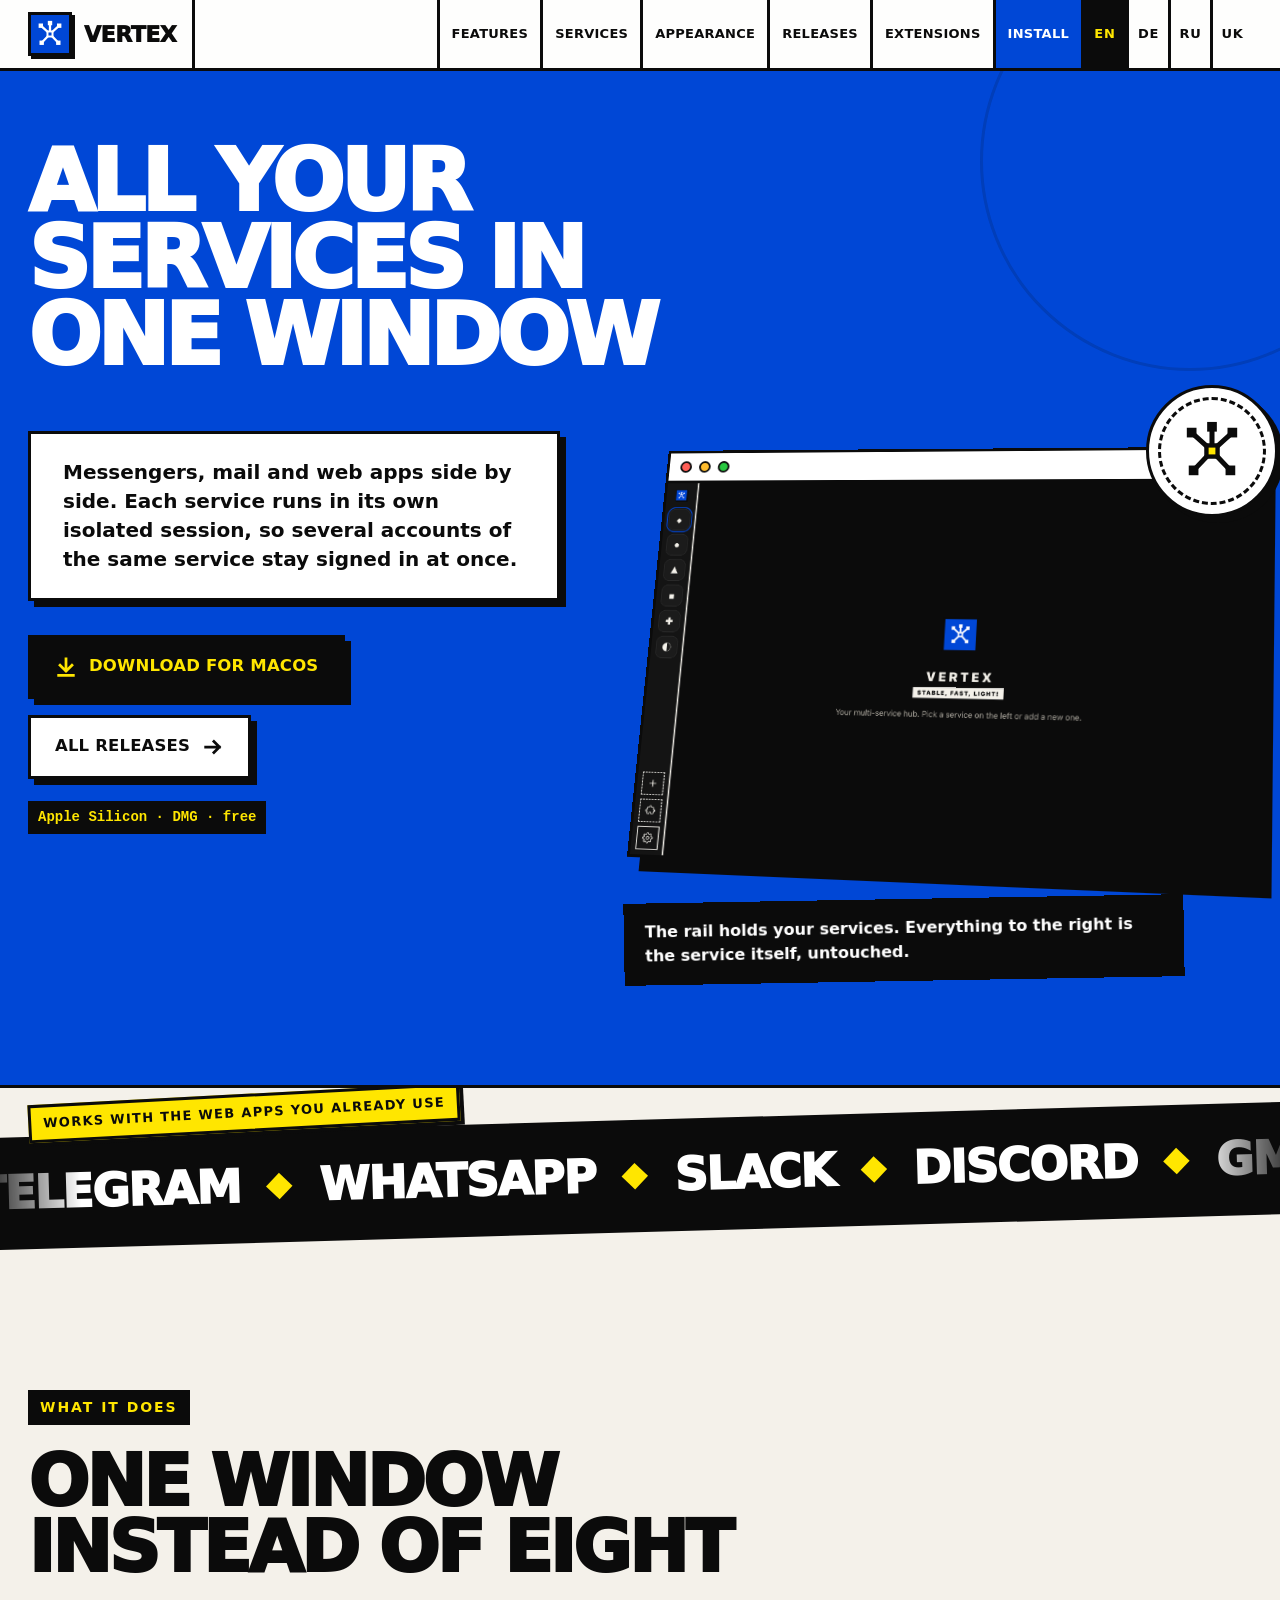
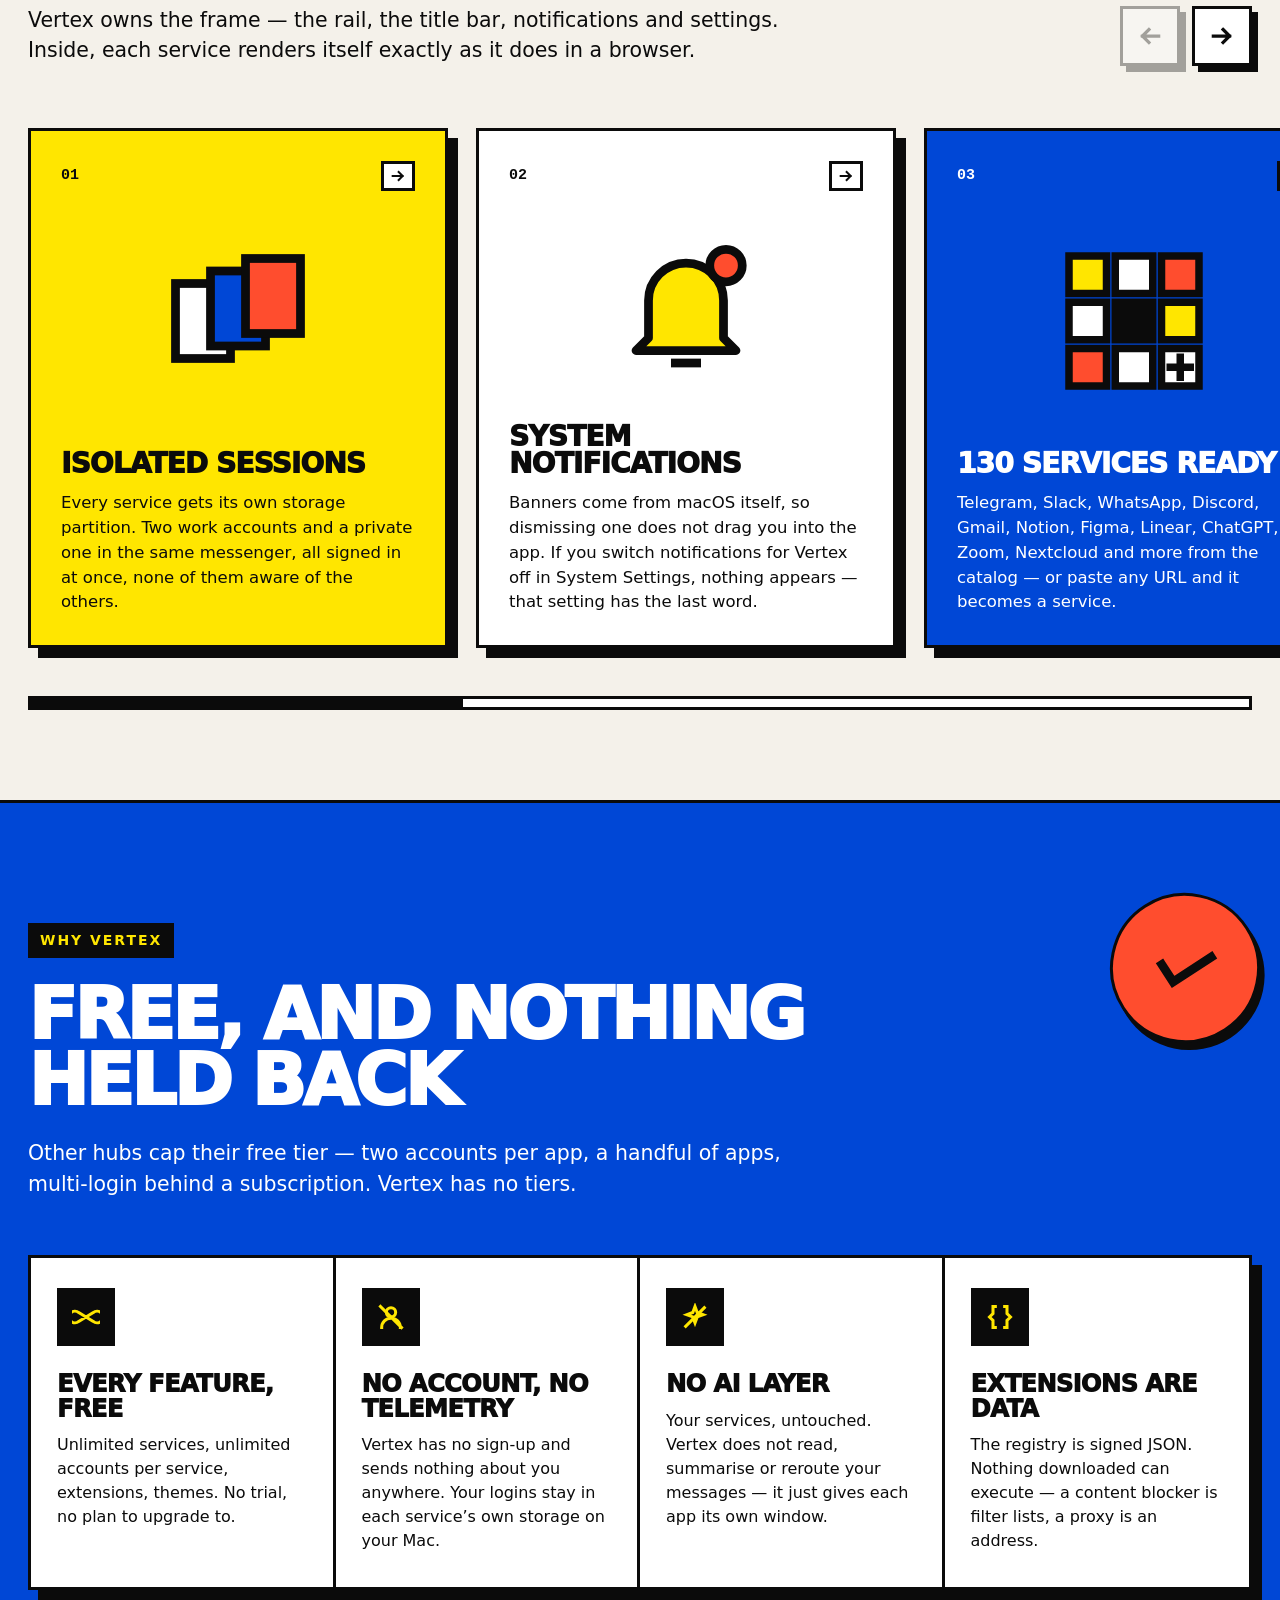
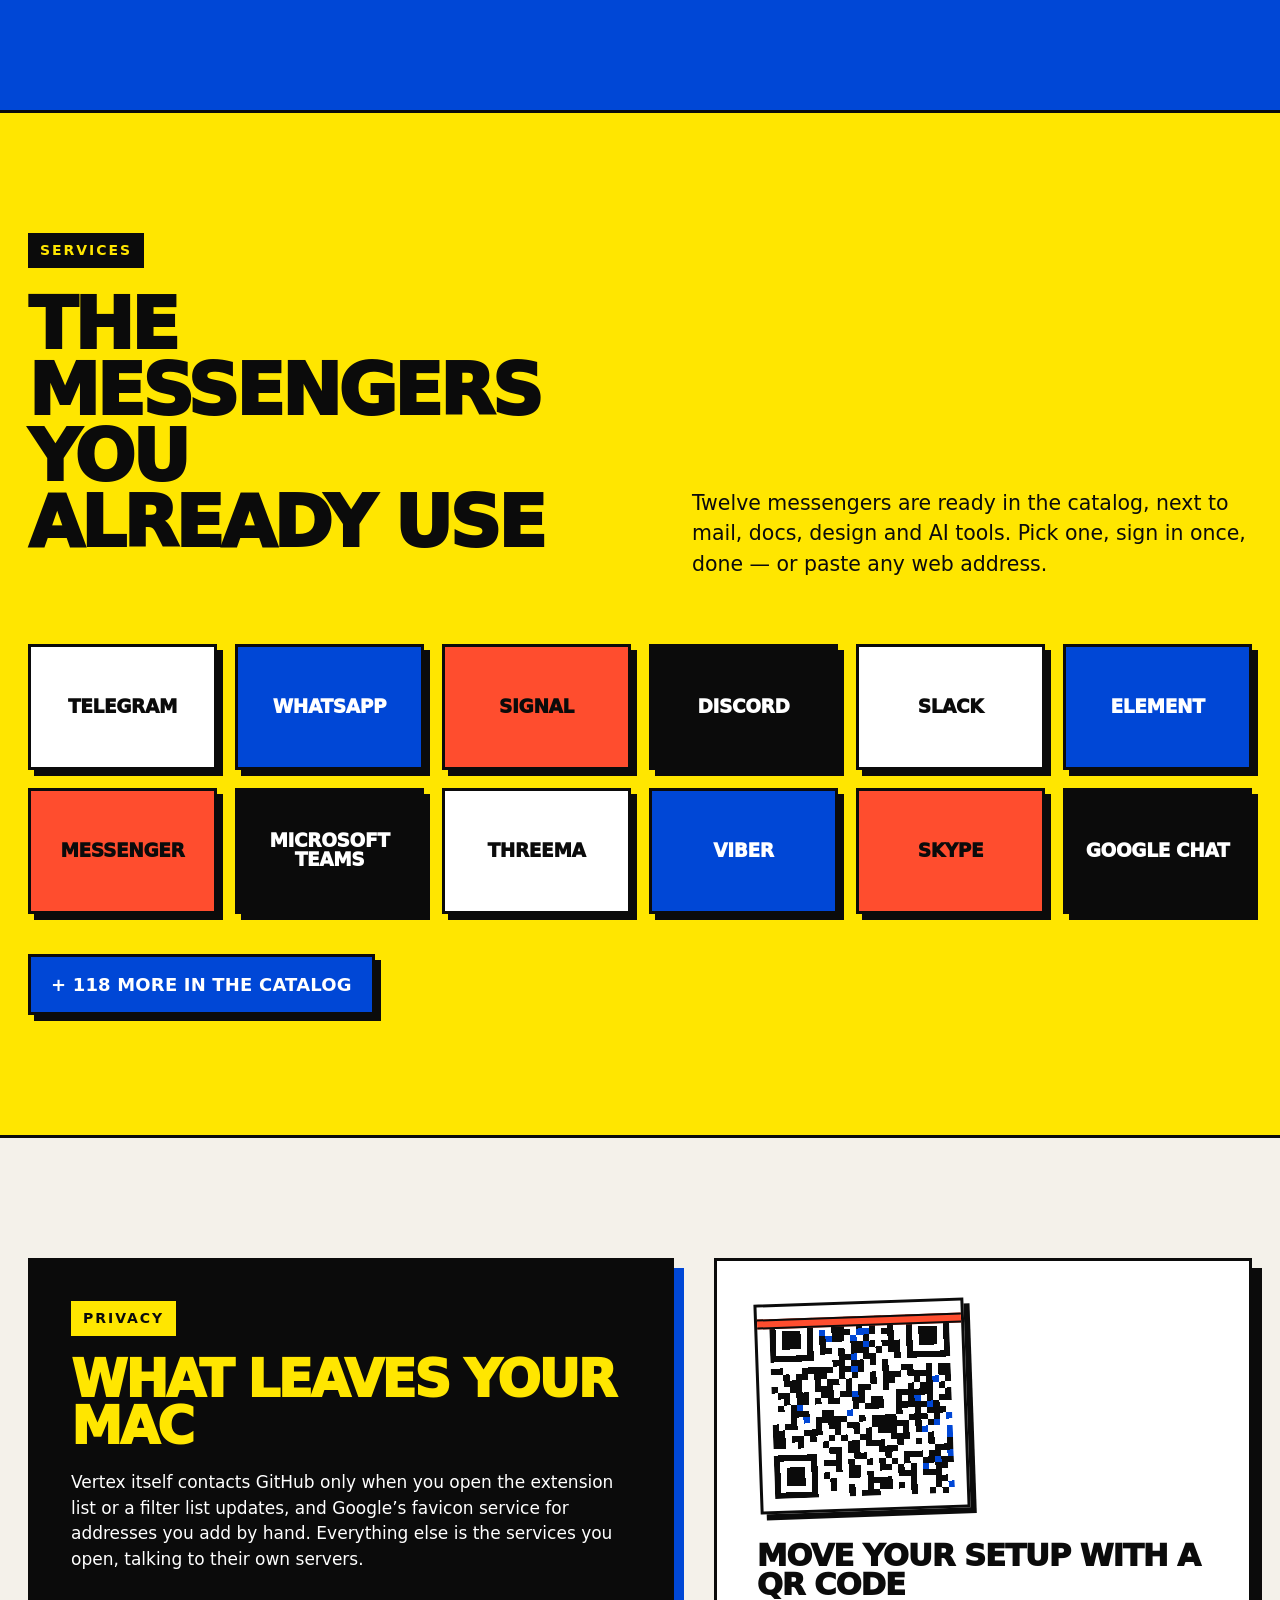
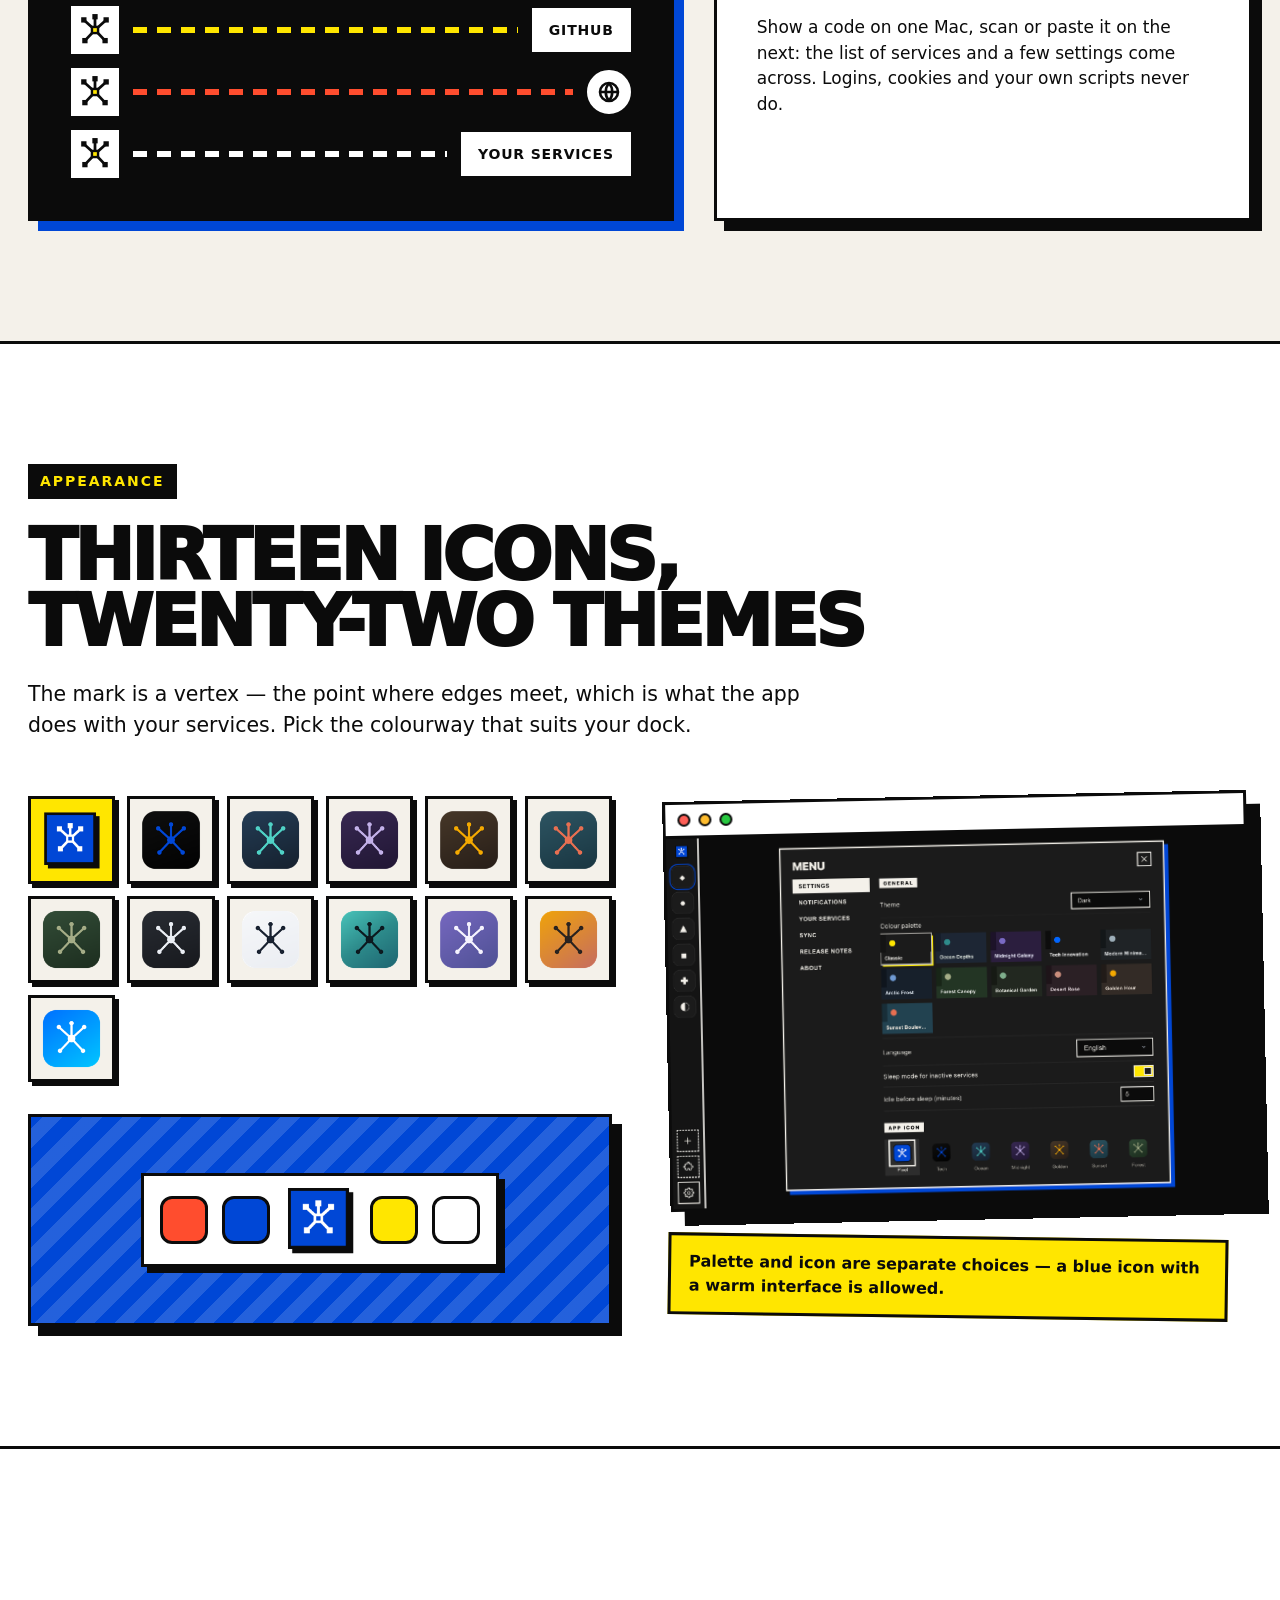
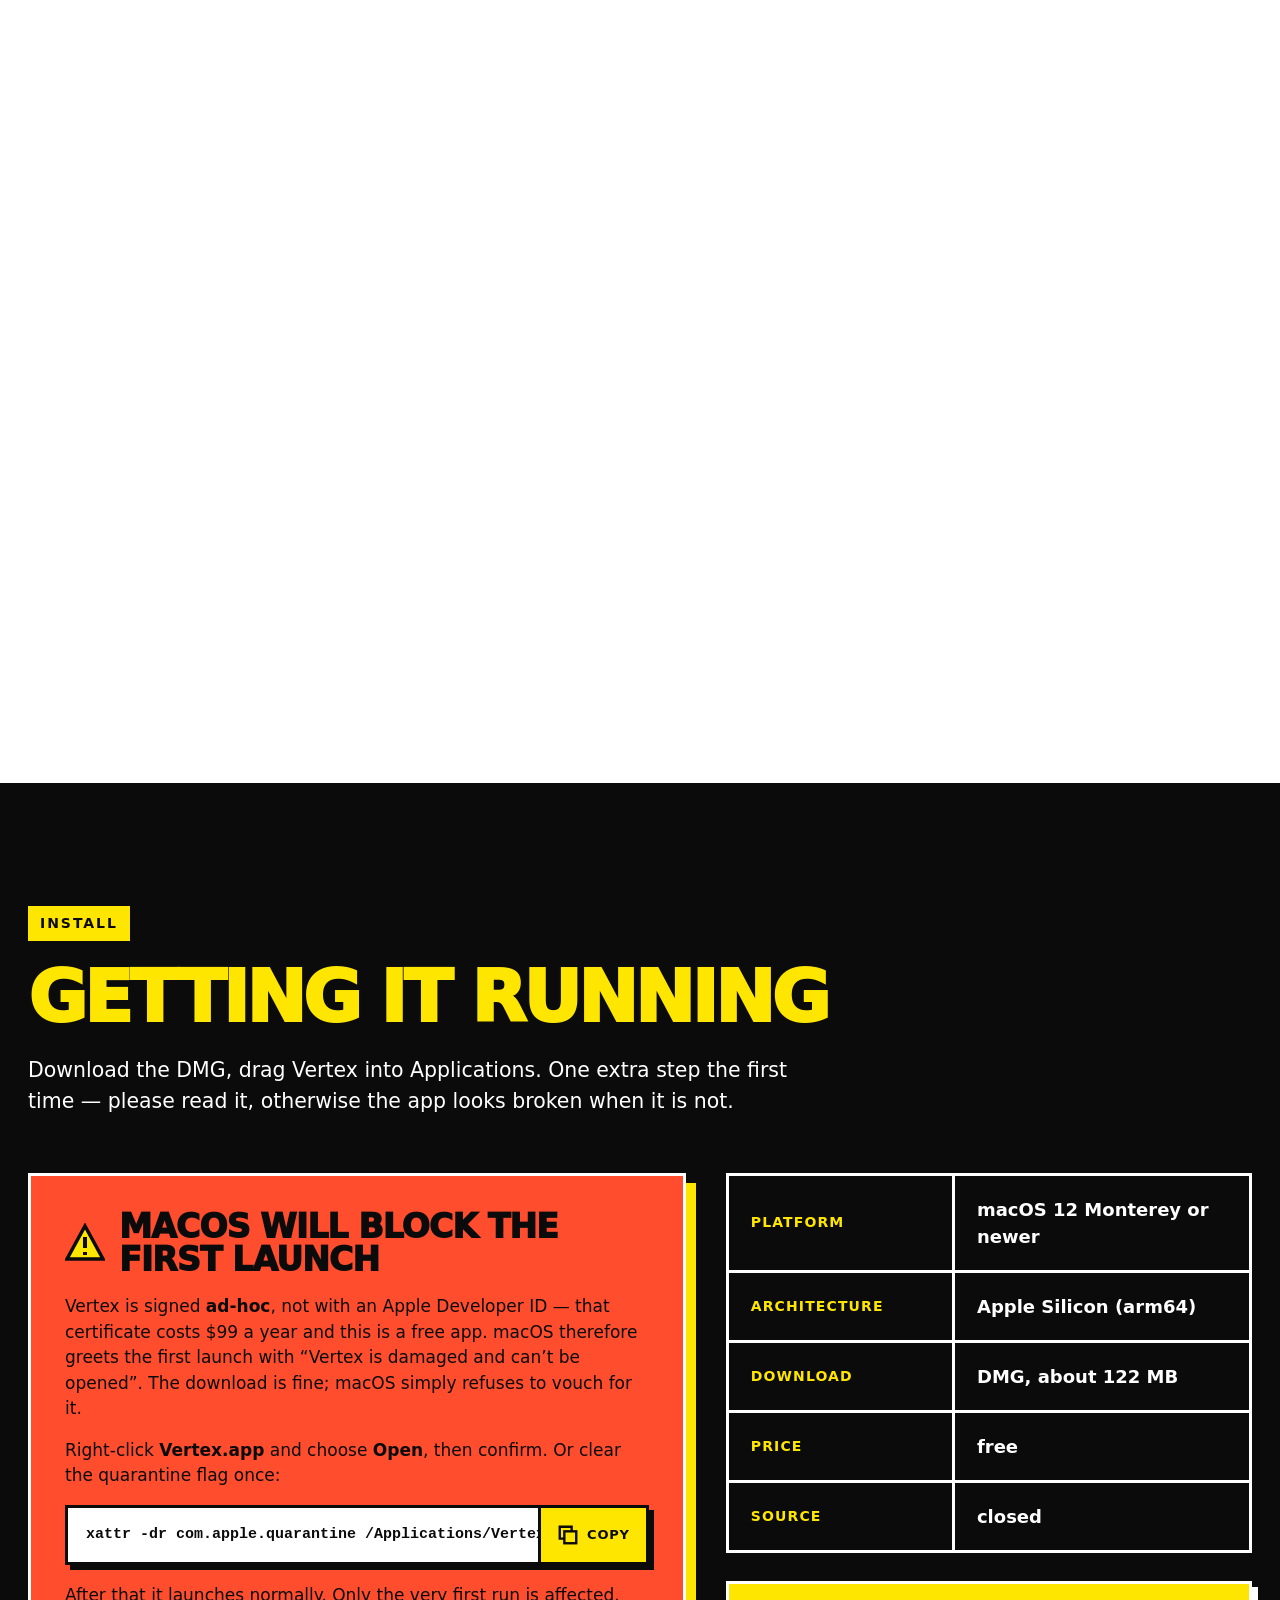
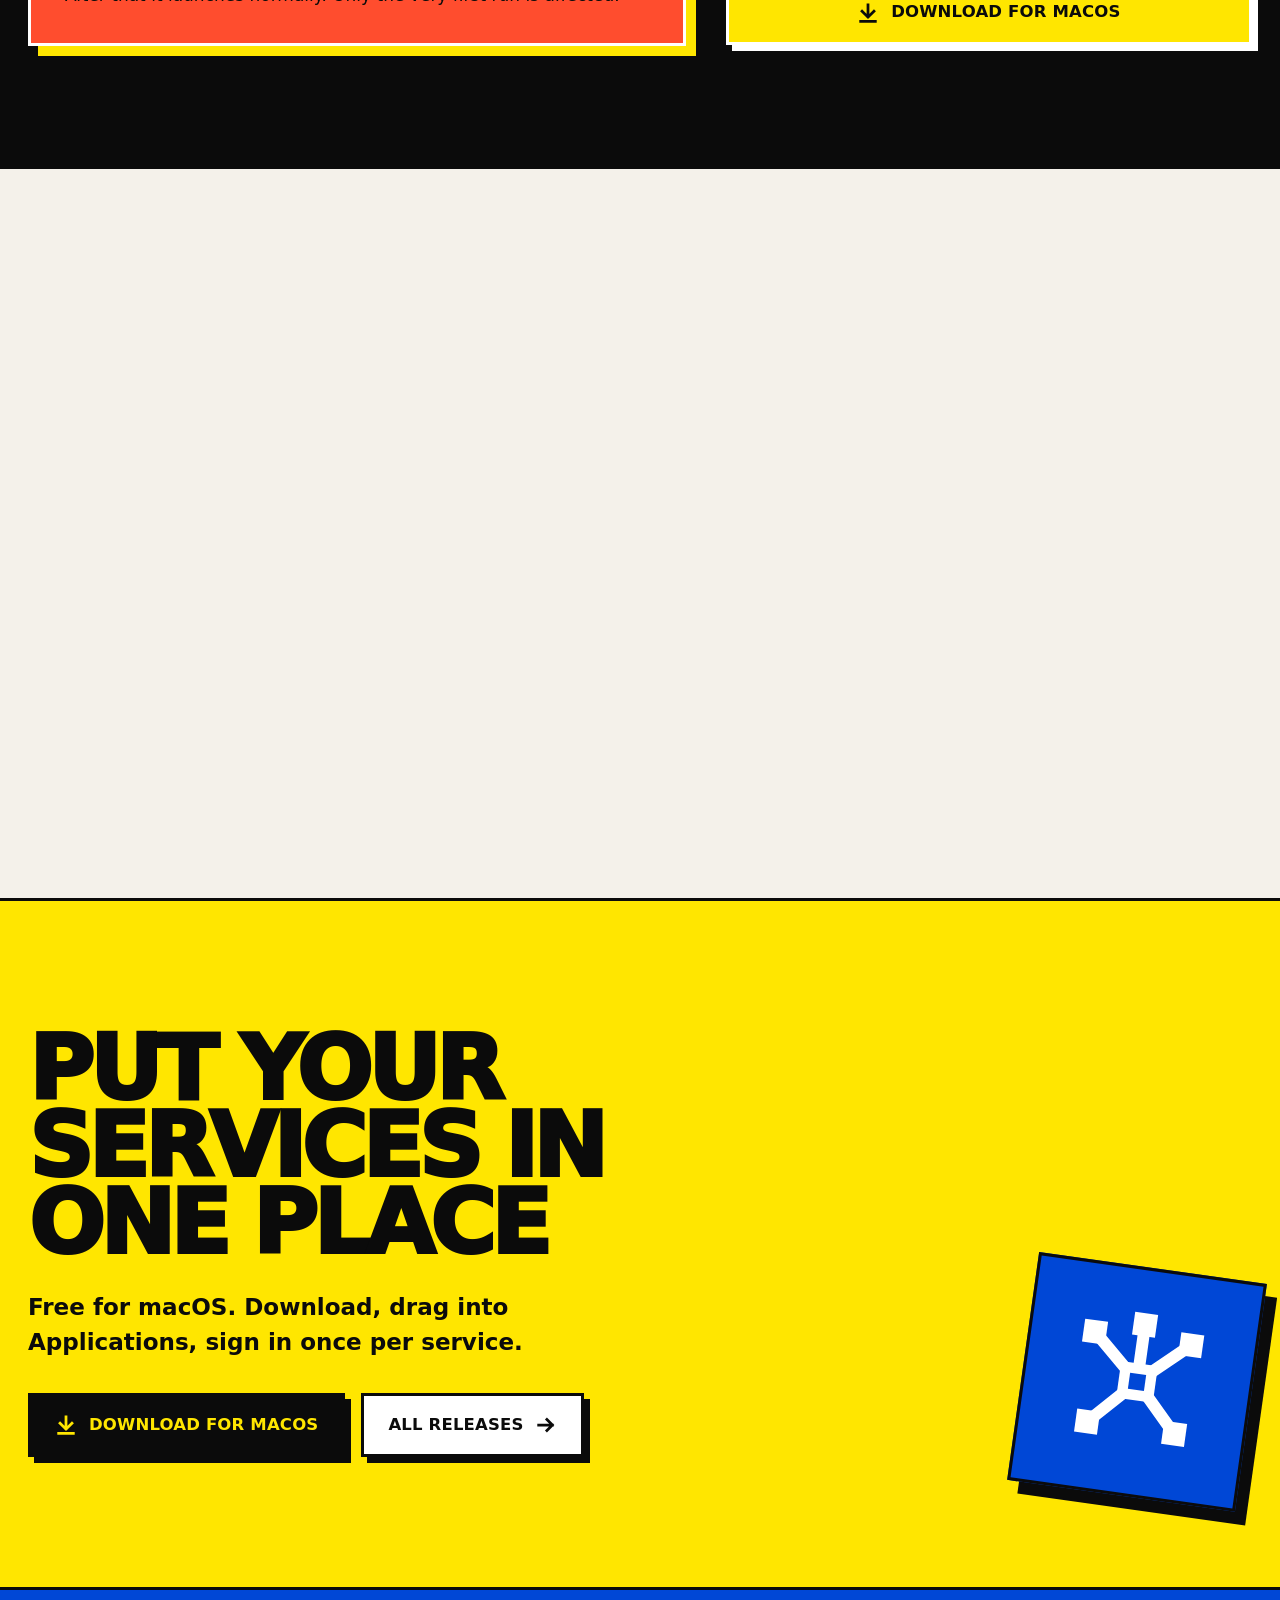
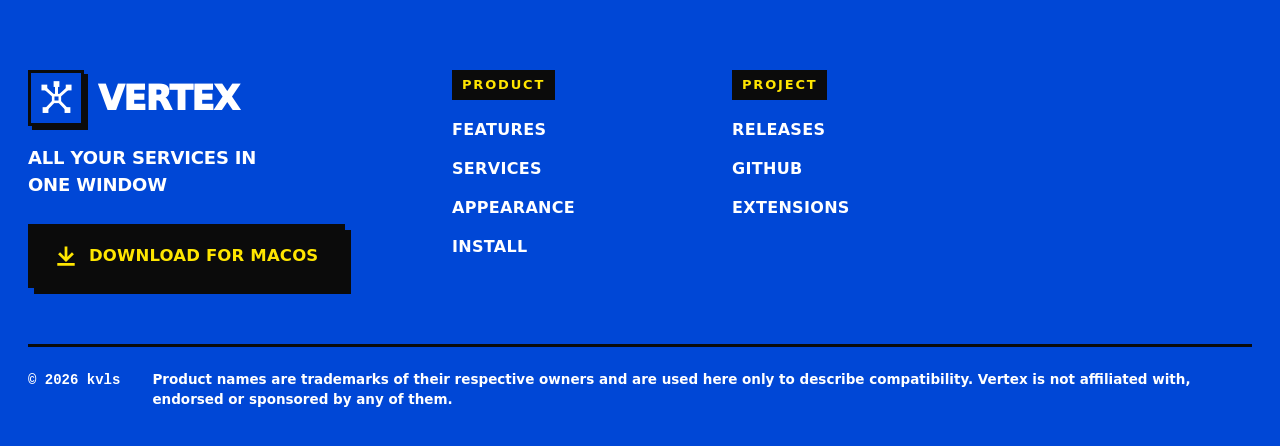
==== commit 6d57ab16: "Blue as the primary colour, new screenshots without third-party logos - Hero, page headers, Why and " ====
--- a/index.html
+++ b/index.html
@@ -5,14 +5,16 @@
 <meta name="viewport" content="width=device-width, initial-scale=1">
 <title>Vertex — All Your Services in One Window</title>
 <meta name="description" content="Vertex puts messengers, mail and web apps into one macOS window, each service in its own isolated session.">
-<link rel="icon" href="assets/icons/pixel.png">
+<link rel="icon" href="assets/favicon.svg" type="image/svg+xml">
+<link rel="icon" href="assets/favicon-32.png" sizes="32x32">
+<link rel="apple-touch-icon" href="assets/apple-touch-icon.png">
 <link rel="stylesheet" href="assets/style.css">
 </head>
 <body>
 
 <header class="nav">
   <div class="wrap nav-in">
-    <a class="logo" href="#main"><span class="mk"><img src="assets/mark.svg" alt="" width="34" height="34"></span>VERTEX</a>
+    <a class="logo" href="#main"><span class="mk"><img src="assets/mark-white.svg" alt="" width="34" height="34"></span>VERTEX</a>
     <button class="burger" id="burger" aria-label="Menu" aria-expanded="false"><i></i></button>
     <nav class="links" id="links">
       <a href="#features" data-t="nav.features">Features</a>
@@ -42,7 +44,7 @@
       </div>
       <figure class="shot">
         <div class="sticker" aria-hidden="true" data-anim><img src="assets/mark.svg" alt=""></div>
-        <div class="tilt" id="tilt"><div class="frame"><div class="frame-bar" aria-hidden="true"><i></i><i></i><i></i></div><img src="assets/shot-home-en.png" alt="Vertex home screen with the service rail" width="2000" height="1333" fetchpriority="high"></div></div>
+        <div class="tilt" id="tilt"><div class="frame"><div class="frame-bar" aria-hidden="true"><i></i><i></i><i></i></div><img src="assets/shot-home.png" alt="Vertex home screen with the service rail" width="2000" height="1280" fetchpriority="high"></div></div>
         <figcaption class="cap" data-t="shot.home">The rail holds your services. Everything to the right is the service itself, untouched.</figcaption>
       </figure>
     </div>
@@ -180,7 +182,7 @@
         <div class="preview" id="preview" aria-hidden="true"><div class="dock"><i style="--c:#ff4d2e"></i><i style="--c:#0047d6"></i><img id="pvIcon" src="assets/icons/pixel.png" alt="" loading="lazy" decoding="async"><i style="--c:#ffe600"></i><i style="--c:#fff"></i></div></div>
       </div>
       <figure class="rv">
-        <div class="frame"><div class="frame-bar" aria-hidden="true"><i></i><i></i><i></i></div><img src="assets/shot-settings-en.png" alt="Vertex settings with palettes and app icons" width="2000" height="1333" loading="lazy"></div>
+        <div class="frame"><div class="frame-bar" aria-hidden="true"><i></i><i></i><i></i></div><img src="assets/shot-settings.png" alt="Vertex settings with palettes and app icons" width="2000" height="1280" loading="lazy"></div>
         <figcaption class="cap" data-t="shot.settings">Palette and icon are separate choices — a blue icon with a warm interface is allowed.</figcaption>
       </figure>
     </div>
@@ -262,11 +264,11 @@
       <h2 data-t="final.title">Put your services in one place</h2>
       <p data-t="final.lede">Free for macOS. Download, drag into Applications, sign in once per service.</p>
       <div class="ctas">
-        <a class="btn y" data-dl href="https://github.com/kvlsx/vertex-releases/releases/latest"><svg viewBox="0 0 24 24" fill="none" stroke="currentColor" stroke-width="3" stroke-linecap="square"><path d="M12 3v13M5.5 10 12 16.5 18.5 10M4 21h16"/></svg><span data-t="cta.download">Download for macOS</span></a>
+        <a class="btn" data-dl href="https://github.com/kvlsx/vertex-releases/releases/latest"><svg viewBox="0 0 24 24" fill="none" stroke="currentColor" stroke-width="3" stroke-linecap="square"><path d="M12 3v13M5.5 10 12 16.5 18.5 10M4 21h16"/></svg><span data-t="cta.download">Download for macOS</span></a>
         <a class="btn w" href="releases.html"><span data-t="cta.all">All Releases</span><svg viewBox="0 0 24 24" fill="none" stroke="currentColor" stroke-width="3" stroke-linecap="square" aria-hidden="true"><path d="M4 12h15M13 6l6 6-6 6"/></svg></a>
       </div>
     </div>
-    <div class="final-ico" aria-hidden="true"><img src="assets/mark.svg" alt="" width="200" height="200" loading="lazy"></div>
+    <div class="final-ico" aria-hidden="true"><img src="assets/mark-white.svg" alt="" width="200" height="200" loading="lazy"></div>
   </div>
 </section>
 </main>
@@ -275,7 +277,7 @@
   <div class="wrap">
     <div class="foot-grid">
       <div class="foot-brand">
-        <a class="foot-logo" href="index.html"><span class="mk"><img src="assets/mark.svg" alt="" width="40" height="40"></span>VERTEX</a>
+        <a class="foot-logo" href="index.html"><span class="mk"><img src="assets/mark-white.svg" alt="" width="40" height="40"></span>VERTEX</a>
         <p data-t="hero.claim">All your services in one window</p>
         <a class="btn" data-dl href="https://github.com/kvlsx/vertex-releases/releases/latest"><svg viewBox="0 0 24 24" fill="none" stroke="currentColor" stroke-width="3" stroke-linecap="square" aria-hidden="true"><path d="M12 3v13M5.5 10 12 16.5 18.5 10M4 21h16"/></svg><span data-t="cta.download">Download for macOS</span></a>
       </div>
--- a/assets/style.css
+++ b/assets/style.css
@@ -22,7 +22,7 @@
 strong{font-weight:850}
 .wrap{width:min(1320px,100% - 56px);margin-inline:auto}
 :focus-visible{outline:3px solid var(--k);outline-offset:4px}
-.svc :focus-visible,.inst :focus-visible,.final :focus-visible,.pbox :focus-visible,.panel.c-k :focus-visible,.links a.hl:focus-visible,.lang button[aria-pressed="true"]:focus-visible,.btn:not(.w):not(.y):focus-visible{outline-color:var(--y)}
+.hero :focus-visible,.sub-hero :focus-visible,.why :focus-visible,footer :focus-visible,.inst :focus-visible,.pbox :focus-visible,.panel.c-k :focus-visible,.links a.hl:focus-visible,.lang button[aria-pressed="true"]:focus-visible,.btn:not(.w):not(.y):focus-visible{outline-color:var(--y)}
 .qa summary:focus-visible{outline-offset:-5px}
 .sr-only{position:absolute;width:1px;height:1px;padding:0;margin:-1px;overflow:hidden;clip:rect(0 0 0 0);white-space:nowrap;border:0}
 ::selection{background:var(--k);color:var(--y)}
@@ -60,12 +60,12 @@
 .burger i{position:relative}
 
 /* Hero */
-.hero{background:var(--y);border-bottom:var(--bd);position:relative;overflow:hidden}
+.hero{background:var(--b);color:var(--w);border-bottom:var(--bd);position:relative;overflow:hidden}
 .hero .wrap{padding:72px 0 104px}
 .hero h1{font-size:clamp(48px,6.7vw,96px);line-height:.9;font-weight:950;letter-spacing:-.05em;text-transform:uppercase;max-width:15ch;text-wrap:balance;animation:rise 1s var(--ease) both}
 @keyframes rise{from{opacity:0;transform:translateY(60px)}to{opacity:1;transform:none}}
 .hero-grid{display:grid;grid-template-columns:minmax(0,11fr) minmax(0,13fr);gap:64px;margin-top:56px;align-items:start}
-.tagbox{background:var(--w);border:var(--bd);box-shadow:var(--sh);padding:24px 32px;max-width:60ch;font-size:20px;line-height:1.45;font-weight:560;animation:rise 1s .12s var(--ease) both}
+.tagbox{background:var(--w);color:var(--k);border:var(--bd);box-shadow:var(--sh);padding:24px 32px;max-width:60ch;font-size:20px;line-height:1.45;font-weight:560;animation:rise 1s .12s var(--ease) both}
 .ctas{display:flex;flex-wrap:wrap;gap:16px;margin-top:34px;animation:rise 1s .2s var(--ease) both}
 .meta{display:inline-block;margin-top:22px;font-family:var(--mono);font-size:14px;font-weight:600;background:var(--k);color:var(--y);padding:6px 10px}
 .shot{position:relative;animation:rise 1.1s .25s var(--ease) both}
@@ -76,7 +76,7 @@
 .frame-bar i{width:13px;height:13px;border-radius:50%;border:2px solid var(--k)}
 .frame-bar i:nth-child(1){background:#ff5f57}.frame-bar i:nth-child(2){background:#febc2e}.frame-bar i:nth-child(3){background:#28c840}
 .cap{margin-top:30px;background:var(--k);color:var(--w);padding:14px 18px;font-weight:650;font-size:16px;border:var(--bd);max-width:560px;transform:rotate(-1deg)}
-.sticker{position:absolute;right:-26px;top:-46px;width:132px;height:132px;border-radius:50%;background:var(--w);border:var(--bd);box-shadow:var(--sh);display:grid;place-items:center;z-index:2}
+.sticker{color:var(--k);position:absolute;right:-26px;top:-46px;width:132px;height:132px;border-radius:50%;background:var(--w);border:var(--bd);box-shadow:var(--sh);display:grid;place-items:center;z-index:2}
 .sticker img{width:62px;height:62px}
 .sticker::before{content:"";position:absolute;inset:9px;border-radius:50%;border:3px dashed var(--k);animation:spin 14s linear infinite}
 @keyframes spin{to{transform:rotate(360deg)}}
@@ -134,21 +134,22 @@
 .panel .icons img{width:52px;height:52px;border:3px solid var(--k);border-radius:50%;background:var(--w)}
 
 /* Services */
-.svc{background:var(--b);color:var(--w);border-bottom:var(--bd);padding:120px 0}
-.svc .label{background:var(--y);color:var(--k)}
+.svc{background:var(--y);color:var(--k);border-bottom:var(--bd);padding:120px 0}
 .svc-top{display:grid;grid-template-columns:minmax(0,1.1fr) minmax(0,1fr);gap:48px;align-items:end}
 .svc-grid{display:grid;grid-template-columns:repeat(6,minmax(0,1fr));gap:18px;margin-top:64px}
 .tile{aspect-ratio:3/2;padding:10px;text-align:center;background:var(--w);border:var(--bd);box-shadow:var(--sh);display:grid;place-items:center;transition:transform .2s var(--ease),box-shadow .2s var(--ease),background .2s}
 .tile span{color:var(--k);font-weight:950;font-size:clamp(15px,1.45vw,21px);line-height:1;letter-spacing:-.02em;text-transform:uppercase;overflow-wrap:anywhere;transition:transform .35s var(--ease)}
-.tile.t1{background:var(--y)}
+.tile.t1{background:var(--b)}
+.tile.t1 span{color:var(--w)}
 .tile.t2{background:var(--r)}
 .tile.t3{background:var(--k)}
 .tile.t3 span{color:var(--w)}
-.tile:hover{transform:translate(-3px,-3px) rotate(-3deg);box-shadow:10px 10px 0 var(--k);background:var(--y)}
+.tile:hover{transform:translate(-3px,-3px) rotate(-3deg);box-shadow:10px 10px 0 var(--k);background:var(--b)}
+.tile:hover span{color:var(--w)}
 .tile:hover span{transform:scale(1.08)}
-.tile.t3:hover span{color:var(--k)}
+.tile.t3:hover span{color:var(--w)}
 .tile:nth-child(even):hover{transform:translate(-3px,-3px) rotate(3deg)}
-.more{display:inline-flex;margin-top:40px;background:var(--y);color:var(--k);border:var(--bd);box-shadow:var(--sh);padding:14px 20px;font-weight:900;font-size:18px;text-transform:uppercase;letter-spacing:.01em;transform:rotate(-1.5deg)}
+.more{display:inline-flex;margin-top:40px;background:var(--b);color:var(--w);border:var(--bd);box-shadow:var(--sh);padding:14px 20px;font-weight:900;font-size:18px;text-transform:uppercase;letter-spacing:.01em;transform:rotate(-1.5deg)}
 
 /* Appearance */
 .look{background:var(--w);border-bottom:var(--bd);padding:120px 0}
@@ -209,8 +210,8 @@
 .band-cap{position:absolute;left:max(28px,calc((100% - 1320px) / 2));top:6px;max-width:calc(100% - 64px);z-index:2;background:var(--y);border:var(--bd);box-shadow:4px 4px 0 var(--k);padding:6px 12px;font-weight:900;font-size:13px;letter-spacing:.1em;text-transform:uppercase;transform:rotate(-3deg)}
 
 /* Why */
-.why{background:var(--y);border-bottom:var(--bd);padding:120px 0;position:relative;overflow:hidden}
-.why-grid{display:grid;grid-template-columns:repeat(4,minmax(0,1fr));gap:0;margin-top:56px;border:var(--bd);background:var(--w);box-shadow:10px 10px 0 var(--k)}
+.why{background:var(--b);color:var(--w);border-bottom:var(--bd);padding:120px 0;position:relative;overflow:hidden}
+.why-grid{color:var(--k);display:grid;grid-template-columns:repeat(4,minmax(0,1fr));gap:0;margin-top:56px;border:var(--bd);background:var(--w);box-shadow:10px 10px 0 var(--k)}
 .wc{padding:30px 26px 34px;border-right:var(--bd);position:relative;transition:background .15s}
 .wc:last-child{border-right:0}
 .wc:hover{background:var(--k);color:var(--w)}
@@ -284,12 +285,12 @@
 @keyframes drop{from{opacity:0;transform:translateY(-8px)}to{opacity:1;transform:none}}
 
 /* Final CTA */
-.final{background:var(--b);color:var(--w);border-bottom:var(--bd);padding:130px 0;position:relative;overflow:hidden}
+.final{background:var(--y);color:var(--k);border-bottom:var(--bd);padding:130px 0;position:relative;overflow:hidden}
 .final h2{font-size:clamp(48px,7vw,104px);line-height:.86;font-weight:950;letter-spacing:-.055em;text-transform:uppercase;max-width:12ch;text-wrap:balance}
 .final p{font-size:clamp(19px,1.8vw,24px);font-weight:600;margin-top:28px;max-width:620px}
 .final .ctas{animation:none}
 .final .btn.w:hover,.final .btn.y:hover{box-shadow:8px 8px 0 var(--k)}
-.final-ico{display:grid;place-items:center;aspect-ratio:1;padding:clamp(18px,3vw,40px);position:absolute;right:max(28px,calc((100% - 1320px) / 2));bottom:90px;width:clamp(120px,18vw,260px);border:var(--bd);box-shadow:12px 12px 0 var(--k);background:var(--y);transform:rotate(8deg);transition:transform .4s var(--ease)}
+.final-ico{display:grid;place-items:center;aspect-ratio:1;padding:clamp(18px,3vw,40px);position:absolute;right:max(28px,calc((100% - 1320px) / 2));bottom:90px;width:clamp(120px,18vw,260px);border:var(--bd);box-shadow:12px 12px 0 var(--k);background:var(--b);transform:rotate(8deg);transition:transform .4s var(--ease)}
 .final-ico img{width:100%;height:100%}
 .final-ico:hover{transform:rotate(0) scale(1.03)}
 .copy{width:auto;padding:0 16px;gap:8px;display:flex;align-items:center;font-weight:900;font-size:13px;letter-spacing:.06em;text-transform:uppercase}
@@ -394,7 +395,7 @@
 
 /* Subpages: releases, imprint, privacy */
 .links a[aria-current="page"]{background:var(--k);color:var(--y)}
-.sub-hero{background:var(--y);border-bottom:var(--bd);padding:96px 0 80px}
+.sub-hero{background:var(--b);color:var(--w);border-bottom:var(--bd);padding:96px 0 80px}
 .sub-hero .h2{font-size:clamp(34px,7vw,96px);margin-top:28px;hyphens:auto;overflow-wrap:anywhere}
 .rel{padding:80px 0 120px;border-bottom:var(--bd)}
 .rel-hint{display:inline-block;margin-bottom:28px;border:var(--bd);background:var(--w);padding:8px 14px;font-weight:700;font-size:15px}
@@ -403,9 +404,9 @@
 .rel-state{font-family:var(--mono);font-weight:700;font-size:16px;padding:28px;border:var(--bd);background:var(--w);box-shadow:var(--sh)}
 .rel-state.err{display:flex;flex-wrap:wrap;gap:20px;align-items:center;justify-content:space-between;font-family:var(--sans)}
 .rc{background:var(--w);border:var(--bd);box-shadow:10px 10px 0 var(--k)}
-.rc.now{box-shadow:10px 10px 0 var(--b)}
+.rc.now{box-shadow:10px 10px 0 var(--y)}
 .rc-head{display:flex;flex-wrap:wrap;align-items:center;gap:16px 24px;padding:26px 28px;border-bottom:var(--bd)}
-.rc.now .rc-head{background:var(--y)}
+.rc.now .rc-head{background:var(--b);color:var(--w)}
 .rc-head>div{margin-right:auto}
 .rc-v{font-size:clamp(34px,4vw,52px);line-height:.95;font-weight:950;letter-spacing:-.04em}
 .rc-d{margin-top:8px;font-family:var(--mono);font-size:14px;font-weight:600}
@@ -430,22 +431,22 @@
 .legal-in li+li{margin-top:6px}
 .legal-in address{font-style:normal}
 .legal-in .todo{background:var(--y);border:2px solid var(--k);padding:0 6px;font-weight:800}
-.legal-note{display:inline-block;margin-top:24px;border:var(--bd);background:var(--w);padding:8px 14px;font-weight:700;font-size:15px}
+.legal-note{color:var(--k);display:inline-block;margin-top:24px;border:var(--bd);background:var(--w);padding:8px 14px;font-weight:700;font-size:15px}
 .legal-note[hidden]{display:none}
 @media (max-width:640px){
   .sub-hero{padding:64px 0 56px}
   .rel,.legal{padding:56px 0 84px}
   .rc-head,.rc-notes{padding:20px}
   .rc{box-shadow:7px 7px 0 var(--k)}
-  .rc.now{box-shadow:7px 7px 0 var(--b)}
+  .rc.now{box-shadow:7px 7px 0 var(--y)}
   .rc-head .btn{width:100%;justify-content:center}
 }
 
 /* Brand tile and footer */
-.mk{display:grid;place-items:center;flex:none;width:44px;height:44px;background:var(--y);border:var(--bd);box-shadow:3px 3px 0 var(--k);transition:width .25s,height .25s}
+.mk{display:grid;place-items:center;flex:none;width:44px;height:44px;background:var(--b);border:var(--bd);box-shadow:3px 3px 0 var(--k);transition:width .25s,height .25s}
 .mk img{width:74%;height:74%}
 .nav.small .logo .mk{width:36px;height:36px}
-footer{background:var(--y);padding:80px 0 36px}
+footer{background:var(--b);color:var(--w);padding:80px 0 36px}
 .foot-grid{display:grid;grid-template-columns:minmax(0,1.6fr) repeat(3,minmax(0,1fr));gap:40px}
 .foot-logo{display:inline-flex;align-items:center;gap:14px;font-size:34px;font-weight:950;letter-spacing:-.03em}
 .foot-logo .mk{width:56px;height:56px;box-shadow:4px 4px 0 var(--k)}
@@ -453,7 +454,7 @@
 .foot-col{display:flex;flex-direction:column;align-items:flex-start;gap:12px}
 .foot-col h3{font-size:13px;font-weight:900;letter-spacing:.14em;text-transform:uppercase;background:var(--k);color:var(--y);padding:5px 10px;margin-bottom:6px}
 .foot-col a{font-weight:800;font-size:16px;text-transform:uppercase;letter-spacing:.02em;border-bottom:3px solid transparent;transition:border-color .15s}
-.foot-col a:hover,.foot-col a[aria-current="page"]{border-bottom-color:var(--k)}
+.foot-col a:hover,.foot-col a[aria-current="page"]{border-bottom-color:var(--y)}
 .foot-bottom{display:flex;flex-wrap:wrap;gap:12px 32px;align-items:baseline;margin-top:56px;padding-top:22px;border-top:var(--bd)}
 .copy-r{font-family:var(--mono);font-weight:800;font-size:14px}
 .foot-bottom .tm{flex:1;min-width:260px;font-size:13.5px;line-height:1.5;font-weight:600}
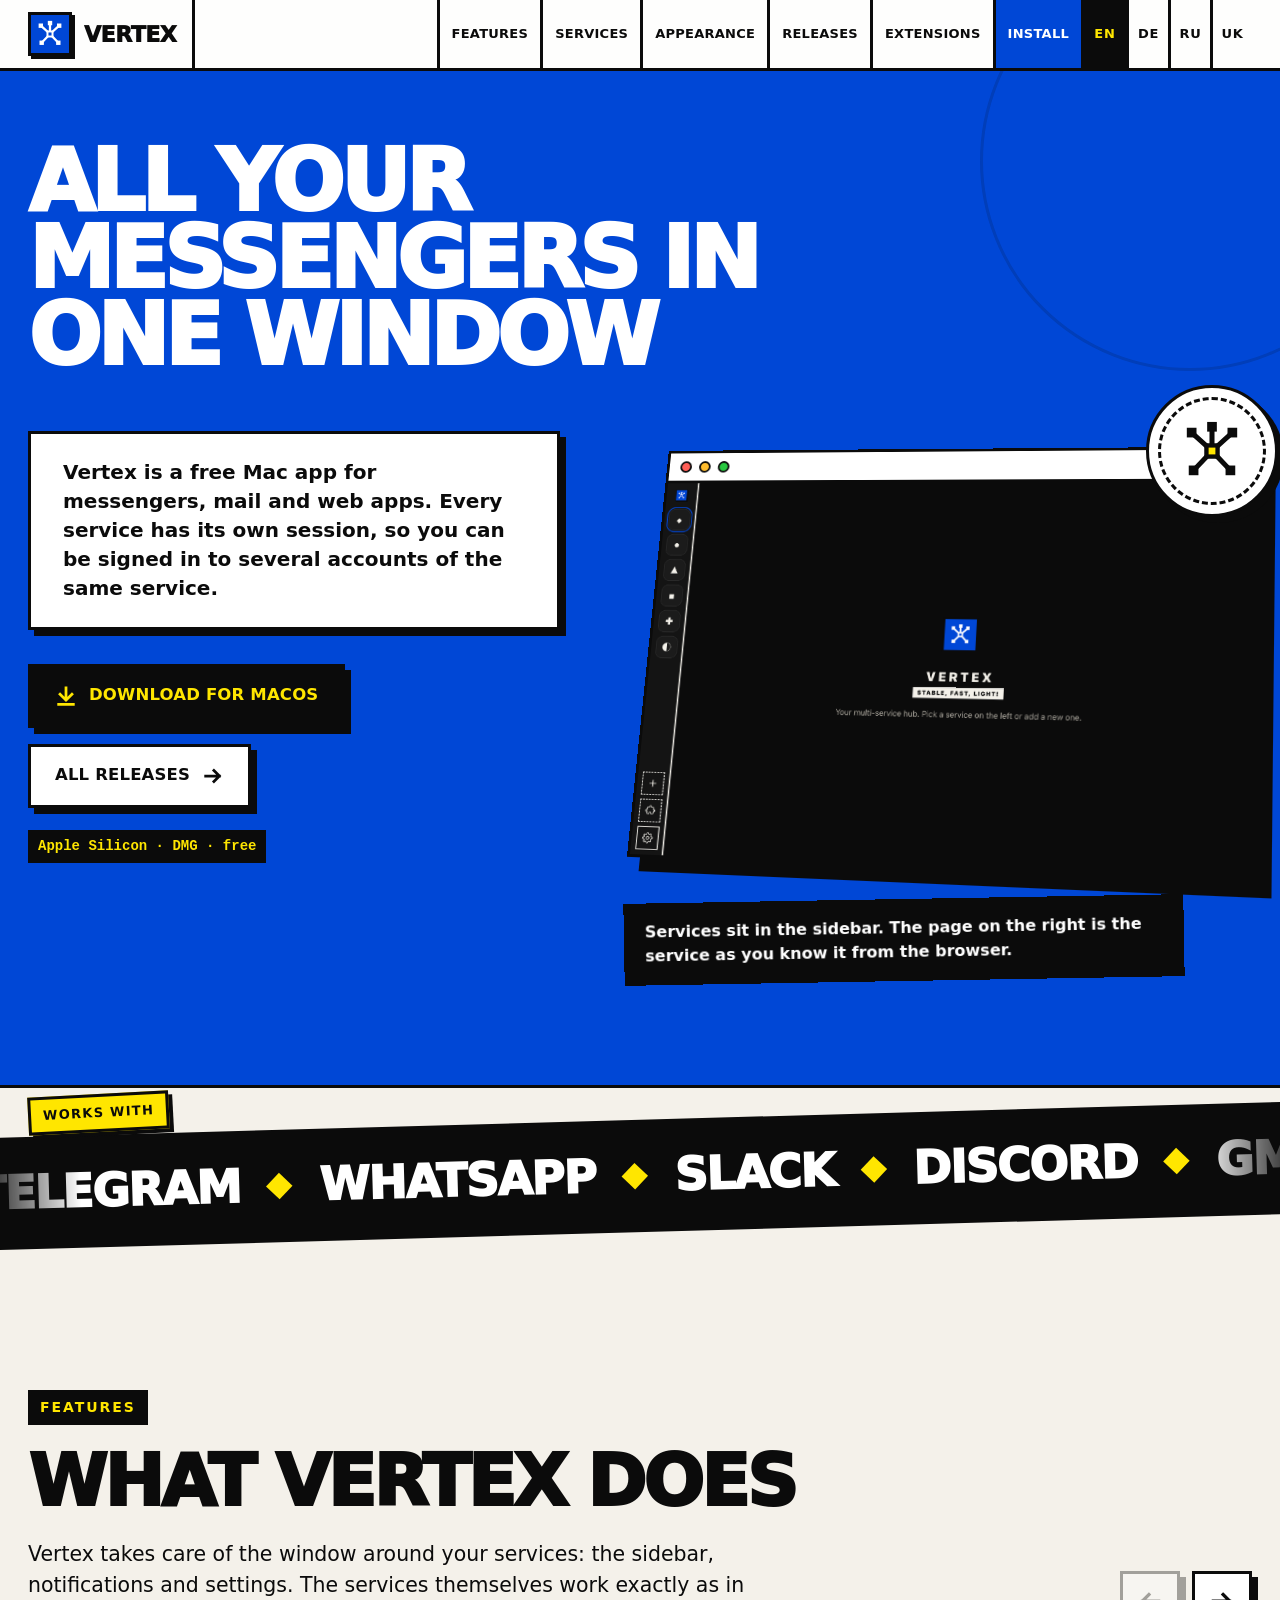
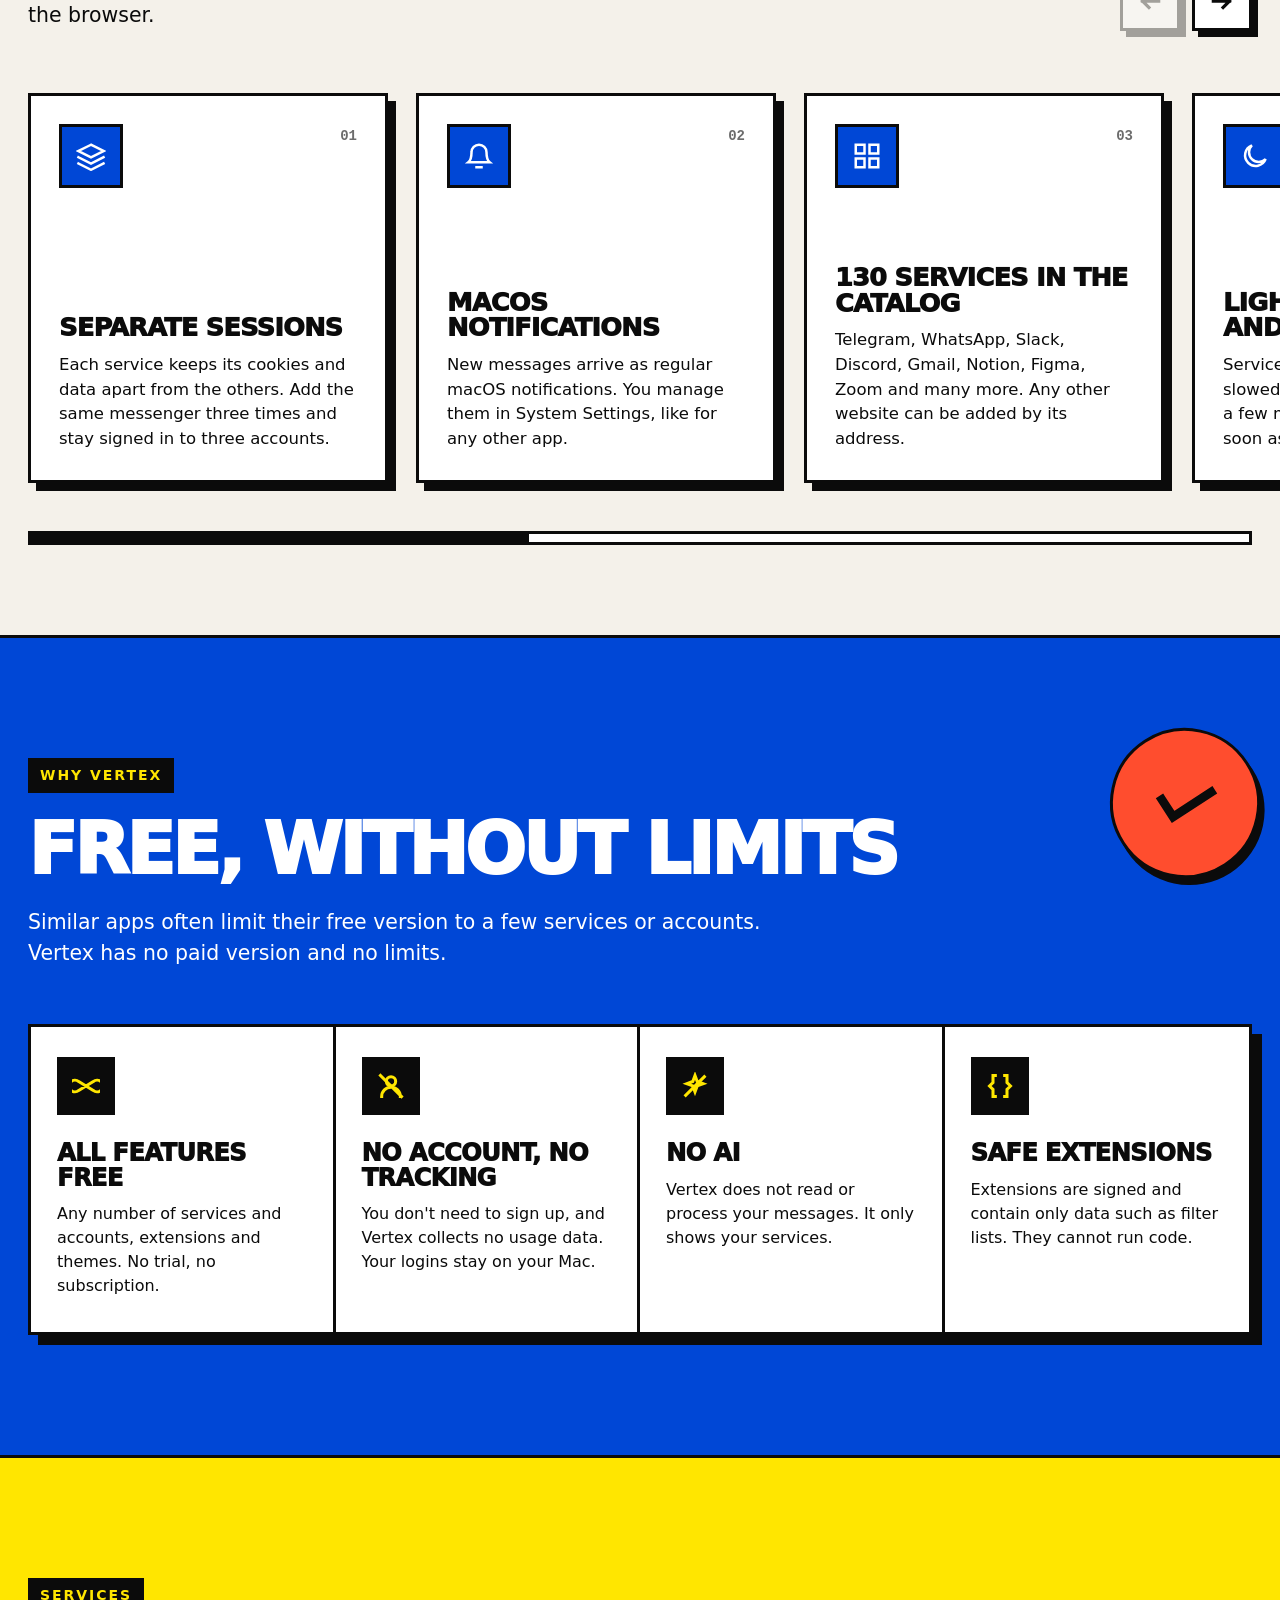
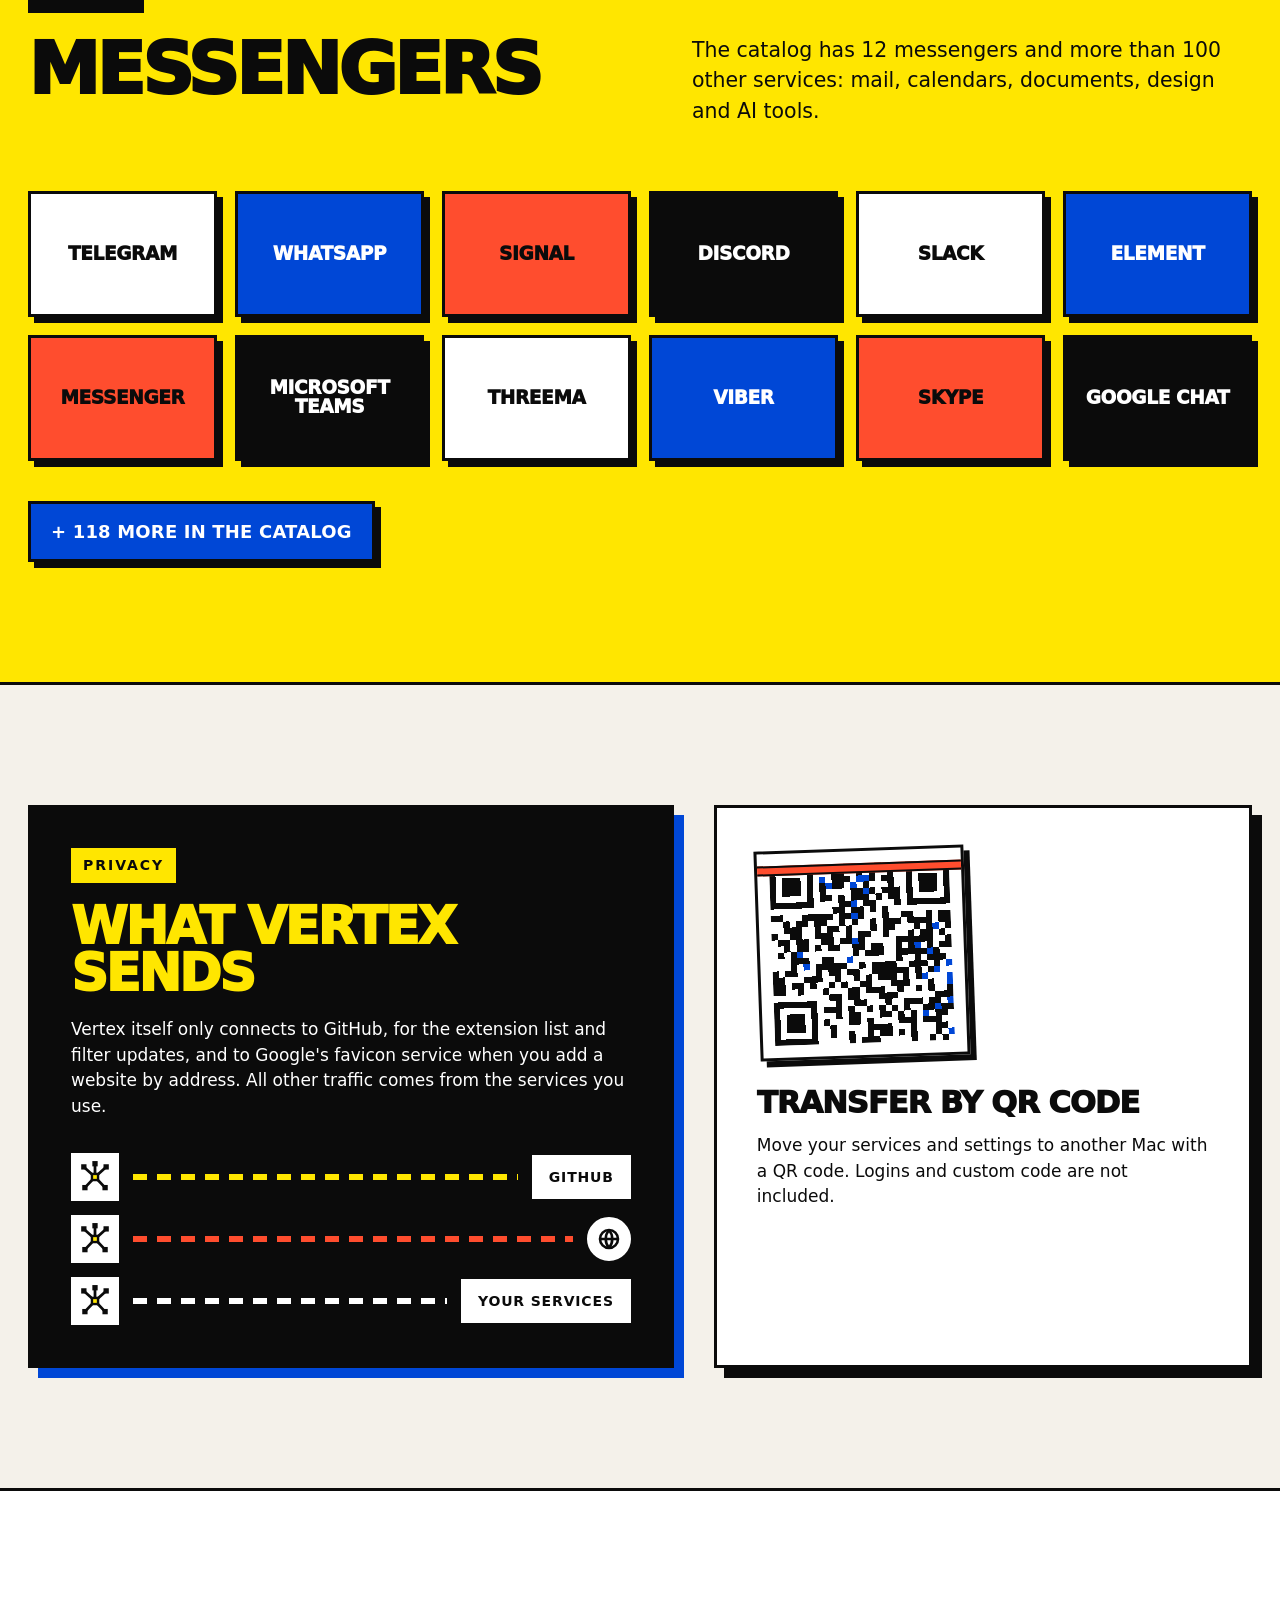
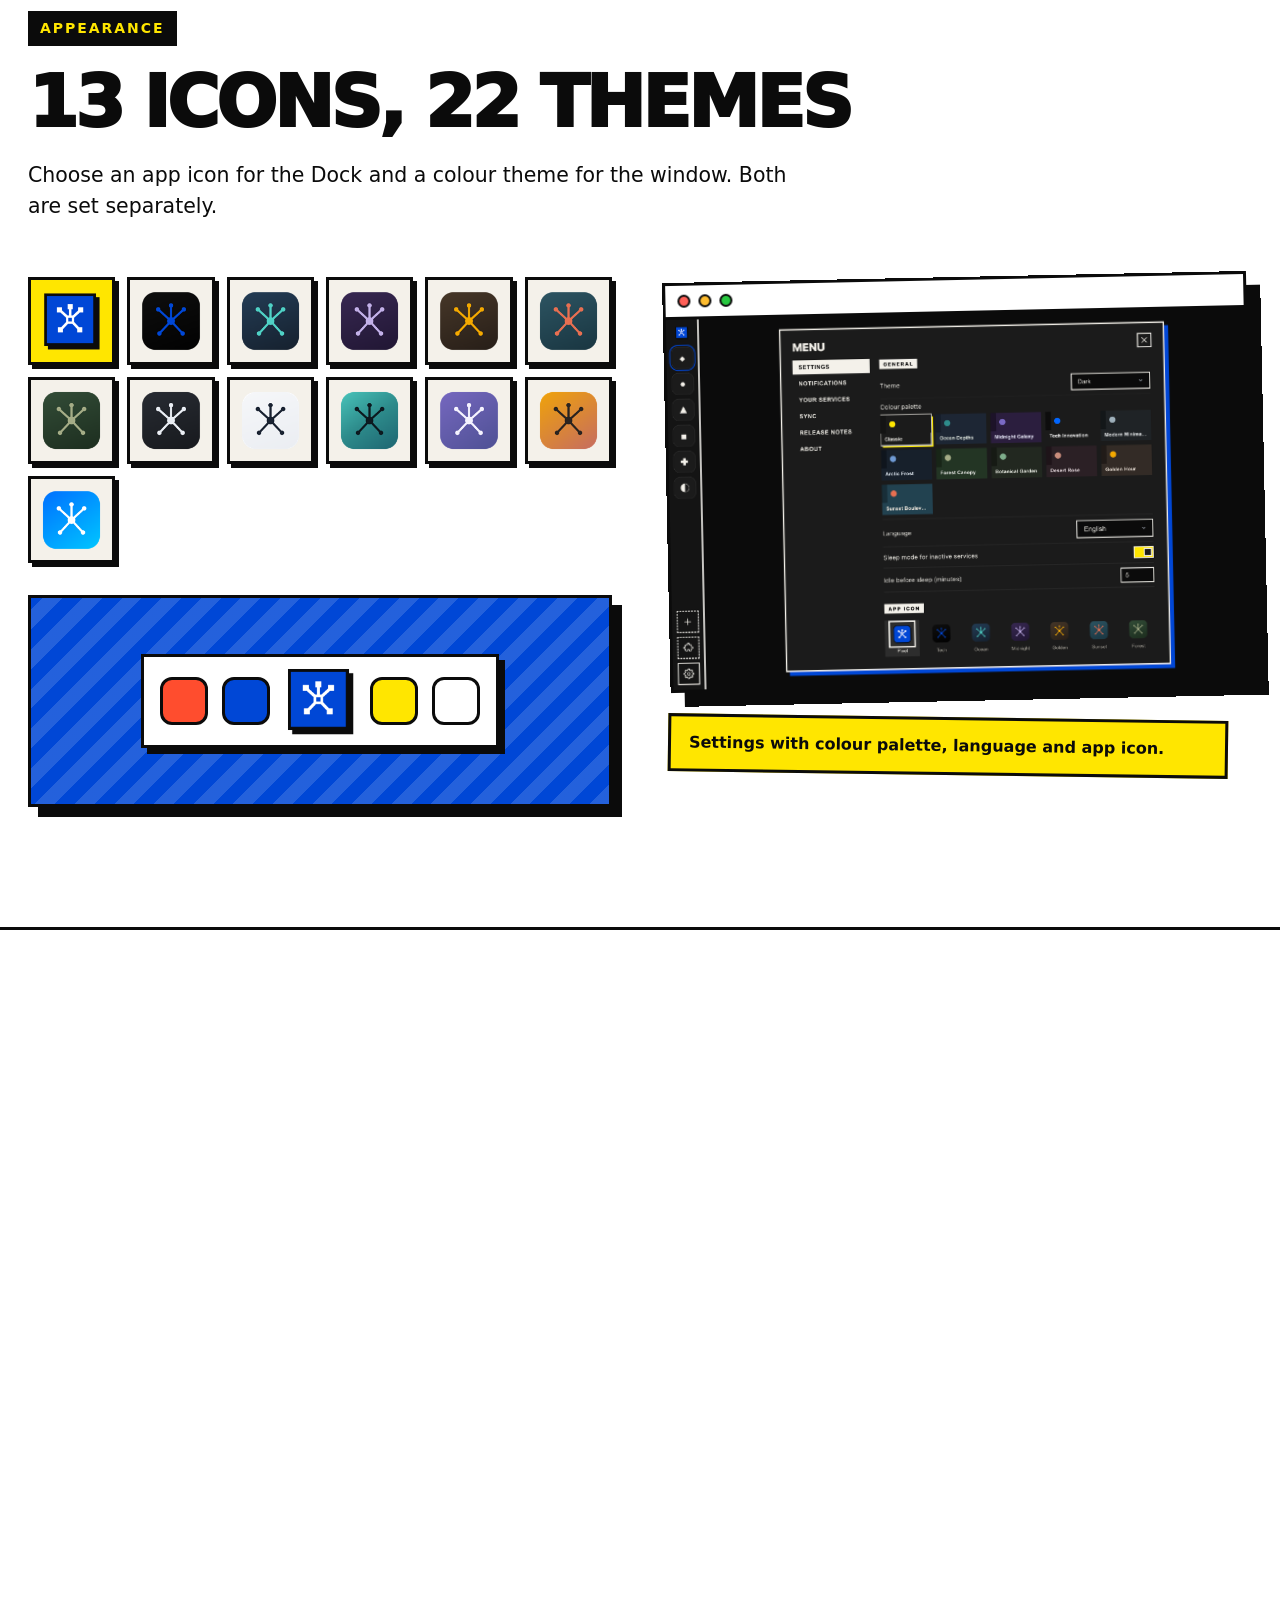
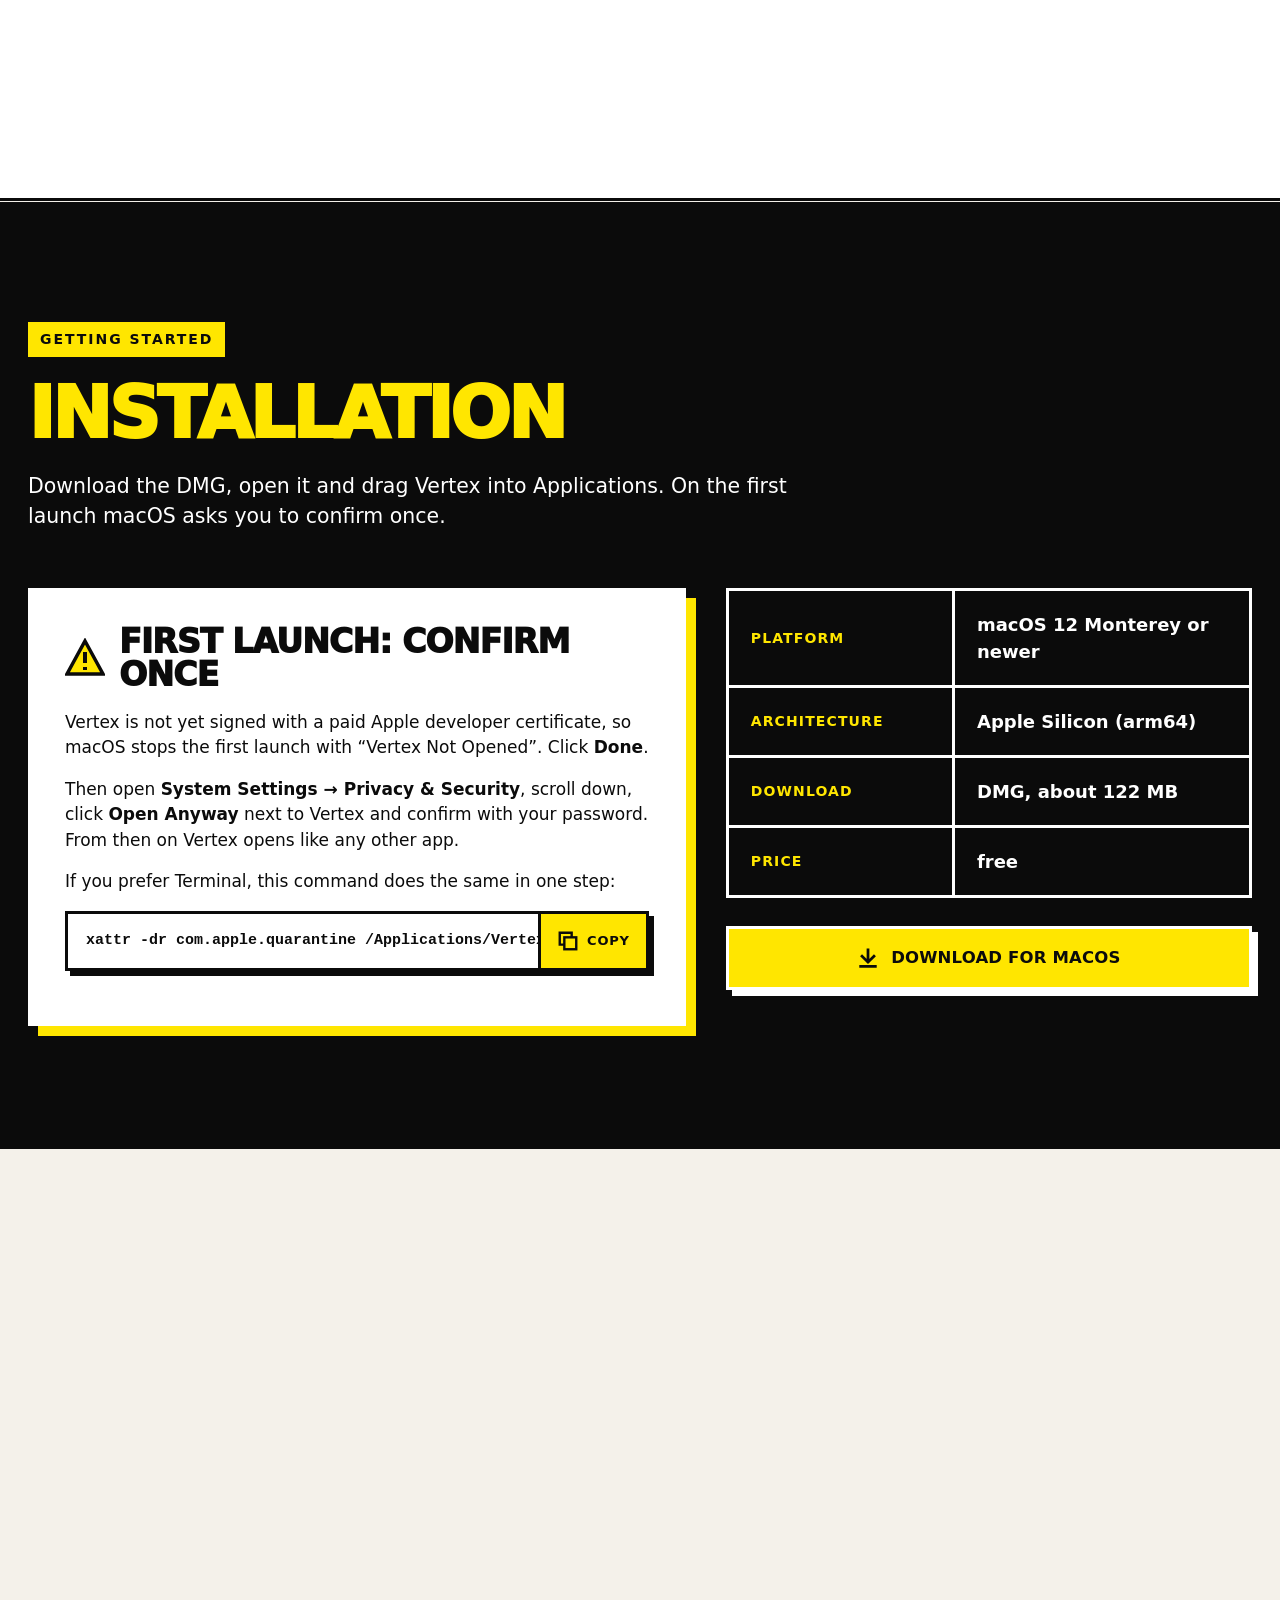
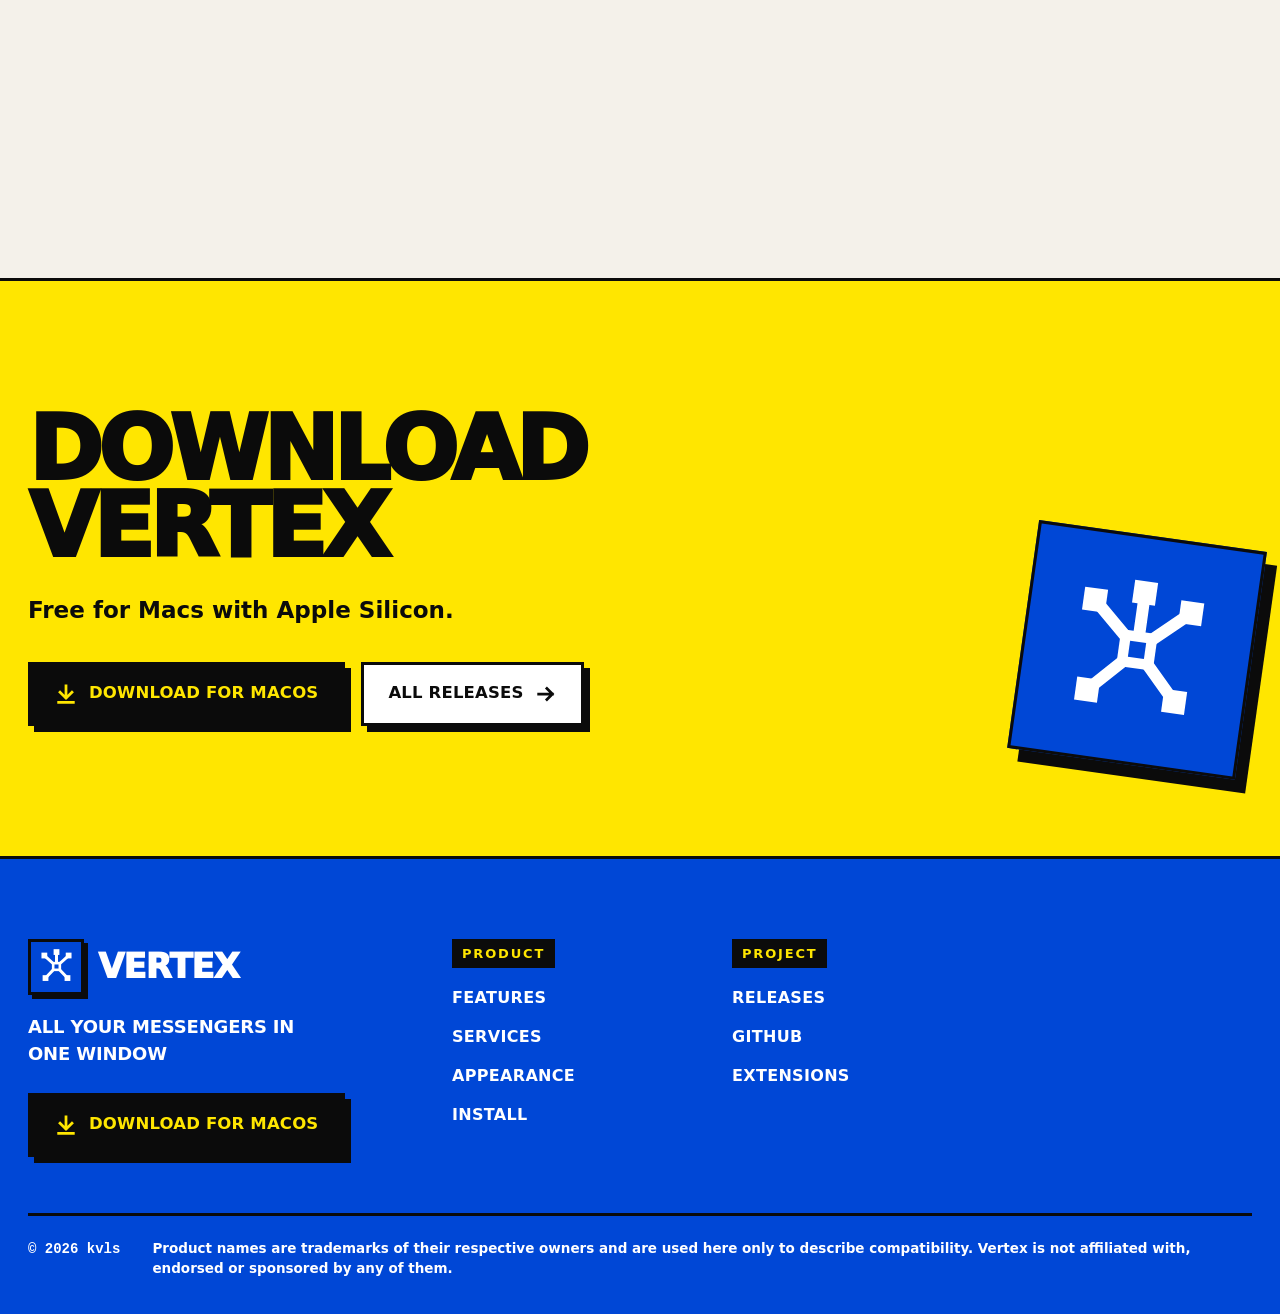
==== commit 0603e4b5: "Plain copy, calmer feature cards, correct install steps, SEO - Rewrote all texts in four languages w" ====
--- a/index.html
+++ b/index.html
@@ -3,8 +3,25 @@
 <head>
 <meta charset="utf-8">
 <meta name="viewport" content="width=device-width, initial-scale=1">
-<title>Vertex — All Your Services in One Window</title>
-<meta name="description" content="Vertex puts messengers, mail and web apps into one macOS window, each service in its own isolated session.">
+<title>Vertex: free messenger app for Mac with Telegram, WhatsApp, Slack in one window</title>
+<meta name="description" content="Vertex puts Telegram, WhatsApp, Slack, Discord, Gmail and 130 other web apps into one Mac window. Separate sessions for every account, macOS notifications, ad blocking. Free, no sign-up.">
+<link rel="canonical" href="https://kvlsx.github.io/vertex-site/">
+<meta name="robots" content="index, follow">
+<meta name="theme-color" content="#0047d6">
+<meta property="og:type" content="website">
+<meta property="og:site_name" content="Vertex">
+<meta property="og:title" content="Vertex: free messenger app for Mac with Telegram, WhatsApp, Slack in one window">
+<meta property="og:description" content="Vertex puts Telegram, WhatsApp, Slack, Discord, Gmail and 130 other web apps into one Mac window. Separate sessions for every account, macOS notifications, ad blocking. Free, no sign-up.">
+<meta property="og:url" content="https://kvlsx.github.io/vertex-site/">
+<meta property="og:image" content="https://kvlsx.github.io/vertex-site/assets/og-image.png">
+<meta property="og:image:width" content="1200">
+<meta property="og:image:height" content="630">
+<meta property="og:image:alt" content="Vertex: all your messengers in one window">
+<meta name="twitter:card" content="summary_large_image">
+<meta name="twitter:title" content="Vertex: free messenger app for Mac with Telegram, WhatsApp, Slack in one window">
+<meta name="twitter:description" content="Vertex puts Telegram, WhatsApp, Slack, Discord, Gmail and 130 other web apps into one Mac window. Separate sessions for every account, macOS notifications, ad blocking. Free, no sign-up.">
+<meta name="twitter:image" content="https://kvlsx.github.io/vertex-site/assets/og-image.png">
+<script type="application/ld+json">{"@context": "https://schema.org", "@type": "SoftwareApplication", "name": "Vertex", "applicationCategory": "CommunicationApplication", "operatingSystem": "macOS 12 or later (Apple Silicon)", "description": "Vertex puts Telegram, WhatsApp, Slack, Discord, Gmail and 130 other web apps into one Mac window. Separate sessions for every account, macOS notifications, ad blocking. Free, no sign-up.", "url": "https://kvlsx.github.io/vertex-site/", "downloadUrl": "https://github.com/kvlsx/vertex-releases/releases/latest", "image": "https://kvlsx.github.io/vertex-site/assets/og-image.png", "offers": {"@type": "Offer", "price": "0", "priceCurrency": "EUR"}, "author": {"@type": "Person", "name": "kvls"}, "inLanguage": ["en", "de", "ru", "uk"], "isAccessibleForFree": true}</script>
 <link rel="icon" href="assets/favicon.svg" type="image/svg+xml">
 <link rel="icon" href="assets/favicon-32.png" sizes="32x32">
 <link rel="apple-touch-icon" href="assets/apple-touch-icon.png">
@@ -32,33 +49,33 @@
 <section class="hero">
   <div class="hero-deco"></div>
   <div class="wrap">
-    <h1 data-t="hero.claim">All your services in one window</h1>
+    <h1 data-t="hero.claim">All your messengers in one window</h1>
     <div class="hero-grid">
       <div>
-        <p class="tagbox" data-t="hero.tag">Messengers, mail and web apps side by side. Each service runs in its own isolated session, so several accounts of the same service stay signed in at once.</p>
+        <p class="tagbox" data-t="hero.tag">Vertex is a free Mac app for messengers, mail and web apps. Every service has its own session, so you can be signed in to several accounts of the same service.</p>
         <div class="ctas">
           <a class="btn" data-dl href="https://github.com/kvlsx/vertex-releases/releases/latest"><svg viewBox="0 0 24 24" fill="none" stroke="currentColor" stroke-width="3" stroke-linecap="square"><path d="M12 3v13M5.5 10 12 16.5 18.5 10M4 21h16"/></svg><span data-t="cta.download">Download for macOS</span></a>
           <a class="btn w" href="releases.html"><span data-t="cta.all">All Releases</span><svg viewBox="0 0 24 24" fill="none" stroke="currentColor" stroke-width="3" stroke-linecap="square" aria-hidden="true"><path d="M4 12h15M13 6l6 6-6 6"/></svg></a>
         </div>
-        <p class="meta" id="meta" data-t="meta.fallback">Apple Silicon · DMG · free</p>
+        <p class="meta" id="meta" data-t="meta.fallback">Apple Silicon · DMG · free</p>
       </div>
       <figure class="shot">
         <div class="sticker" aria-hidden="true" data-anim><img src="assets/mark.svg" alt=""></div>
         <div class="tilt" id="tilt"><div class="frame"><div class="frame-bar" aria-hidden="true"><i></i><i></i><i></i></div><img src="assets/shot-home.png" alt="Vertex home screen with the service rail" width="2000" height="1280" fetchpriority="high"></div></div>
-        <figcaption class="cap" data-t="shot.home">The rail holds your services. Everything to the right is the service itself, untouched.</figcaption>
+        <figcaption class="cap" data-t="shot.home">Services sit in the sidebar. The page on the right is the service as you know it from the browser.</figcaption>
       </figure>
     </div>
   </div>
 </section>
 
-<div class="band-wrap"><p class="band-cap" data-t="logos.caption">Works with the web apps you already use</p><div class="band" aria-hidden="true" data-anim><div class="mask"><div class="band-row" id="band"></div></div></div></div>
+<div class="band-wrap"><p class="band-cap" data-t="logos.caption">Works with</p><div class="band" aria-hidden="true" data-anim><div class="mask"><div class="band-row" id="band"></div></div></div></div>
 
 <section class="hs" id="features">
   <div class="wrap hs-head">
     <div class="rv">
-      <span class="label" data-t="feat.label">What It Does</span>
-      <h2 class="h2" data-t="feat.title">One window instead of eight</h2>
-      <p class="lede" data-t="feat.lede">Vertex owns the frame — the rail, the title bar, notifications and settings. Inside, each service renders itself exactly as it does in a browser.</p>
+      <span class="label" data-t="feat.label">Features</span>
+      <h2 class="h2" data-t="feat.title">What Vertex does</h2>
+      <p class="lede" data-t="feat.lede">Vertex takes care of the window around your services: the sidebar, notifications and settings. The services themselves work exactly as in the browser.</p>
     </div>
     <div class="hs-nav">
       <button class="hs-btn" id="hsPrev" data-t-label="ui.prev" aria-label="Previous"><svg viewBox="0 0 24 24" fill="none" stroke="currentColor" stroke-width="3" stroke-linecap="square" aria-hidden="true"><path d="M20 12H5M11 6l-6 6 6 6"/></svg></button>
@@ -66,53 +83,53 @@
     </div>
   </div>
   <div class="hs-track" id="track" tabindex="0" role="region" data-t-label="feat.label" aria-label="What It Does">
-      <article class="panel c-y">
-        <div class="num">01<span><svg viewBox="0 0 24 24" width="16" height="16" fill="none" stroke="currentColor" stroke-width="3" stroke-linecap="square"><path d="M4 12h15M13 6l6 6-6 6"/></svg></span></div>
-        <div class="glyph"><svg viewBox="0 0 120 120" fill="none" stroke="#0b0b0b" stroke-width="7" stroke-linejoin="miter"><rect x="10" y="30" width="44" height="60" fill="#fff"/><rect x="38" y="20" width="44" height="60" fill="#0047d6"/><rect x="66" y="10" width="44" height="60" fill="#ff4d2e"/></svg></div>
-        <h3 data-t="f1.h">Isolated sessions</h3>
-        <p data-t="f1.p">Every service gets its own storage partition. Two work accounts and a private one in the same messenger, all signed in at once, none of them aware of the others.</p>
-      </article>
-      <article class="panel">
-        <div class="num">02<span><svg viewBox="0 0 24 24" width="16" height="16" fill="none" stroke="currentColor" stroke-width="3" stroke-linecap="square"><path d="M4 12h15M13 6l6 6-6 6"/></svg></span></div>
-        <div class="glyph"><svg viewBox="0 0 120 120" fill="none" stroke="#0b0b0b" stroke-width="7"><path d="M30 84V54a30 30 0 0 1 60 0v30l10 10H20z" fill="#ffe600" stroke-linejoin="round"/><path d="M48 104h24"/><circle cx="92" cy="26" r="13" fill="#ff4d2e"/></svg></div>
-        <h3 data-t="f2.h">System notifications</h3>
-        <p data-t="f2.p">Banners come from macOS itself, so dismissing one does not drag you into the app. If you switch notifications for Vertex off in System Settings, nothing appears — that setting has the last word.</p>
-      </article>
-      <article class="panel c-b">
-        <div class="num">03<span><svg viewBox="0 0 24 24" width="16" height="16" fill="none" stroke="currentColor" stroke-width="3" stroke-linecap="square"><path d="M4 12h15M13 6l6 6-6 6"/></svg></span></div>
-        <div class="glyph"><svg viewBox="0 0 120 120" stroke="#0b0b0b" stroke-width="6"><rect x="8" y="8" width="30" height="30" fill="#ffe600"/><rect x="45" y="8" width="30" height="30" fill="#fff"/><rect x="82" y="8" width="30" height="30" fill="#ff4d2e"/><rect x="8" y="45" width="30" height="30" fill="#fff"/><rect x="45" y="45" width="30" height="30" fill="#0b0b0b"/><rect x="82" y="45" width="30" height="30" fill="#ffe600"/><rect x="8" y="82" width="30" height="30" fill="#ff4d2e"/><rect x="45" y="82" width="30" height="30" fill="#fff"/><rect x="82" y="82" width="30" height="30" fill="#fff"/><path d="M97 89v16M89 97h16" stroke-linecap="square"/></svg></div>
-        <h3 data-t="f3.h">130 services ready</h3>
-        <p data-t="f3.p">Telegram, Slack, WhatsApp, Discord, Gmail, Notion, Figma, Linear, ChatGPT, Zoom, Nextcloud and more from the catalog — or paste any URL and it becomes a service.</p>
-      </article>
-      <article class="panel c-k">
-        <div class="num">04<span><svg viewBox="0 0 24 24" width="16" height="16" fill="none" stroke="currentColor" stroke-width="3" stroke-linecap="square"><path d="M4 12h15M13 6l6 6-6 6"/></svg></span></div>
-        <div class="glyph"><svg viewBox="0 0 120 120" fill="none" stroke="#ffe600" stroke-width="7"><path d="M84 76A36 36 0 0 1 44 26a36 36 0 1 0 40 50z" fill="#ffe600" stroke-linejoin="round"/><path d="M78 18h20L78 42h20" stroke="#fff" stroke-linejoin="miter"/></svg></div>
-        <h3 data-t="f4.h">Sleeps when idle</h3>
-        <p data-t="f4.p">Inactive services are throttled and put to sleep after a few minutes, so a dozen open services do not cost you a dozen services' worth of CPU.</p>
-      </article>
-      <article class="panel c-r">
-        <div class="num">05<span><svg viewBox="0 0 24 24" width="16" height="16" fill="none" stroke="currentColor" stroke-width="3" stroke-linecap="square"><path d="M4 12h15M13 6l6 6-6 6"/></svg></span></div>
-        <div class="glyph"><svg viewBox="0 0 120 120" fill="none" stroke="#0b0b0b" stroke-width="7" stroke-linejoin="round"><path d="M22 40h22a10 10 0 1 1 20 0h22v22a10 10 0 1 1 0 20v22H22z" fill="#fff"/><path d="M40 62h20" /></svg></div>
-        <h3 data-t="f5.h">Extensions</h3>
-        <p data-t="f5.p">Content blocking, cookie banners, proxy. The registry is data only — plain JSON, no executable code is fetched or run.</p>
-      </article>
-      <article class="panel c-y">
-        <div class="num">06<span><svg viewBox="0 0 24 24" width="16" height="16" fill="none" stroke="currentColor" stroke-width="3" stroke-linecap="square"><path d="M4 12h15M13 6l6 6-6 6"/></svg></span></div>
-        <div class="glyph"><svg viewBox="0 0 120 120" stroke="#0b0b0b" stroke-width="7"><rect x="12" y="12" width="44" height="44" fill="#0047d6"/><rect x="64" y="12" width="44" height="44" fill="#ff4d2e"/><rect x="12" y="64" width="44" height="44" fill="#fff"/><rect x="64" y="64" width="44" height="44" fill="#0b0b0b"/></svg></div>
-        <h3 data-t="f6.h">Yours to colour</h3>
-        <p data-t="f6.p">Eleven palettes, each in a dark and a light version, plus twelve colourways for the app icon. Pick a look and the whole frame follows.</p>
-      </article>
-      <article class="panel c-k">
-        <div class="num">07<span><svg viewBox="0 0 24 24" width="16" height="16" fill="none" stroke="currentColor" stroke-width="3" stroke-linecap="square"><path d="M4 12h15M13 6l6 6-6 6"/></svg></span></div>
-        <div class="glyph"><svg viewBox="0 0 120 120" fill="none" stroke-width="8" stroke-linecap="square"><path d="M38 30 12 60l26 30" stroke="#ffe600"/><path d="M82 30l26 30-26 30" stroke="#ffe600"/><path d="M68 20 52 100" stroke="#fff"/></svg></div>
-        <h3 data-t="f7.h">Your own CSS and JavaScript</h3>
-        <p data-t="f7.p">Every service can carry its own stylesheet and script, kept as plain files you edit in your editor. Restyle Element, hide what you never use, add the shortcut you miss.</p>
-      </article>
-      <article class="panel">
-        <div class="num">08<span><svg viewBox="0 0 24 24" width="16" height="16" fill="none" stroke="currentColor" stroke-width="3" stroke-linecap="square"><path d="M4 12h15M13 6l6 6-6 6"/></svg></span></div>
-        <div class="glyph"><svg viewBox="0 0 120 120" stroke="#0b0b0b" stroke-width="7" fill="none"><rect x="30" y="8" width="44" height="30" fill="#fff"/><rect x="42" y="46" width="44" height="30" fill="#ffe600" transform="rotate(-6 64 61)"/><rect x="30" y="84" width="44" height="30" fill="#fff"/><path d="M102 36v48M94 44l8-8 8 8M94 76l8 8 8-8" stroke-linecap="square"/></svg></div>
-        <h3 data-t="f8.h">Drag to reorder</h3>
-        <p data-t="f8.p">Hold an icon in the rail and move it; the others slide aside. Vertex remembers the order, and a plain click still just opens the service.</p>
+      <article class="panel">
+        <div class="pi"><svg viewBox="0 0 24 24" fill="none" stroke="currentColor" stroke-width="2" stroke-linecap="square" stroke-linejoin="miter" aria-hidden="true"><path d="M12 3 2 8l10 5 10-5z"/><path d="m2 13 10 5 10-5"/><path d="m2 18 10 5 10-5"/></svg></div>
+        <span class="num">01</span>
+        <h3 data-t="f1.h">Separate sessions</h3>
+        <p data-t="f1.p">Each service keeps its cookies and data apart from the others. Add the same messenger three times and stay signed in to three accounts.</p>
+      </article>
+      <article class="panel">
+        <div class="pi"><svg viewBox="0 0 24 24" fill="none" stroke="currentColor" stroke-width="2" stroke-linecap="square" stroke-linejoin="miter" aria-hidden="true"><path d="M6 9a6 6 0 0 1 12 0c0 6 2.5 8 2.5 8h-17S6 15 6 9"/><path d="M10 21h4"/></svg></div>
+        <span class="num">02</span>
+        <h3 data-t="f2.h">macOS notifications</h3>
+        <p data-t="f2.p">New messages arrive as regular macOS notifications. You manage them in System Settings, like for any other app.</p>
+      </article>
+      <article class="panel">
+        <div class="pi"><svg viewBox="0 0 24 24" fill="none" stroke="currentColor" stroke-width="2" stroke-linecap="square" stroke-linejoin="miter" aria-hidden="true"><rect x="3" y="3" width="7" height="7"/><rect x="14" y="3" width="7" height="7"/><rect x="3" y="14" width="7" height="7"/><rect x="14" y="14" width="7" height="7"/></svg></div>
+        <span class="num">03</span>
+        <h3 data-t="f3.h">130 services in the catalog</h3>
+        <p data-t="f3.p">Telegram, WhatsApp, Slack, Discord, Gmail, Notion, Figma, Zoom and many more. Any other website can be added by its address.</p>
+      </article>
+      <article class="panel">
+        <div class="pi"><svg viewBox="0 0 24 24" fill="none" stroke="currentColor" stroke-width="2" stroke-linecap="square" stroke-linejoin="miter" aria-hidden="true"><path d="M20.5 14.5A8.5 8.5 0 1 1 9.5 3.5a7 7 0 0 0 11 11z"/></svg></div>
+        <span class="num">04</span>
+        <h3 data-t="f4.h">Light on memory and battery</h3>
+        <p data-t="f4.p">Services you are not using are slowed down and put to sleep after a few minutes. They wake up as soon as you open them.</p>
+      </article>
+      <article class="panel">
+        <div class="pi"><svg viewBox="0 0 24 24" fill="none" stroke="currentColor" stroke-width="2" stroke-linecap="square" stroke-linejoin="miter" aria-hidden="true"><path d="M12 2.5 20 6v6c0 5-3.4 8.4-8 9.5C7.4 20.4 4 17 4 12V6z"/><path d="m8.5 12 2.5 2.5 4.5-5"/></svg></div>
+        <span class="num">05</span>
+        <h3 data-t="f5.h">Ad and tracker blocking</h3>
+        <p data-t="f5.p">Optional extensions block ads and cookie banners or send services through a proxy. They contain filter lists and settings, never code.</p>
+      </article>
+      <article class="panel">
+        <div class="pi"><svg viewBox="0 0 24 24" fill="none" stroke="currentColor" stroke-width="2" stroke-linecap="square" stroke-linejoin="miter" aria-hidden="true"><circle cx="12" cy="12" r="9"/><path d="M12 3v18"/><path d="M12 3a9 9 0 0 1 0 18z" fill="currentColor"/></svg></div>
+        <span class="num">06</span>
+        <h3 data-t="f6.h">Themes and icons</h3>
+        <p data-t="f6.p">11 colour palettes, each in a light and a dark version, and 13 app icons to choose from.</p>
+      </article>
+      <article class="panel">
+        <div class="pi"><svg viewBox="0 0 24 24" fill="none" stroke="currentColor" stroke-width="2" stroke-linecap="square" stroke-linejoin="miter" aria-hidden="true"><path d="m8 6-6 6 6 6"/><path d="m16 6 6 6-6 6"/><path d="m14 4-4 16"/></svg></div>
+        <span class="num">07</span>
+        <h3 data-t="f7.h">Custom CSS and JavaScript</h3>
+        <p data-t="f7.p">Change how a service looks or behaves with your own CSS and JavaScript. Export it to a file and import it on another Mac.</p>
+      </article>
+      <article class="panel">
+        <div class="pi"><svg viewBox="0 0 24 24" fill="none" stroke="currentColor" stroke-width="2" stroke-linecap="square" stroke-linejoin="miter" aria-hidden="true"><path d="M7 20V4"/><path d="m3 8 4-4 4 4"/><path d="M17 4v16"/><path d="m13 16 4 4 4-4"/></svg></div>
+        <span class="num">08</span>
+        <h3 data-t="f8.h">Your own order</h3>
+        <p data-t="f8.p">Drag services in the sidebar into the order you want. Vertex keeps it.</p>
       </article>
   </div>
   <div class="wrap"><div class="hs-bar" aria-hidden="true"><i id="hsBar"></i></div></div>
@@ -123,14 +140,14 @@
   <div class="wrap">
     <div class="rv">
       <span class="label" data-t="why.label">Why Vertex</span>
-      <h2 class="h2" data-t="why.title">Free, and nothing held back</h2>
-      <p class="lede" data-t="why.lede">Other hubs cap their free tier — two accounts per app, a handful of apps, multi-login behind a subscription. Vertex has no tiers.</p>
+      <h2 class="h2" data-t="why.title">Free, without limits</h2>
+      <p class="lede" data-t="why.lede">Similar apps often limit their free version to a few services or accounts. Vertex has no paid version and no limits.</p>
     </div>
     <div class="why-grid rv">
-      <article class="wc"><div class="wi"><svg viewBox="0 0 24 24" fill="none" stroke="currentColor" stroke-width="2.6" stroke-linecap="square" stroke-linejoin="miter"><path d="M18.2 8.2a5 5 0 1 1 0 7.6L12 12 5.8 8.2a5 5 0 1 0 0 7.6L12 12z"/></svg></div><h3 data-t="why1.h">Every feature, free</h3><p data-t="why1.p">Unlimited services, unlimited accounts per service, extensions, themes. No trial, no plan to upgrade to.</p></article>
-      <article class="wc"><div class="wi"><svg viewBox="0 0 24 24" fill="none" stroke="currentColor" stroke-width="2.6" stroke-linecap="square" stroke-linejoin="miter"><circle cx="12" cy="8" r="4"/><path d="M4 21a8 8 0 0 1 16 0M3 3l18 18"/></svg></div><h3 data-t="why2.h">No account, no telemetry</h3><p data-t="why2.p">Vertex has no sign-up and sends nothing about you anywhere. Your logins stay in each service’s own storage on your Mac.</p></article>
-      <article class="wc"><div class="wi"><svg viewBox="0 0 24 24" fill="none" stroke="currentColor" stroke-width="2.6" stroke-linecap="square" stroke-linejoin="miter"><path d="M12 3l1.9 5.1L19 10l-5.1 1.9L12 17l-1.9-5.1L5 10l5.1-1.9z"/><path d="M4 20 20 4"/></svg></div><h3 data-t="why3.h">No AI layer</h3><p data-t="why3.p">Your services, untouched. Vertex does not read, summarise or reroute your messages — it just gives each app its own window.</p></article>
-      <article class="wc"><div class="wi"><svg viewBox="0 0 24 24" fill="none" stroke="currentColor" stroke-width="2.6" stroke-linecap="square" stroke-linejoin="miter"><path d="M8 3H6v6l-3 3 3 3v6h2M16 3h2v6l3 3-3 3v6h-2"/></svg></div><h3 data-t="why4.h">Extensions are data</h3><p data-t="why4.p">The registry is signed JSON. Nothing downloaded can execute — a content blocker is filter lists, a proxy is an address.</p></article>
+      <article class="wc"><div class="wi"><svg viewBox="0 0 24 24" fill="none" stroke="currentColor" stroke-width="2.6" stroke-linecap="square" stroke-linejoin="miter"><path d="M18.2 8.2a5 5 0 1 1 0 7.6L12 12 5.8 8.2a5 5 0 1 0 0 7.6L12 12z"/></svg></div><h3 data-t="why1.h">All features free</h3><p data-t="why1.p">Any number of services and accounts, extensions and themes. No trial, no subscription.</p></article>
+      <article class="wc"><div class="wi"><svg viewBox="0 0 24 24" fill="none" stroke="currentColor" stroke-width="2.6" stroke-linecap="square" stroke-linejoin="miter"><circle cx="12" cy="8" r="4"/><path d="M4 21a8 8 0 0 1 16 0M3 3l18 18"/></svg></div><h3 data-t="why2.h">No account, no tracking</h3><p data-t="why2.p">You don't need to sign up, and Vertex collects no usage data. Your logins stay on your Mac.</p></article>
+      <article class="wc"><div class="wi"><svg viewBox="0 0 24 24" fill="none" stroke="currentColor" stroke-width="2.6" stroke-linecap="square" stroke-linejoin="miter"><path d="M12 3l1.9 5.1L19 10l-5.1 1.9L12 17l-1.9-5.1L5 10l5.1-1.9z"/><path d="M4 20 20 4"/></svg></div><h3 data-t="why3.h">No AI</h3><p data-t="why3.p">Vertex does not read or process your messages. It only shows your services.</p></article>
+      <article class="wc"><div class="wi"><svg viewBox="0 0 24 24" fill="none" stroke="currentColor" stroke-width="2.6" stroke-linecap="square" stroke-linejoin="miter"><path d="M8 3H6v6l-3 3 3 3v6h2M16 3h2v6l3 3-3 3v6h-2"/></svg></div><h3 data-t="why4.h">Safe extensions</h3><p data-t="why4.p">Extensions are signed and contain only data such as filter lists. They cannot run code.</p></article>
     </div>
   </div>
 </section>
@@ -140,9 +157,9 @@
     <div class="svc-top rv">
       <div>
         <span class="label" data-t="svc.label">Services</span>
-        <h2 class="h2" data-t="svc2.title">The messengers you already use</h2>
-      </div>
-      <p class="lede" data-t="svc2.lede">Twelve messengers are ready in the catalog, next to mail, docs, design and AI tools. Pick one, sign in once, done — or paste any web address.</p>
+        <h2 class="h2" data-t="svc2.title">Messengers</h2>
+      </div>
+      <p class="lede" data-t="svc2.lede">The catalog has 12 messengers and more than 100 other services: mail, calendars, documents, design and AI tools.</p>
     </div>
     <div class="svc-grid rv" id="svcGrid"></div>
     <span class="more rv" data-t="svc.more">+ 118 more in the catalog</span>
@@ -153,8 +170,8 @@
   <div class="wrap ps-grid">
     <article class="pbox rv">
       <span class="label" data-t="privacy.label">Privacy</span>
-      <h2 data-t="privacy.title">What leaves your Mac</h2>
-      <p data-t="privacy.p">Vertex itself contacts GitHub only when you open the extension list or a filter list updates, and Google’s favicon service for addresses you add by hand. Everything else is the services you open, talking to their own servers.</p>
+      <h2 data-t="privacy.title">What Vertex sends</h2>
+      <p data-t="privacy.p">Vertex itself only connects to GitHub, for the extension list and filter updates, and to Google's favicon service when you add a website by address. All other traffic comes from the services you use.</p>
       <div class="routes" aria-hidden="true" data-anim>
         <div class="rt"><span class="me"><img src="assets/mark.svg" alt="" loading="lazy" decoding="async"></span><span class="ln"></span><span class="end"><span class="chip">GitHub</span></span></div>
         <div class="rt"><span class="me"><img src="assets/mark.svg" alt="" loading="lazy" decoding="async"></span><span class="ln" style="--c:#ff4d2e;animation-duration:1.4s"></span><span class="end"><span class="gl"><svg viewBox="0 0 24 24" fill="none" stroke="currentColor" stroke-width="2.6"><circle cx="12" cy="12" r="9"/><path d="M3 12h18M12 3a14 14 0 0 1 0 18M12 3a14 14 0 0 0 0 18"/></svg></span></span></div>
@@ -163,8 +180,8 @@
     </article>
     <article class="sbox rv">
       <div class="qrw" aria-hidden="true" data-anim><canvas id="qr" width="29" height="29"></canvas></div>
-      <h3 data-t="sync.h">Move your setup with a QR code</h3>
-      <p data-t="sync.p">Show a code on one Mac, scan or paste it on the next: the list of services and a few settings come across. Logins, cookies and your own scripts never do.</p>
+      <h3 data-t="sync.h">Transfer by QR code</h3>
+      <p data-t="sync.p">Move your services and settings to another Mac with a QR code. Logins and custom code are not included.</p>
     </article>
   </div>
 </section>
@@ -173,8 +190,8 @@
   <div class="wrap">
     <div class="rv">
       <span class="label" data-t="look.label">Appearance</span>
-      <h2 class="h2" data-t="look.title">Twelve icons, twenty-two themes</h2>
-      <p class="lede" data-t="look.lede">The mark is a vertex — the point where edges meet, which is what the app does with your services. Pick the colourway that suits your dock.</p>
+      <h2 class="h2" data-t="look.title">13 icons, 22 themes</h2>
+      <p class="lede" data-t="look.lede">Choose an app icon for the Dock and a colour theme for the window. Both are set separately.</p>
     </div>
     <div class="look-grid">
       <div class="rv">
@@ -183,7 +200,7 @@
       </div>
       <figure class="rv">
         <div class="frame"><div class="frame-bar" aria-hidden="true"><i></i><i></i><i></i></div><img src="assets/shot-settings.png" alt="Vertex settings with palettes and app icons" width="2000" height="1280" loading="lazy"></div>
-        <figcaption class="cap" data-t="shot.settings">Palette and icon are separate choices — a blue icon with a warm interface is allowed.</figcaption>
+        <figcaption class="cap" data-t="shot.settings">Settings with colour palette, language and app icon.</figcaption>
       </figure>
     </div>
   </div>
@@ -192,8 +209,8 @@
 <section class="cmp" id="compare">
   <div class="wrap">
     <div class="rv">
-      <span class="label" data-t="cmp.label">Compared</span>
-      <h2 class="h2" data-t="cmp.title">What “free” means elsewhere</h2>
+      <span class="label" data-t="cmp.label">Comparison</span>
+      <h2 class="h2" data-t="cmp.title">Free versions compared</h2>
     </div>
     <div class="tbl rv">
       <table>
@@ -206,7 +223,7 @@
         </tbody>
       </table>
     </div>
-    <p class="cmp-note rv" data-t="cmp.note">Limits of the free plans as published on the vendors’ sites, September 2026.</p>
+    <p class="cmp-note rv" data-t="cmp.note">Limits of the free plans as listed on the vendors' websites in September 2026.</p>
     <p class="cmp-src"><a href="https://rambox.app/pricing">rambox.app/pricing</a> · <a href="https://wavebox.io/pricing">wavebox.io/pricing</a> · <a href="https://shift.com/pricing/">shift.com/pricing</a></p>
   </div>
 </section>
@@ -214,27 +231,26 @@
 <section class="inst" id="install">
   <div class="wrap">
     <div class="rv">
-      <span class="label" data-t="ins.label">Install</span>
-      <h2 class="h2" data-t="ins.title">Getting it running</h2>
-      <p class="lede" data-t="ins.lede">Download the DMG, drag Vertex into Applications. One extra step the first time — please read it, otherwise the app looks broken when it is not.</p>
+      <span class="label" data-t="ins.label">Getting started</span>
+      <h2 class="h2" data-t="ins.title">Installation</h2>
+      <p class="lede" data-t="ins.lede">Download the DMG, open it and drag Vertex into Applications. On the first launch macOS asks you to confirm once.</p>
     </div>
     <div class="inst-grid">
       <div class="warn rv">
-        <h3><svg viewBox="0 0 40 40"><path d="M20 3 38 36H2z" fill="#ffe600" stroke="#0b0b0b" stroke-width="3.5" stroke-linejoin="miter"/><path d="M20 14v11M20 29v3" stroke="#0b0b0b" stroke-width="4"/></svg><span data-t="ins.warnH">macOS will block the first launch</span></h3>
-        <p data-t="ins.warn1">Vertex is signed <strong>ad-hoc</strong>, not with an Apple Developer ID — that certificate costs $99 a year and this is a free app. macOS therefore greets the first launch with “Vertex is damaged and can’t be opened”. The download is fine; macOS simply refuses to vouch for it.</p>
-        <p data-t="ins.warn2">Right-click <strong>Vertex.app</strong> and choose <strong>Open</strong>, then confirm. Or clear the quarantine flag once:</p>
+        <h3><svg viewBox="0 0 40 40"><path d="M20 3 38 36H2z" fill="#ffe600" stroke="#0b0b0b" stroke-width="3.5" stroke-linejoin="miter"/><path d="M20 14v11M20 29v3" stroke="#0b0b0b" stroke-width="4"/></svg><span data-t="ins.warnH">First launch: confirm once</span></h3>
+        <p data-t="ins.warn1">Vertex is not yet signed with a paid Apple developer certificate, so macOS stops the first launch with “Vertex Not Opened”. Click <strong>Done</strong>.</p>
+        <p data-t="ins.warn2">Then open <strong>System Settings → Privacy &amp; Security</strong>, scroll down, click <strong>Open Anyway</strong> next to Vertex and confirm with your password. From then on Vertex opens like any other app.</p>
+        <p data-t="ins.warn3">If you prefer Terminal, this command does the same in one step:</p>
         <div class="code"><code id="cmd">xattr -dr com.apple.quarantine /Applications/Vertex.app</code>
           <button class="copy" id="copy"><svg class="cp" viewBox="0 0 24 24" fill="none" stroke="currentColor" stroke-width="2.6"><rect x="8" y="8" width="13" height="13"/><path d="M16 8V3H3v13h5"/></svg><svg class="ok" viewBox="0 0 24 24" fill="none" stroke="currentColor" stroke-width="3.2" stroke-linecap="square"><path d="m4 12.5 5 5L20 6.5"/></svg><span class="copy-l" id="copyL" data-t="ui.copy">Copy</span><span hidden data-t="ui.copied">Copied</span></button><span class="sr-only" role="status" id="copyStatus"></span>
         </div>
-        <p data-t="ins.warn3">After that it launches normally. Only the very first run is affected.</p>
       </div>
       <div class="rv">
         <dl class="specs">
           <div class="spec"><dt data-t="spec.os.k">Platform</dt><dd data-t="spec.os.v">macOS 12 Monterey or newer</dd></div>
           <div class="spec"><dt data-t="spec.arch.k">Architecture</dt><dd data-t="spec.arch.v">Apple Silicon (arm64)</dd></div>
-          <div class="spec"><dt data-t="spec.dl.k">Download</dt><dd data-t="spec.dl.v">DMG, about 122 MB</dd></div>
+          <div class="spec"><dt data-t="spec.dl.k">Download</dt><dd data-t="spec.dl.v">DMG, about 122 MB</dd></div>
           <div class="spec"><dt data-t="spec.price.k">Price</dt><dd data-t="spec.price.v">free</dd></div>
-          <div class="spec"><dt data-t="spec.src.k">Source</dt><dd data-t="spec.src.v">closed</dd></div>
         </dl>
         <a class="btn y" data-dl href="https://github.com/kvlsx/vertex-releases/releases/latest"><svg viewBox="0 0 24 24" fill="none" stroke="currentColor" stroke-width="3" stroke-linecap="square"><path d="M12 3v13M5.5 10 12 16.5 18.5 10M4 21h16"/></svg><span data-t="cta.download">Download for macOS</span></a>
       </div>
@@ -245,15 +261,15 @@
   <div class="wrap faq-grid">
     <div class="rv">
       <span class="label" data-t="faq.label">FAQ</span>
-      <h2 class="h2" data-t="faq.title">Questions</h2>
+      <h2 class="h2" data-t="faq.title">Frequently asked questions</h2>
     </div>
     <div class="qa-list rv">
-        <details class="qa"><summary><span data-t="q1">Is Vertex really free?</span><i class="tog"></i></summary><div class="ans"><p data-t="a1">Yes. There are no paid plans, no trial and no feature held back.</p></div></details>
-        <details class="qa"><summary><span data-t="q2">Why does macOS say the app is damaged?</span><i class="tog"></i></summary><div class="ans"><p data-t="a2">Vertex is signed ad-hoc instead of with a paid Apple Developer ID. The download is fine — open it once with right-click → Open, or run the xattr command above.</p></div></details>
-        <details class="qa"><summary><span data-t="q3">Where are my logins stored?</span><i class="tog"></i></summary><div class="ans"><p data-t="a3">On your Mac, in a separate storage partition for every service. Removing a service deletes its data too.</p></div></details>
-        <details class="qa"><summary><span data-t="q4">Can I add a site that is not in the catalog?</span><i class="tog"></i></summary><div class="ans"><p data-t="a4">Yes — paste any web address and it becomes a service with its own session.</p></div></details>
-        <details class="qa"><summary><span data-t="q5">Does it run on Intel Macs?</span><i class="tog"></i></summary><div class="ans"><p data-t="a5">Not at the moment. Builds are for Apple Silicon (arm64), macOS 12 Monterey or newer.</p></div></details>
-        <details class="qa"><summary><span data-t="q6">What does the QR sync transfer?</span><i class="tog"></i></summary><div class="ans"><p data-t="a6">The list of services (name, address, mute and notification switches), language and a few settings. No logins, cookies or custom code.</p></div></details>
+        <details class="qa"><summary><span data-t="q1">Is Vertex free?</span><i class="tog"></i></summary><div class="ans"><p data-t="a1">Yes. There is no paid version, no trial and no subscription.</p></div></details>
+        <details class="qa"><summary><span data-t="q2">Why does macOS say “Vertex Not Opened”?</span><i class="tog"></i></summary><div class="ans"><p data-t="a2">Vertex is not yet signed with a paid Apple developer certificate. Confirm it once under System Settings → Privacy & Security → Open Anyway.</p></div></details>
+        <details class="qa"><summary><span data-t="q3">Where are my logins stored?</span><i class="tog"></i></summary><div class="ans"><p data-t="a3">On your Mac, separately for each service. When you remove a service, its data is deleted too.</p></div></details>
+        <details class="qa"><summary><span data-t="q4">Can I add a website that is not in the catalog?</span><i class="tog"></i></summary><div class="ans"><p data-t="a4">Yes. Enter its address and it is added as a service with its own session.</p></div></details>
+        <details class="qa"><summary><span data-t="q5">Does Vertex run on Intel Macs?</span><i class="tog"></i></summary><div class="ans"><p data-t="a5">Not yet. Vertex currently needs a Mac with Apple Silicon and macOS 12 or later.</p></div></details>
+        <details class="qa"><summary><span data-t="q6">What does the QR transfer include?</span><i class="tog"></i></summary><div class="ans"><p data-t="a6">The list of services with names, addresses and notification settings, plus the language and a few options. Logins, cookies and custom code are not transferred.</p></div></details>
     </div>
   </div>
 </section>
@@ -261,8 +277,8 @@
 <section class="final">
   <div class="wrap">
     <div class="rv">
-      <h2 data-t="final.title">Put your services in one place</h2>
-      <p data-t="final.lede">Free for macOS. Download, drag into Applications, sign in once per service.</p>
+      <h2 data-t="final.title">Download Vertex</h2>
+      <p data-t="final.lede">Free for Macs with Apple Silicon.</p>
       <div class="ctas">
         <a class="btn" data-dl href="https://github.com/kvlsx/vertex-releases/releases/latest"><svg viewBox="0 0 24 24" fill="none" stroke="currentColor" stroke-width="3" stroke-linecap="square"><path d="M12 3v13M5.5 10 12 16.5 18.5 10M4 21h16"/></svg><span data-t="cta.download">Download for macOS</span></a>
         <a class="btn w" href="releases.html"><span data-t="cta.all">All Releases</span><svg viewBox="0 0 24 24" fill="none" stroke="currentColor" stroke-width="3" stroke-linecap="square" aria-hidden="true"><path d="M4 12h15M13 6l6 6-6 6"/></svg></a>
@@ -278,7 +294,7 @@
     <div class="foot-grid">
       <div class="foot-brand">
         <a class="foot-logo" href="index.html"><span class="mk"><img src="assets/mark-white.svg" alt="" width="40" height="40"></span>VERTEX</a>
-        <p data-t="hero.claim">All your services in one window</p>
+        <p data-t="hero.claim">All your messengers in one window</p>
         <a class="btn" data-dl href="https://github.com/kvlsx/vertex-releases/releases/latest"><svg viewBox="0 0 24 24" fill="none" stroke="currentColor" stroke-width="3" stroke-linecap="square" aria-hidden="true"><path d="M12 3v13M5.5 10 12 16.5 18.5 10M4 21h16"/></svg><span data-t="cta.download">Download for macOS</span></a>
       </div>
       <nav class="foot-col" data-t-label="foot.product" aria-label="Product">
--- a/assets/style.css
+++ b/assets/style.css
@@ -116,22 +116,13 @@
 .hs-track .panel{scroll-snap-align:start}
 .hs-bar{position:relative;height:14px;border:var(--bd);background:var(--w);margin-top:26px;overflow:hidden}
 .hs-bar i{position:absolute;top:0;bottom:0;left:0;width:20%;background:var(--k)}
-.panel{flex:none;width:min(420px,80vw);min-height:520px;border:var(--bd);box-shadow:10px 10px 0 var(--k);padding:30px;display:flex;flex-direction:column;background:var(--w);position:relative;transition:transform .3s var(--ease)}
-.panel:hover{transform:rotate(-1deg)}
-.panel .num{font-family:var(--mono);font-weight:800;font-size:15px;display:flex;justify-content:space-between;align-items:center}
-.panel .num span{border:var(--bd);width:34px;height:30px;display:grid;place-items:center;background:var(--w);color:var(--k)}
-.panel .glyph{flex:1;display:grid;place-items:center;min-height:120px}
-.panel .glyph svg{width:min(150px,50%);height:auto;transition:transform .5s var(--ease)}
-.panel:hover .glyph svg{transform:scale(1.08) rotate(-4deg)}
-.panel h3{font-size:clamp(26px,2.2vw,32px);hyphens:auto;overflow-wrap:break-word;line-height:.95;font-weight:950;letter-spacing:-.035em;text-transform:uppercase;margin-bottom:14px}
+.panel{flex:none;width:min(360px,80vw);min-height:390px;border:var(--bd);box-shadow:8px 8px 0 var(--k);padding:28px;display:flex;flex-direction:column;background:var(--w);position:relative;transition:transform .15s var(--ease),box-shadow .15s var(--ease)}
+.panel:hover{transform:translate(-3px,-3px);box-shadow:11px 11px 0 var(--k)}
+.pi{width:64px;height:64px;flex:none;display:grid;place-items:center;background:var(--b);color:var(--w);border:var(--bd)}
+.pi svg{width:30px;height:30px}
+.panel .num{position:absolute;top:30px;right:28px;font-family:var(--mono);font-weight:800;font-size:14px;opacity:.6}
+.panel h3{margin-top:auto;padding-top:40px;font-size:clamp(24px,2vw,29px);hyphens:auto;overflow-wrap:break-word;line-height:1;font-weight:950;letter-spacing:-.03em;text-transform:uppercase;margin-bottom:12px}
 .panel p{font-size:16.5px;line-height:1.5;font-weight:500}
-.panel.c-y{background:var(--y)}
-.panel.c-k{background:var(--k);color:var(--w);box-shadow:10px 10px 0 var(--b)}
-.panel.c-k .num{color:var(--y)}
-.panel.c-b{background:var(--b);color:var(--w)}
-.panel.c-r{background:var(--r)}
-.panel .icons{display:flex;gap:8px;flex-wrap:wrap;justify-content:center}
-.panel .icons img{width:52px;height:52px;border:3px solid var(--k);border-radius:50%;background:var(--w)}
 
 /* Services */
 .svc{background:var(--y);color:var(--k);border-bottom:var(--bd);padding:120px 0}
@@ -176,7 +167,7 @@
 .inst .label{background:var(--y);color:var(--k)}
 .inst .h2{color:var(--y)}
 .inst-grid{display:grid;grid-template-columns:minmax(0,1.25fr) minmax(0,1fr);gap:40px;margin-top:56px;align-items:start}
-.warn{background:var(--r);color:var(--k);border:3px solid var(--w);box-shadow:10px 10px 0 var(--y);padding:34px}
+.warn{background:var(--w);color:var(--k);border:3px solid var(--w);box-shadow:10px 10px 0 var(--y);padding:34px}
 .warn h3{display:flex;gap:14px;align-items:center;font-size:clamp(26px,2.6vw,36px);line-height:1;font-weight:950;letter-spacing:-.03em;text-transform:uppercase;margin-bottom:18px}
 .warn h3 svg{width:40px;height:40px;flex:none}
 .warn p{font-size:17px;font-weight:540;margin-bottom:16px}
@@ -348,7 +339,7 @@
   .band-row .x{height:48px}
   .hs{padding:84px 0 70px;--gut:16px}
   .hs-head{flex-direction:column;align-items:flex-start;margin-bottom:36px}
-  .panel{width:84vw;min-height:460px;padding:24px;box-shadow:7px 7px 0 var(--k)}
+  .panel{width:84vw;min-height:340px;padding:24px;box-shadow:7px 7px 0 var(--k)}
   .svc,.look,.inst{padding:84px 0}
   .svc-grid{grid-template-columns:repeat(3,minmax(0,1fr));gap:14px}
   .ways{gap:10px}
